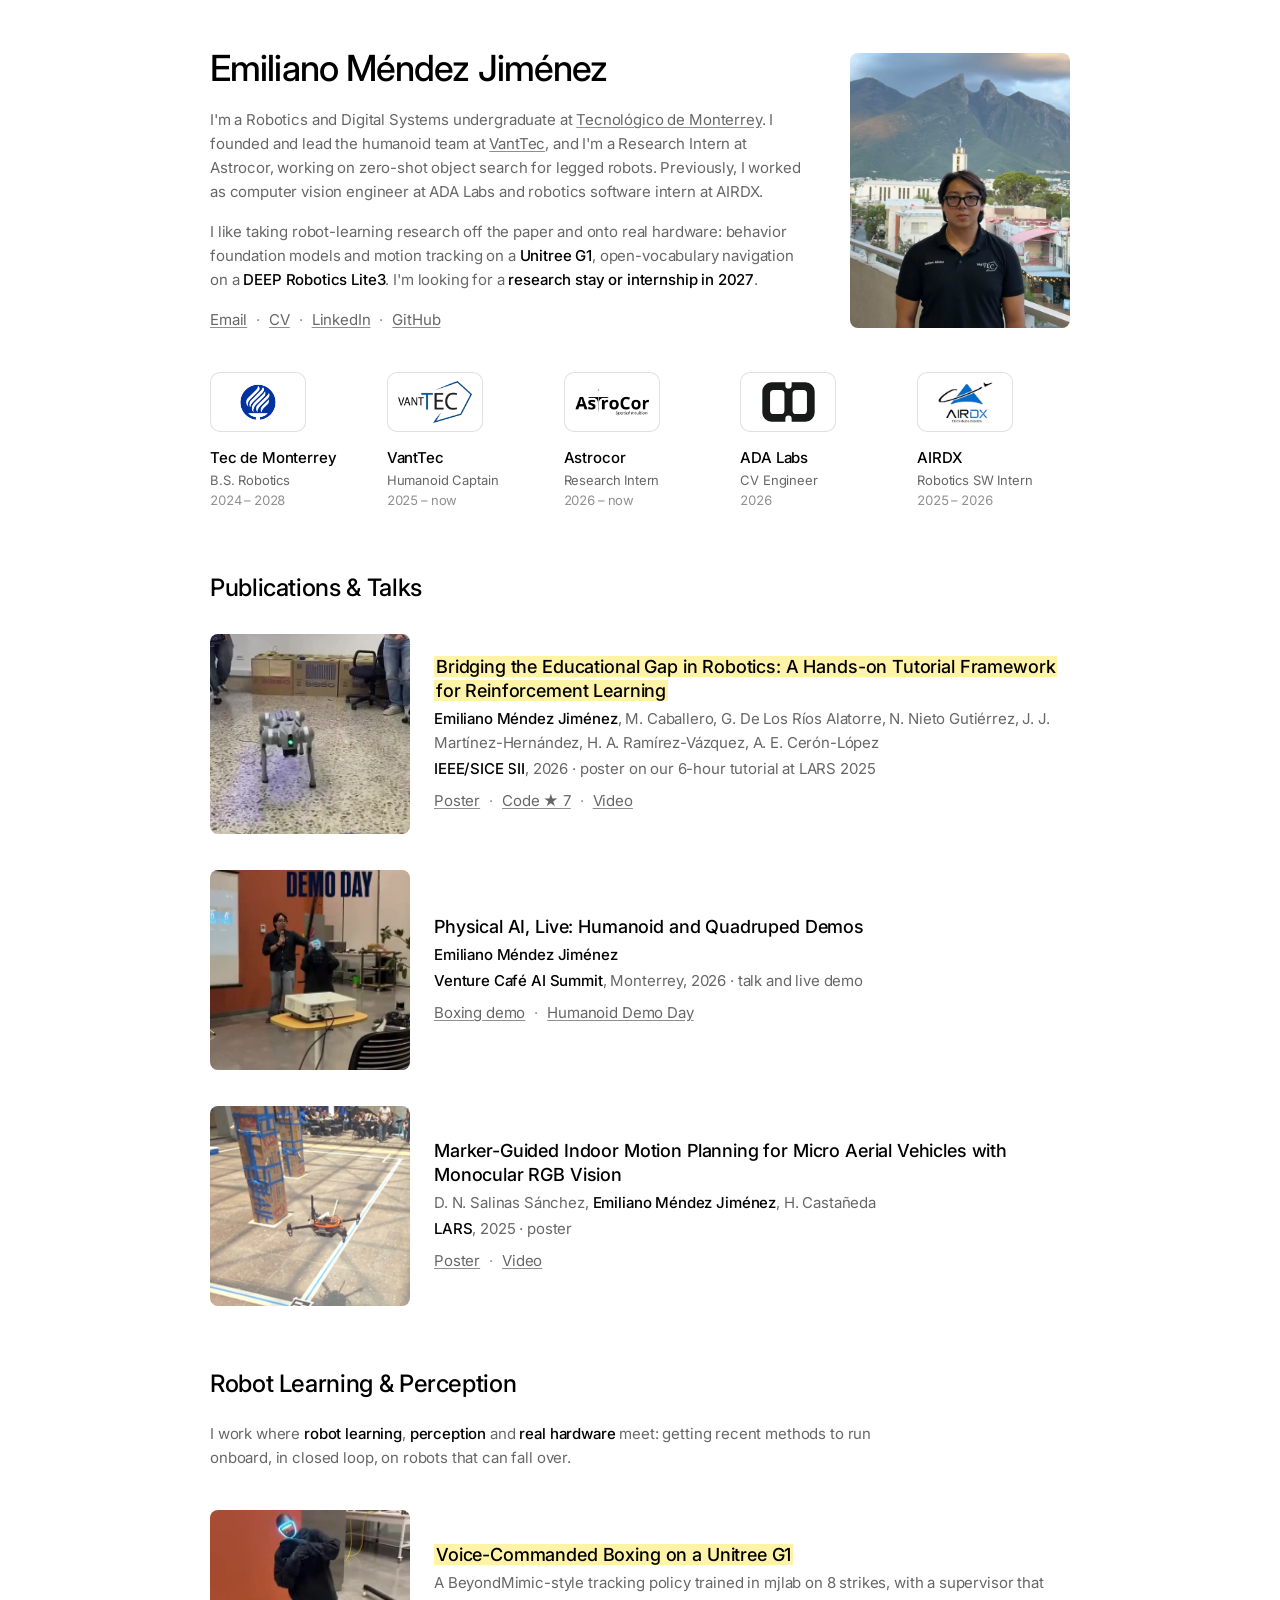
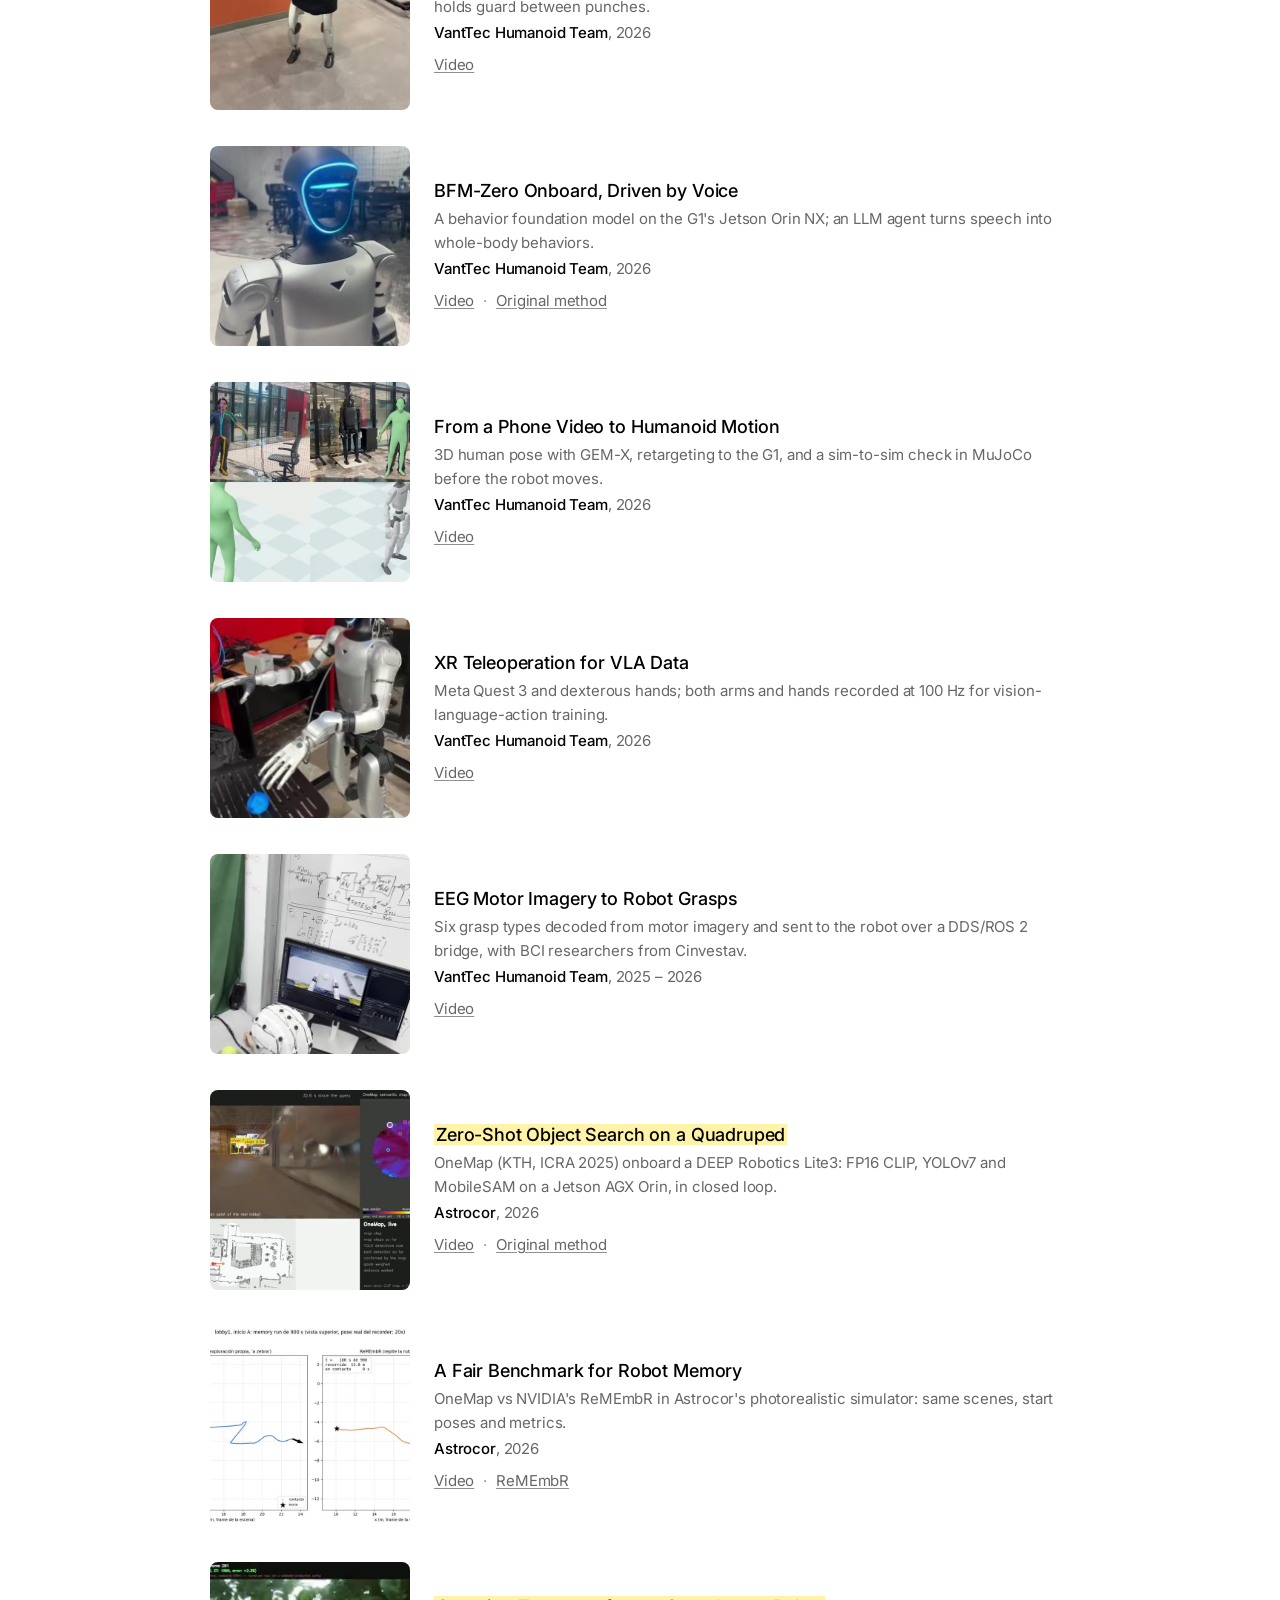
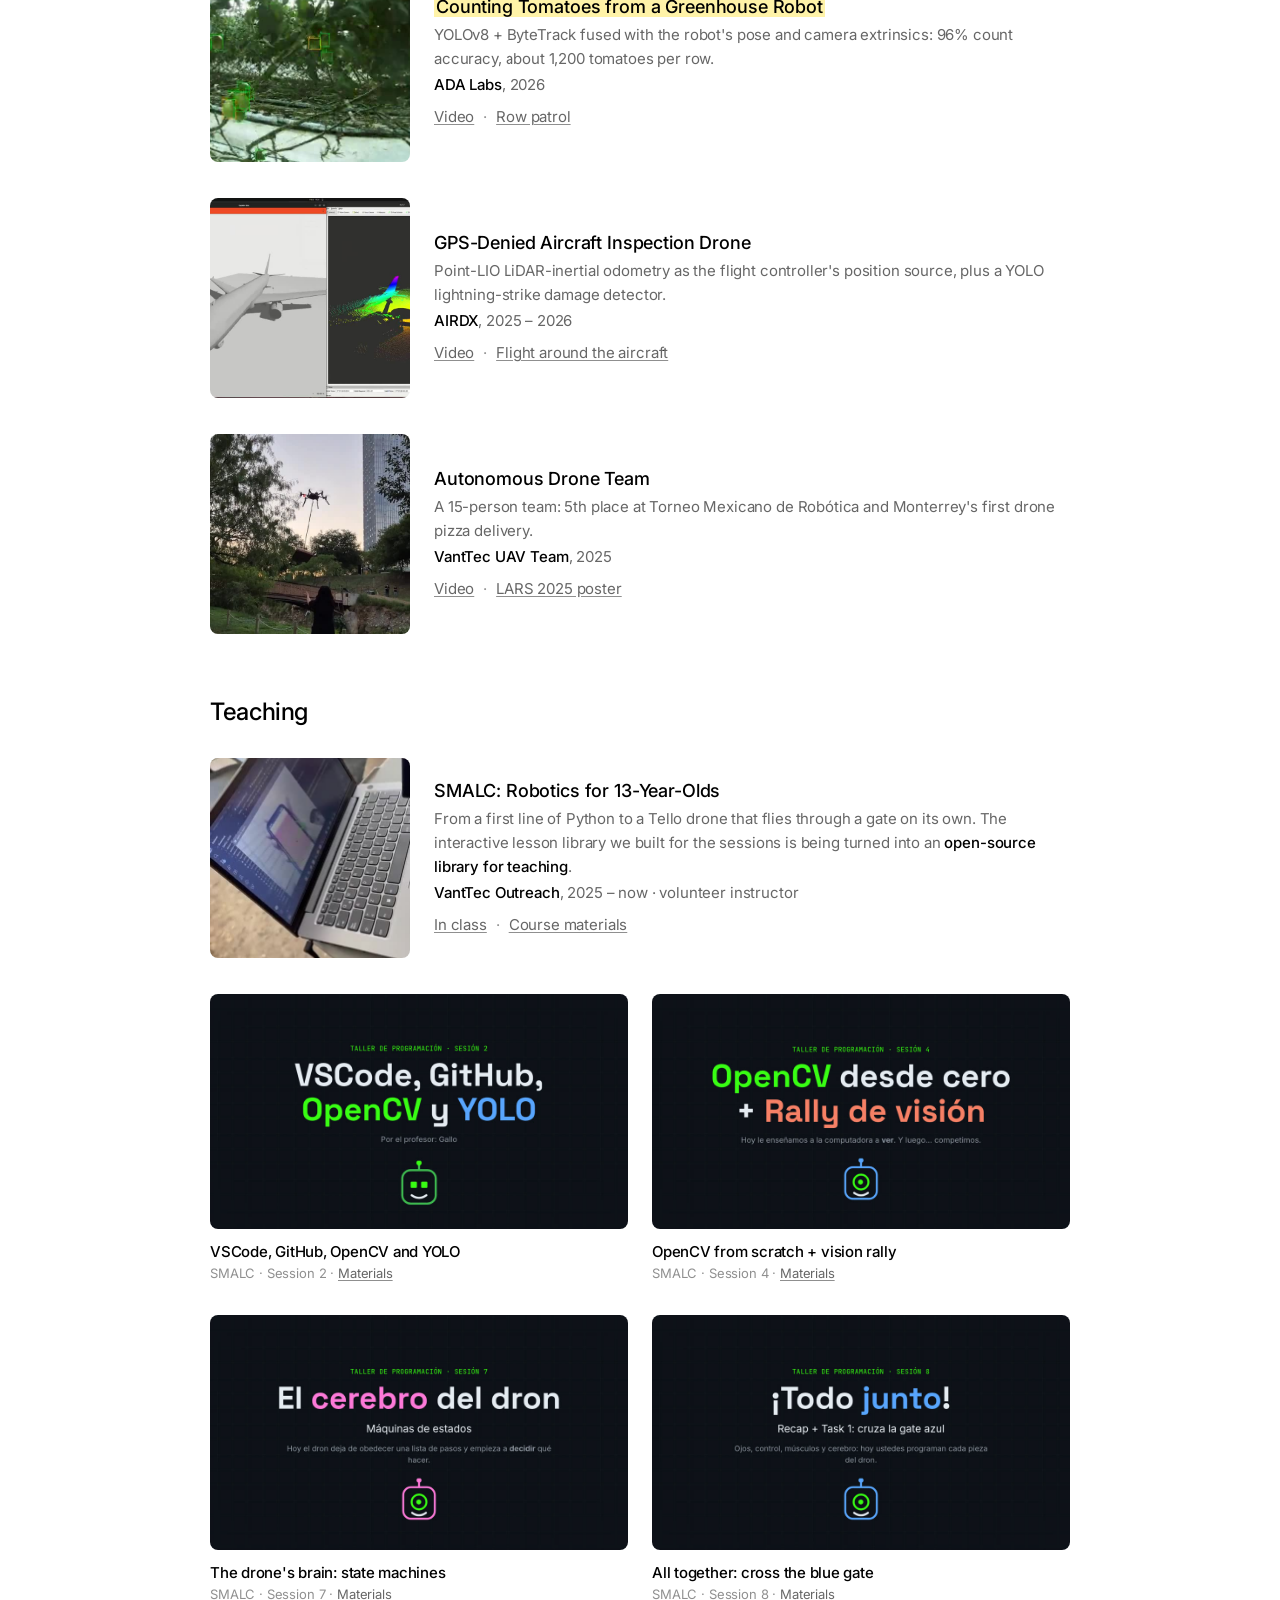
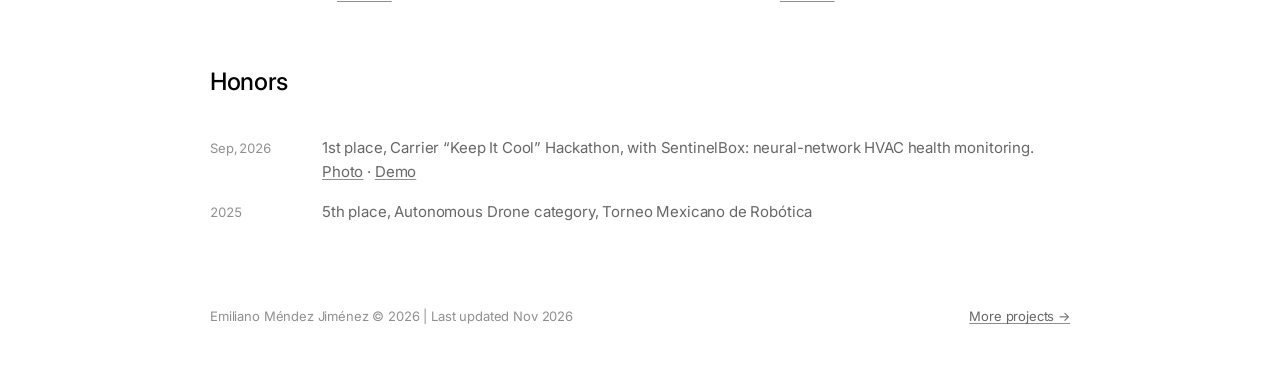
==== index.html @ b6c06ac7 "SMALC: class clip, session title slides, open-source library note; bio wording" ====
<!doctype html>
<html lang="en">
<head>
<meta charset="utf-8">
<meta name="viewport" content="width=device-width, initial-scale=1">
<title>Emiliano Méndez Jiménez</title>
<meta name="description" content="Robotics student at Tec de Monterrey putting robot-learning research on real humanoids and quadrupeds.">
<link rel="preconnect" href="https://fonts.googleapis.com">
<link rel="preconnect" href="https://fonts.gstatic.com" crossorigin>
<link href="https://fonts.googleapis.com/css2?family=Inter:wght@400;500;600&display=swap" rel="stylesheet">
<link rel="stylesheet" href="style.css">
<link rel="icon" href="data:image/svg+xml,<svg xmlns='http://www.w3.org/2000/svg' viewBox='0 0 32 32'><rect width='32' height='32' rx='7' fill='black'/><text x='16' y='21.5' font-family='sans-serif' font-size='14' font-weight='600' fill='white' text-anchor='middle'>EM</text></svg>">
</head>
<body>
<main>

  <div class="profile">
    <div>
      <h1>Emiliano Méndez Jiménez</h1>
      <p>I'm a Robotics and Digital Systems undergraduate at <a href="https://tec.mx">Tecnológico de Monterrey</a>. I founded and lead the humanoid team at <a href="https://www.vanttec.com">VantTec</a>, and I'm a Research Intern at Astrocor, working on zero-shot object search for legged robots. Previously, I worked as computer vision engineer at ADA Labs and robotics software intern at AIRDX.</p>
      <p>I like taking robot-learning research off the paper and onto real hardware: behavior foundation models and motion tracking on a <strong>Unitree G1</strong>, open-vocabulary navigation on a <strong>DEEP Robotics Lite3</strong>. I'm looking for a <strong>research stay or internship in 2027</strong>.</p>
      <p class="contact">
        <a href="mailto:emeji2016@outlook.com">Email</a><a href="EmilianoMendez-CV.pdf">CV</a><a href="https://linkedin.com/in/emilianomendezjimenez">LinkedIn</a><a href="https://github.com/EMendezJ">GitHub</a>
      </p>
    </div>
    <div class="photo"><img src="media/profile.jpg" width="600" height="750" alt="Emiliano Méndez Jiménez in a VantTec polo, with the Cerro de la Silla behind"></div>
  </div>

  <div class="orgs">
    <div class="org"><div class="logo"><img src="media/logo_tec.png" alt="Tecnológico de Monterrey"></div><span class="name">Tec de Monterrey</span><span class="role">B.S. Robotics</span><span class="time">2024 – 2028</span></div>
    <div class="org"><div class="logo"><img src="media/logo_vanttec.png" alt="VantTec"></div><span class="name">VantTec</span><span class="role">Humanoid Captain</span><span class="time">2025 – now</span></div>
    <div class="org"><div class="logo"><img src="media/logo_astrocor.png" alt="Astrocor"></div><span class="name">Astrocor</span><span class="role">Research Intern</span><span class="time">2026 – now</span></div>
    <div class="org"><div class="logo"><img src="media/logo_adalabs.svg" alt="ADA Labs"></div><span class="name">ADA Labs</span><span class="role">CV Engineer</span><span class="time">2026</span></div>
    <div class="org"><div class="logo"><img src="media/logo_airdx.png" alt="AIRDX Technologies"></div><span class="name">AIRDX</span><span class="role">Robotics SW Intern</span><span class="time">2025 – 2026</span></div>
  </div>

  <section id="talks">
    <h2>Publications &amp; Talks</h2>

    <div class="entry">
      <div class="thumb"><video src="media/t_go2.mp4" poster="media/t_go2.jpg" muted loop playsinline preload="none"></video></div>
      <div>
        <div class="title"><mark>Bridging the Educational Gap in Robotics: A Hands-on Tutorial Framework for Reinforcement Learning</mark></div>
        <div class="byline"><strong>Emiliano Méndez Jiménez</strong>, M. Caballero, G. De Los Ríos Alatorre, N. Nieto Gutiérrez, J. J. Martínez-Hernández, H. A. Ramírez-Vázquez, A. E. Cerón-López</div>
        <div class="venue"><b>IEEE/SICE SII</b>, 2026 · poster on our 6-hour tutorial at LARS 2025</div>
        <div class="links"><a href="SII2026-poster.pdf">Poster</a><a href="https://github.com/EMendezJ/LARS-RL-TUTORIAL">Code ★ 7</a><a href="media/t_go2.mp4">Video</a></div>
      </div>
    </div>

    <div class="entry">
      <div class="thumb"><video src="media/h_demoday.mp4" poster="media/h_demoday.jpg" muted loop playsinline preload="none"></video></div>
      <div>
        <div class="title">Physical AI, Live: Humanoid and Quadruped Demos</div>
        <div class="byline"><strong>Emiliano Méndez Jiménez</strong></div>
        <div class="venue"><b>Venture Café AI Summit</b>, Monterrey, 2026 · talk and live demo</div>
        <div class="links"><a href="media/h_boxing.mp4">Boxing demo</a><a href="media/h_demoday.mp4">Humanoid Demo Day</a></div>
      </div>
    </div>

    <div class="entry">
      <div class="thumb"><img src="media/lars_poster.jpg" width="480" height="480" alt="Our drone flying the marker course at Torneo Mexicano de Robótica" loading="lazy"></div>
      <div>
        <div class="title">Marker-Guided Indoor Motion Planning for Micro Aerial Vehicles with Monocular RGB Vision</div>
        <div class="byline">D. N. Salinas Sánchez, <strong>Emiliano Méndez Jiménez</strong>, H. Castañeda</div>
        <div class="venue"><b>LARS</b>, 2025 · poster</div>
        <div class="links"><a href="LARS2025-poster.pdf">Poster</a><a href="media/u_delivery.mp4">Video</a></div>
      </div>
    </div>
  </section>

  <section id="work">
    <h2>Robot Learning &amp; Perception</h2>
    <p class="lead">I work where <strong>robot learning</strong>, <strong>perception</strong> and <strong>real hardware</strong> meet: getting recent methods to run onboard, in closed loop, on robots that can fall over.</p>

    <div class="entry" id="humanoid">
      <div class="thumb"><video src="media/h_boxing.mp4" poster="media/h_boxing.jpg" muted loop playsinline preload="none"></video></div>
      <div>
        <div class="title"><mark>Voice-Commanded Boxing on a Unitree G1</mark></div>
        <div class="byline">A BeyondMimic-style tracking policy trained in mjlab on 8 strikes, with a supervisor that holds guard between punches.</div>
        <div class="venue"><b>VantTec Humanoid Team</b>, 2026</div>
        <div class="links"><a href="media/h_boxing.mp4">Video</a></div>
      </div>
    </div>

    <div class="entry">
      <div class="thumb"><video src="media/h_voice.mp4" poster="media/h_voice.jpg" muted loop playsinline preload="none"></video></div>
      <div>
        <div class="title">BFM-Zero Onboard, Driven by Voice</div>
        <div class="byline">A behavior foundation model on the G1's Jetson Orin NX; an LLM agent turns speech into whole-body behaviors.</div>
        <div class="venue"><b>VantTec Humanoid Team</b>, 2026</div>
        <div class="links"><a href="media/h_voice.mp4">Video</a><a href="https://github.com/LeCAR-Lab/BFM-Zero">Original method</a></div>
      </div>
    </div>

    <div class="entry">
      <div class="thumb"><video src="media/h_retarget.mp4" poster="media/h_retarget.jpg" muted loop playsinline preload="none"></video></div>
      <div>
        <div class="title">From a Phone Video to Humanoid Motion</div>
        <div class="byline">3D human pose with GEM-X, retargeting to the G1, and a sim-to-sim check in MuJoCo before the robot moves.</div>
        <div class="venue"><b>VantTec Humanoid Team</b>, 2026</div>
        <div class="links"><a href="media/h_retarget.mp4">Video</a></div>
      </div>
    </div>

    <div class="entry">
      <div class="thumb"><video src="media/h_teleop.mp4" poster="media/h_teleop.jpg" muted loop playsinline preload="none"></video></div>
      <div>
        <div class="title">XR Teleoperation for VLA Data</div>
        <div class="byline">Meta Quest 3 and dexterous hands; both arms and hands recorded at 100 Hz for vision-language-action training.</div>
        <div class="venue"><b>VantTec Humanoid Team</b>, 2026</div>
        <div class="links"><a href="media/h_teleop.mp4">Video</a></div>
      </div>
    </div>

    <div class="entry">
      <div class="thumb"><video src="media/h_bci.mp4" poster="media/h_bci.jpg" muted loop playsinline preload="none"></video></div>
      <div>
        <div class="title">EEG Motor Imagery to Robot Grasps</div>
        <div class="byline">Six grasp types decoded from motor imagery and sent to the robot over a DDS/ROS 2 bridge, with BCI researchers from Cinvestav.</div>
        <div class="venue"><b>VantTec Humanoid Team</b>, 2025 – 2026</div>
        <div class="links"><a href="media/h_bci.mp4">Video</a></div>
      </div>
    </div>

    <div class="entry" id="astrocor">
      <div class="thumb"><video src="media/a_onemap.mp4" poster="media/a_onemap.jpg" muted loop playsinline preload="none"></video></div>
      <div>
        <div class="title"><mark>Zero-Shot Object Search on a Quadruped</mark></div>
        <div class="byline">OneMap (KTH, ICRA 2025) onboard a DEEP Robotics Lite3: FP16 CLIP, YOLOv7 and MobileSAM on a Jetson AGX Orin, in closed loop.</div>
        <div class="venue"><b>Astrocor</b>, 2026</div>
        <div class="links"><a href="media/a_onemap.mp4">Video</a><a href="https://github.com/KTH-RPL/OneMap">Original method</a></div>
      </div>
    </div>

    <div class="entry">
      <div class="thumb"><video src="media/a_bench.mp4" poster="media/a_bench.jpg" muted loop playsinline preload="none"></video></div>
      <div>
        <div class="title">A Fair Benchmark for Robot Memory</div>
        <div class="byline">OneMap vs NVIDIA's ReMEmbR in Astrocor's photorealistic simulator: same scenes, start poses and metrics.</div>
        <div class="venue"><b>Astrocor</b>, 2026</div>
        <div class="links"><a href="media/a_bench.mp4">Video</a><a href="https://github.com/NVIDIA-AI-IOT/remembr">ReMEmbR</a></div>
      </div>
    </div>

    <div class="entry" id="adalabs">
      <div class="thumb"><video src="media/d_reel.mp4" poster="media/d_reel.jpg" muted loop playsinline preload="none"></video></div>
      <div>
        <div class="title"><mark>Counting Tomatoes from a Greenhouse Robot</mark></div>
        <div class="byline">YOLOv8 + ByteTrack fused with the robot's pose and camera extrinsics: 96% count accuracy, about 1,200 tomatoes per row.</div>
        <div class="venue"><b>ADA Labs</b>, 2026</div>
        <div class="links"><a href="media/d_reel.mp4">Video</a><a href="media/d_row.mp4">Row patrol</a></div>
      </div>
    </div>

    <div class="entry" id="airdx">
      <div class="thumb"><video src="media/x_lidar.mp4" poster="media/x_lidar.jpg" muted loop playsinline preload="none"></video></div>
      <div>
        <div class="title">GPS-Denied Aircraft Inspection Drone</div>
        <div class="byline">Point-LIO LiDAR-inertial odometry as the flight controller's position source, plus a YOLO lightning-strike damage detector.</div>
        <div class="venue"><b>AIRDX</b>, 2025 – 2026</div>
        <div class="links"><a href="media/x_lidar.mp4">Video</a><a href="media/x_flight.mp4">Flight around the aircraft</a></div>
      </div>
    </div>

    <div class="entry" id="uav">
      <div class="thumb"><video src="media/u_delivery.mp4" poster="media/u_delivery.jpg" muted loop playsinline preload="none"></video></div>
      <div>
        <div class="title">Autonomous Drone Team</div>
        <div class="byline">A 15-person team: 5th place at Torneo Mexicano de Robótica and Monterrey's first drone pizza delivery.</div>
        <div class="venue"><b>VantTec UAV Team</b>, 2025</div>
        <div class="links"><a href="media/u_delivery.mp4">Video</a><a href="LARS2025-poster.pdf">LARS 2025 poster</a></div>
      </div>
    </div>
  </section>

  <section id="smalc">
    <h2>Teaching</h2>

    <div class="entry">
      <div class="thumb"><video src="media/smalc_class.mp4" poster="media/smalc_class.jpg" muted loop playsinline preload="none"></video></div>
      <div>
        <div class="title">SMALC: Robotics for 13-Year-Olds</div>
        <div class="byline">From a first line of Python to a Tello drone that flies through a gate on its own. The interactive lesson library we built for the sessions is being turned into an <strong>open-source library for teaching</strong>.</div>
        <div class="venue"><b>VantTec Outreach</b>, 2025 – now · volunteer instructor</div>
        <div class="links"><a href="media/smalc_class.mp4">In class</a><a href="https://github.com/DiegoGalloM/SMALC-AD26">Course materials</a></div>
      </div>
    </div>

    <div class="grid two">
      <div class="card">
        <div class="media"><img src="media/smalc_title_s2.jpg" width="960" height="540" alt="Title slide: VSCode, GitHub, OpenCV and YOLO" loading="lazy"></div>
        <h3>VSCode, GitHub, OpenCV and YOLO</h3>
        <div class="where">SMALC · Session 2 · <a href="https://github.com/DiegoGalloM/SMALC-AD26/tree/master/sesion-02-vscode-git-opencv-yolo">Materials</a></div>
      </div>
      <div class="card">
        <div class="media"><img src="media/smalc_title_s4.jpg" width="960" height="540" alt="Title slide: OpenCV from scratch + vision rally" loading="lazy"></div>
        <h3>OpenCV from scratch + vision rally</h3>
        <div class="where">SMALC · Session 4 · <a href="https://github.com/DiegoGalloM/SMALC-AD26/tree/master/sesion-04-opencv-rally">Materials</a></div>
      </div>
      <div class="card">
        <div class="media"><img src="media/smalc_title_s7.jpg" width="960" height="540" alt="Title slide: The drone's brain: state machines" loading="lazy"></div>
        <h3>The drone's brain: state machines</h3>
        <div class="where">SMALC · Session 7 · <a href="https://github.com/DiegoGalloM/SMALC-AD26/tree/master/sesion-07-maquinas-de-estados">Materials</a></div>
      </div>
      <div class="card">
        <div class="media"><img src="media/smalc_title_s8.jpg" width="960" height="540" alt="Title slide: All together: cross the blue gate" loading="lazy"></div>
        <h3>All together: cross the blue gate</h3>
        <div class="where">SMALC · Session 8 · <a href="https://github.com/DiegoGalloM/SMALC-AD26/tree/master/sesion-08-integracion">Materials</a></div>
      </div>
    </div>
  </section>

  <section id="honors">
    <h2>Honors</h2>
    <table class="dated">
      <tr><th>Sep, 2026</th><td>1st place, Carrier “Keep It Cool” Hackathon, with SentinelBox: neural-network HVAC health monitoring. <a href="media/s_award.jpg">Photo</a> · <a href="media/s_sentinel.mp4">Demo</a></td></tr>
      <tr><th>2025</th><td>5th place, Autonomous Drone category, Torneo Mexicano de Robótica</td></tr>
    </table>
  </section>

  <footer>
    <span>Emiliano Méndez Jiménez © 2026 | Last updated Nov 2026</span>
    <a href="more.html">More projects →</a>
  </footer>
</main>

<script>
  // clips play only while on screen
  const io = new IntersectionObserver(entries => {
    for (const e of entries) e.isIntersecting ? e.target.play().catch(() => {}) : e.target.pause();
  }, { threshold: 0.25 });
  document.querySelectorAll('video').forEach(v => io.observe(v));
</script>
</body>
</html>
---- style.css ----
/* Academic-homepage layout: one 900px column, quiet type, media on the left of each entry. */
:root {
  color-scheme: light;
  --bg: #ffffff;
  --bg-2: #f5f5f5;
  --ink: #000000;
  --ink-2: rgba(0, 0, 0, 0.6);
  --ink-3: rgba(0, 0, 0, 0.44);
  --rule: rgba(0, 0, 0, 0.12);
  --mark: #fff3a8;
  --sans: "Inter", -apple-system, BlinkMacSystemFont, "Segoe UI", sans-serif;
}
@media (prefers-color-scheme: dark) {
  :root:not([data-theme="light"]) {
    color-scheme: dark;
    --bg: #000000; --bg-2: #1f1f1f; --ink: #ffffff;
    --ink-2: rgba(255, 255, 255, 0.6); --ink-3: rgba(255, 255, 255, 0.44);
    --rule: rgba(255, 255, 255, 0.2); --mark: #5c4a00;
  }
}
:root[data-theme="dark"] {
  color-scheme: dark;
  --bg: #000000; --bg-2: #1f1f1f; --ink: #ffffff;
  --ink-2: rgba(255, 255, 255, 0.6); --ink-3: rgba(255, 255, 255, 0.44);
  --rule: rgba(255, 255, 255, 0.2); --mark: #5c4a00;
}

* { box-sizing: border-box; }
html { scroll-behavior: smooth; }
body {
  margin: 0; background: var(--bg); color: var(--ink-2);
  font: 400 15px/24px var(--sans); letter-spacing: -0.01em;
  -webkit-font-smoothing: antialiased;
}
::selection { background: var(--ink); color: var(--bg); }
main { max-width: 900px; margin: 0 auto; padding: 48px 20px 64px; }
section { margin-top: 64px; scroll-margin-top: 24px; }
h1, h2, h3 { color: var(--ink); font-weight: 500; letter-spacing: -0.015em; margin: 0; }
h2 { font-size: 24px; line-height: 28px; margin-bottom: 32px; }
strong, b { color: var(--ink); font-weight: 500; }
a { color: var(--ink-2); text-decoration: underline; text-decoration-color: var(--ink-3); text-underline-offset: 2px; transition: color .15s, text-decoration-color .15s; }
a:hover { color: var(--ink); text-decoration-color: var(--ink); }
a:focus-visible { outline: 2px solid var(--ink); outline-offset: 2px; border-radius: 2px; }
p { margin: 0 0 16px; }

/* profile */
.profile { display: grid; grid-template-columns: 1fr 220px; gap: 40px; align-items: center; }
.profile h1 { font-size: 36px; line-height: 40px; letter-spacing: -0.025em; margin-bottom: 20px; }
.profile img { width: 100%; height: auto; aspect-ratio: 4 / 5; object-position: center 30%; object-fit: cover; border-radius: 8px; display: block; }
.contact { margin: 4px 0 0; }
.contact a + a::before { content: "·"; display: inline-block; margin: 0 9px; color: var(--ink-3); text-decoration: none; }

/* where I've been */
.orgs { display: grid; grid-template-columns: repeat(5, minmax(0, 1fr)); gap: 24px; margin-top: 40px; }
/* logos keep their brand colors on a white plate in both themes */
.org .logo { width: 96px; height: 60px; padding: 8px 10px; border-radius: 10px; background: #ffffff; border: 1px solid var(--rule); display: flex; align-items: center; justify-content: center; }
.org .logo img { max-width: 100%; max-height: 100%; object-fit: contain; }
.org .name { display: block; margin-top: 14px; color: var(--ink); font-weight: 500; }
.org .role, .org .time { display: block; font-size: 13px; line-height: 20px; }
.org .time { color: var(--ink-3); font-variant-numeric: tabular-nums; }

/* dated table: honors */
.dated { width: 100%; border-collapse: collapse; }
.dated th { width: 112px; padding: 8px 16px 8px 0; text-align: left; vertical-align: top; font-weight: 400; font-size: 13px; line-height: 24px; color: var(--ink-3); white-space: nowrap; font-variant-numeric: tabular-nums; }
.dated td { padding: 8px 0; vertical-align: top; }

/* entries: media left, text right */
.lead { margin: -8px 0 40px; max-width: 46em; }
.entry { display: grid; grid-template-columns: 200px 1fr; gap: 24px; align-items: center; margin-bottom: 36px; scroll-margin-top: 24px; }
.entry .thumb { width: 200px; height: 200px; border-radius: 8px; overflow: hidden; background: var(--bg-2); }
.entry .thumb video, .entry .thumb img { width: 100%; height: 100%; object-fit: cover; display: block; }
.title { color: var(--ink); font-size: 18px; line-height: 24px; font-weight: 500; }
.title mark { background: var(--mark); color: inherit; padding: 0 2px; box-decoration-break: clone; -webkit-box-decoration-break: clone; }
.byline { margin-top: 4px; }
.venue { margin-top: 2px; }
.venue b { font-weight: 500; }
.links { margin-top: 8px; }
.links a + a::before { content: "·"; display: inline-block; margin: 0 9px; color: var(--ink-3); }

/* grid of cards: teaching, more projects */
.grid { display: grid; grid-template-columns: repeat(4, minmax(0, 1fr)); gap: 20px; }
.card .media { aspect-ratio: 1 / 1; border-radius: 8px; overflow: hidden; background: var(--bg-2); display: grid; place-items: center; color: var(--ink); font-weight: 600; font-size: 22px; }
.card .media img, .card .media video { width: 100%; height: 100%; object-fit: cover; display: block; }
.card h3 { font-size: 15px; line-height: 22px; margin-top: 12px; }
.card .where { font-size: 13px; line-height: 20px; color: var(--ink-3); }
.card p { font-size: 13px; line-height: 20px; margin: 6px 0 0; }
.card .links { font-size: 13px; }
.grid.two { grid-template-columns: repeat(2, minmax(0, 1fr)); gap: 32px 24px; }
.grid.two .card .media { aspect-ratio: 16 / 9; }

footer { margin-top: 72px; font-size: 13px; color: var(--ink-3); display: flex; justify-content: space-between; flex-wrap: wrap; gap: 8px; }

@media (max-width: 760px) {
  .profile { grid-template-columns: 1fr; gap: 24px; }
  .profile .photo { order: -1; max-width: 220px; margin: 0 auto; }
  .orgs { grid-template-columns: repeat(2, minmax(0, 1fr)); }
  .grid { grid-template-columns: repeat(2, minmax(0, 1fr)); }
}
@media (max-width: 560px) {
  main { padding: 32px 16px 48px; }
  .entry { grid-template-columns: 1fr; gap: 12px; }
  .entry .thumb { width: 100%; height: auto; aspect-ratio: 16 / 10; }
  .dated th { width: 84px; }
}
@media (prefers-reduced-motion: reduce) { html { scroll-behavior: auto; } }
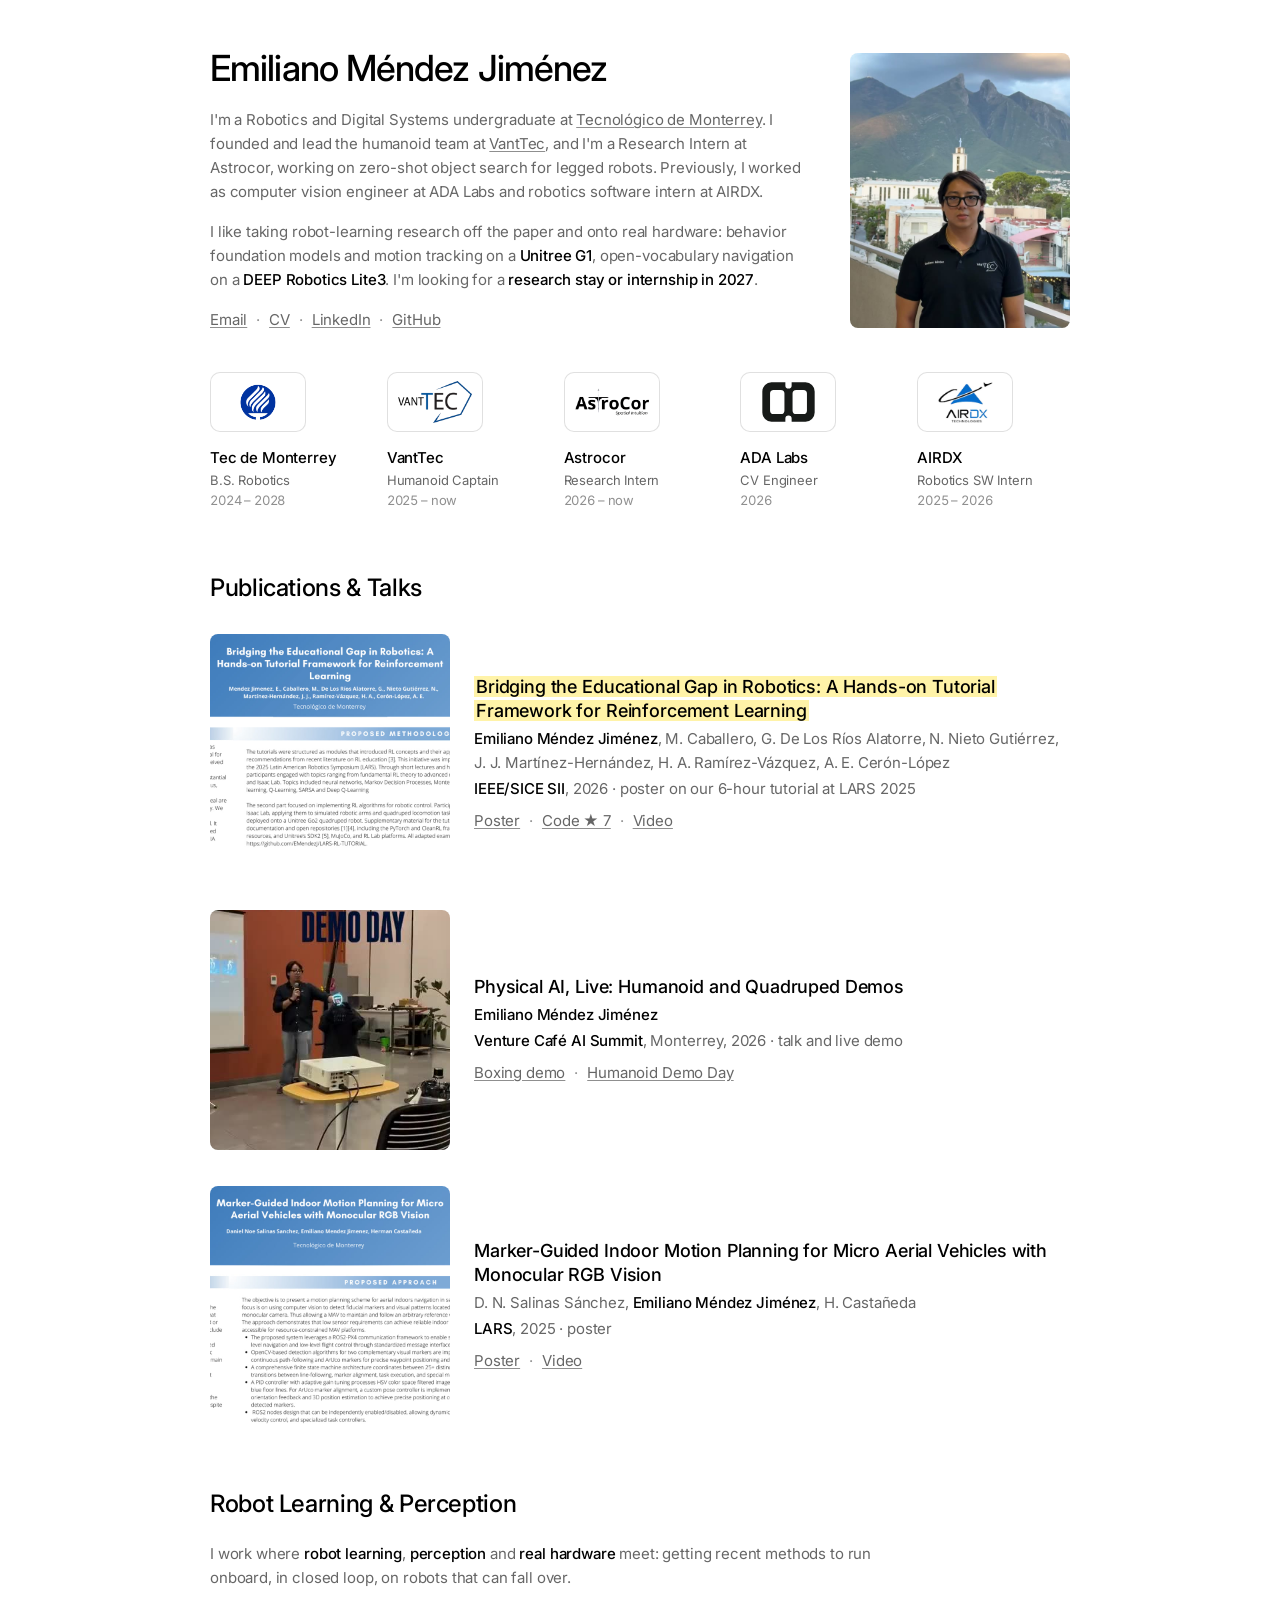
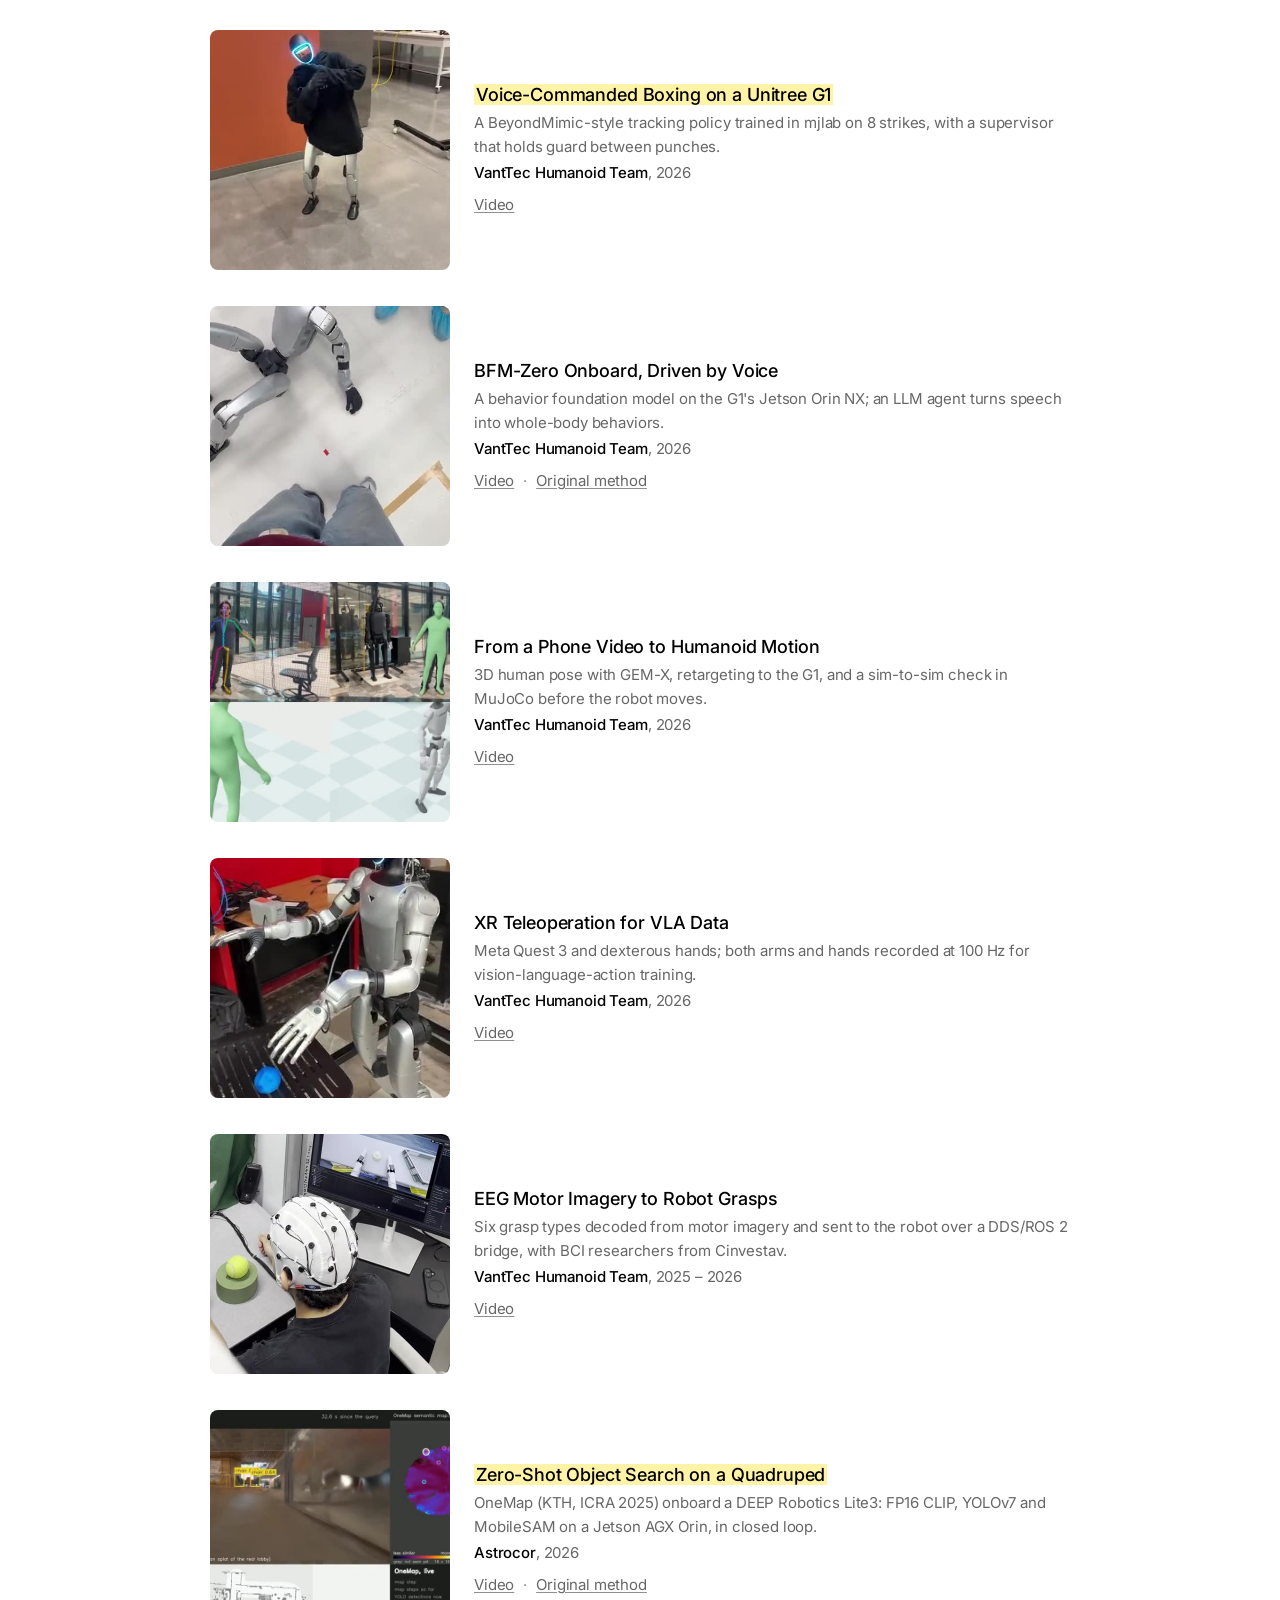
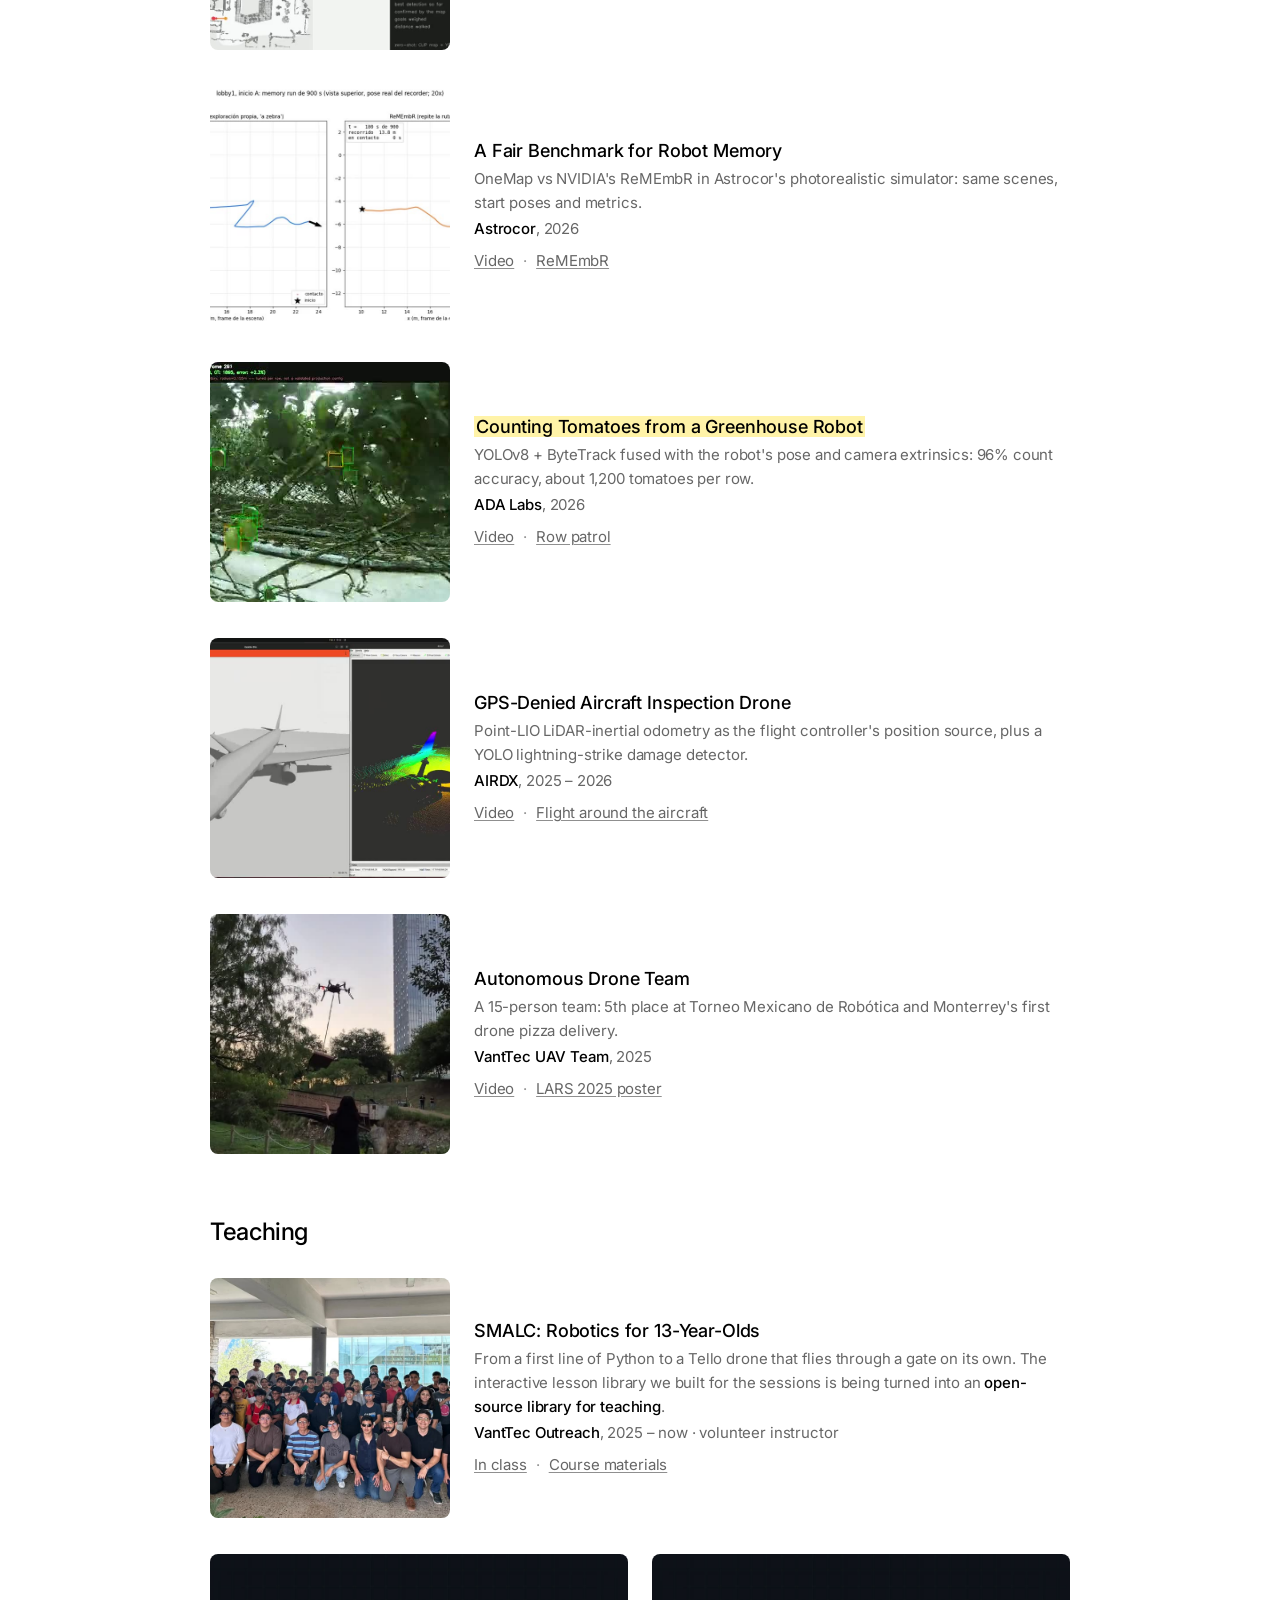
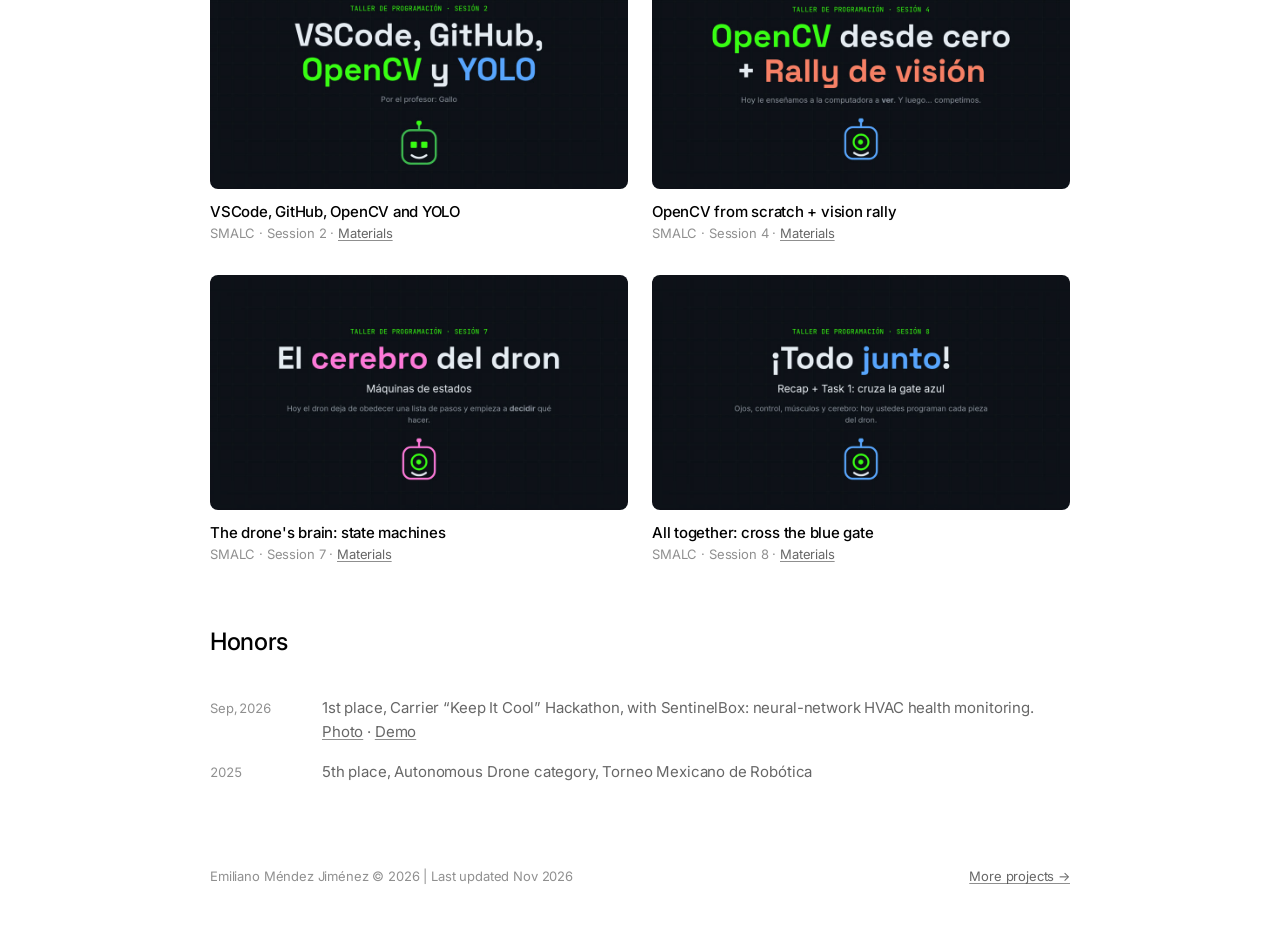
==== commit e6014c12: "Poster covers, BFM-Zero clip, SMALC group photo, person-centered EEG clip" ====
--- a/index.html
+++ b/index.html
@@ -38,7 +38,7 @@
     <h2>Publications &amp; Talks</h2>
 
     <div class="entry">
-      <div class="thumb"><video src="media/t_go2.mp4" poster="media/t_go2.jpg" muted loop playsinline preload="none"></video></div>
+      <div class="thumb"><img src="media/sii_cover.jpg" width="720" height="720" alt="Poster: Bridging the Educational Gap in Robotics" loading="lazy"></div>
       <div>
         <div class="title"><mark>Bridging the Educational Gap in Robotics: A Hands-on Tutorial Framework for Reinforcement Learning</mark></div>
         <div class="byline"><strong>Emiliano Méndez Jiménez</strong>, M. Caballero, G. De Los Ríos Alatorre, N. Nieto Gutiérrez, J. J. Martínez-Hernández, H. A. Ramírez-Vázquez, A. E. Cerón-López</div>
@@ -58,7 +58,7 @@
     </div>
 
     <div class="entry">
-      <div class="thumb"><img src="media/lars_poster.jpg" width="480" height="480" alt="Our drone flying the marker course at Torneo Mexicano de Robótica" loading="lazy"></div>
+      <div class="thumb"><img src="media/lars_cover.jpg" width="720" height="720" alt="Poster: Marker-Guided Indoor Motion Planning for Micro Aerial Vehicles" loading="lazy"></div>
       <div>
         <div class="title">Marker-Guided Indoor Motion Planning for Micro Aerial Vehicles with Monocular RGB Vision</div>
         <div class="byline">D. N. Salinas Sánchez, <strong>Emiliano Méndez Jiménez</strong>, H. Castañeda</div>
@@ -83,12 +83,12 @@
     </div>
 
     <div class="entry">
-      <div class="thumb"><video src="media/h_voice.mp4" poster="media/h_voice.jpg" muted loop playsinline preload="none"></video></div>
+      <div class="thumb"><video src="media/h_bfm.mp4" poster="media/h_bfm.jpg" muted loop playsinline preload="none"></video></div>
       <div>
         <div class="title">BFM-Zero Onboard, Driven by Voice</div>
         <div class="byline">A behavior foundation model on the G1's Jetson Orin NX; an LLM agent turns speech into whole-body behaviors.</div>
         <div class="venue"><b>VantTec Humanoid Team</b>, 2026</div>
-        <div class="links"><a href="media/h_voice.mp4">Video</a><a href="https://github.com/LeCAR-Lab/BFM-Zero">Original method</a></div>
+        <div class="links"><a href="media/h_bfm.mp4">Video</a><a href="https://github.com/LeCAR-Lab/BFM-Zero">Original method</a></div>
       </div>
     </div>
 
@@ -177,7 +177,7 @@
     <h2>Teaching</h2>
 
     <div class="entry">
-      <div class="thumb"><video src="media/smalc_class.mp4" poster="media/smalc_class.jpg" muted loop playsinline preload="none"></video></div>
+      <div class="thumb"><img src="media/smalc_group.jpg" width="600" height="600" alt="SMALC students and instructors, group photo" loading="lazy"></div>
       <div>
         <div class="title">SMALC: Robotics for 13-Year-Olds</div>
         <div class="byline">From a first line of Python to a Tello drone that flies through a gate on its own. The interactive lesson library we built for the sessions is being turned into an <strong>open-source library for teaching</strong>.</div>
--- a/style.css
+++ b/style.css
@@ -66,8 +66,8 @@
 
 /* entries: media left, text right */
 .lead { margin: -8px 0 40px; max-width: 46em; }
-.entry { display: grid; grid-template-columns: 200px 1fr; gap: 24px; align-items: center; margin-bottom: 36px; scroll-margin-top: 24px; }
-.entry .thumb { width: 200px; height: 200px; border-radius: 8px; overflow: hidden; background: var(--bg-2); }
+.entry { display: grid; grid-template-columns: 240px 1fr; gap: 24px; align-items: center; margin-bottom: 36px; scroll-margin-top: 24px; }
+.entry .thumb { width: 240px; height: 240px; border-radius: 8px; overflow: hidden; background: var(--bg-2); }
 .entry .thumb video, .entry .thumb img { width: 100%; height: 100%; object-fit: cover; display: block; }
 .title { color: var(--ink); font-size: 18px; line-height: 24px; font-weight: 500; }
 .title mark { background: var(--mark); color: inherit; padding: 0 2px; box-decoration-break: clone; -webkit-box-decoration-break: clone; }
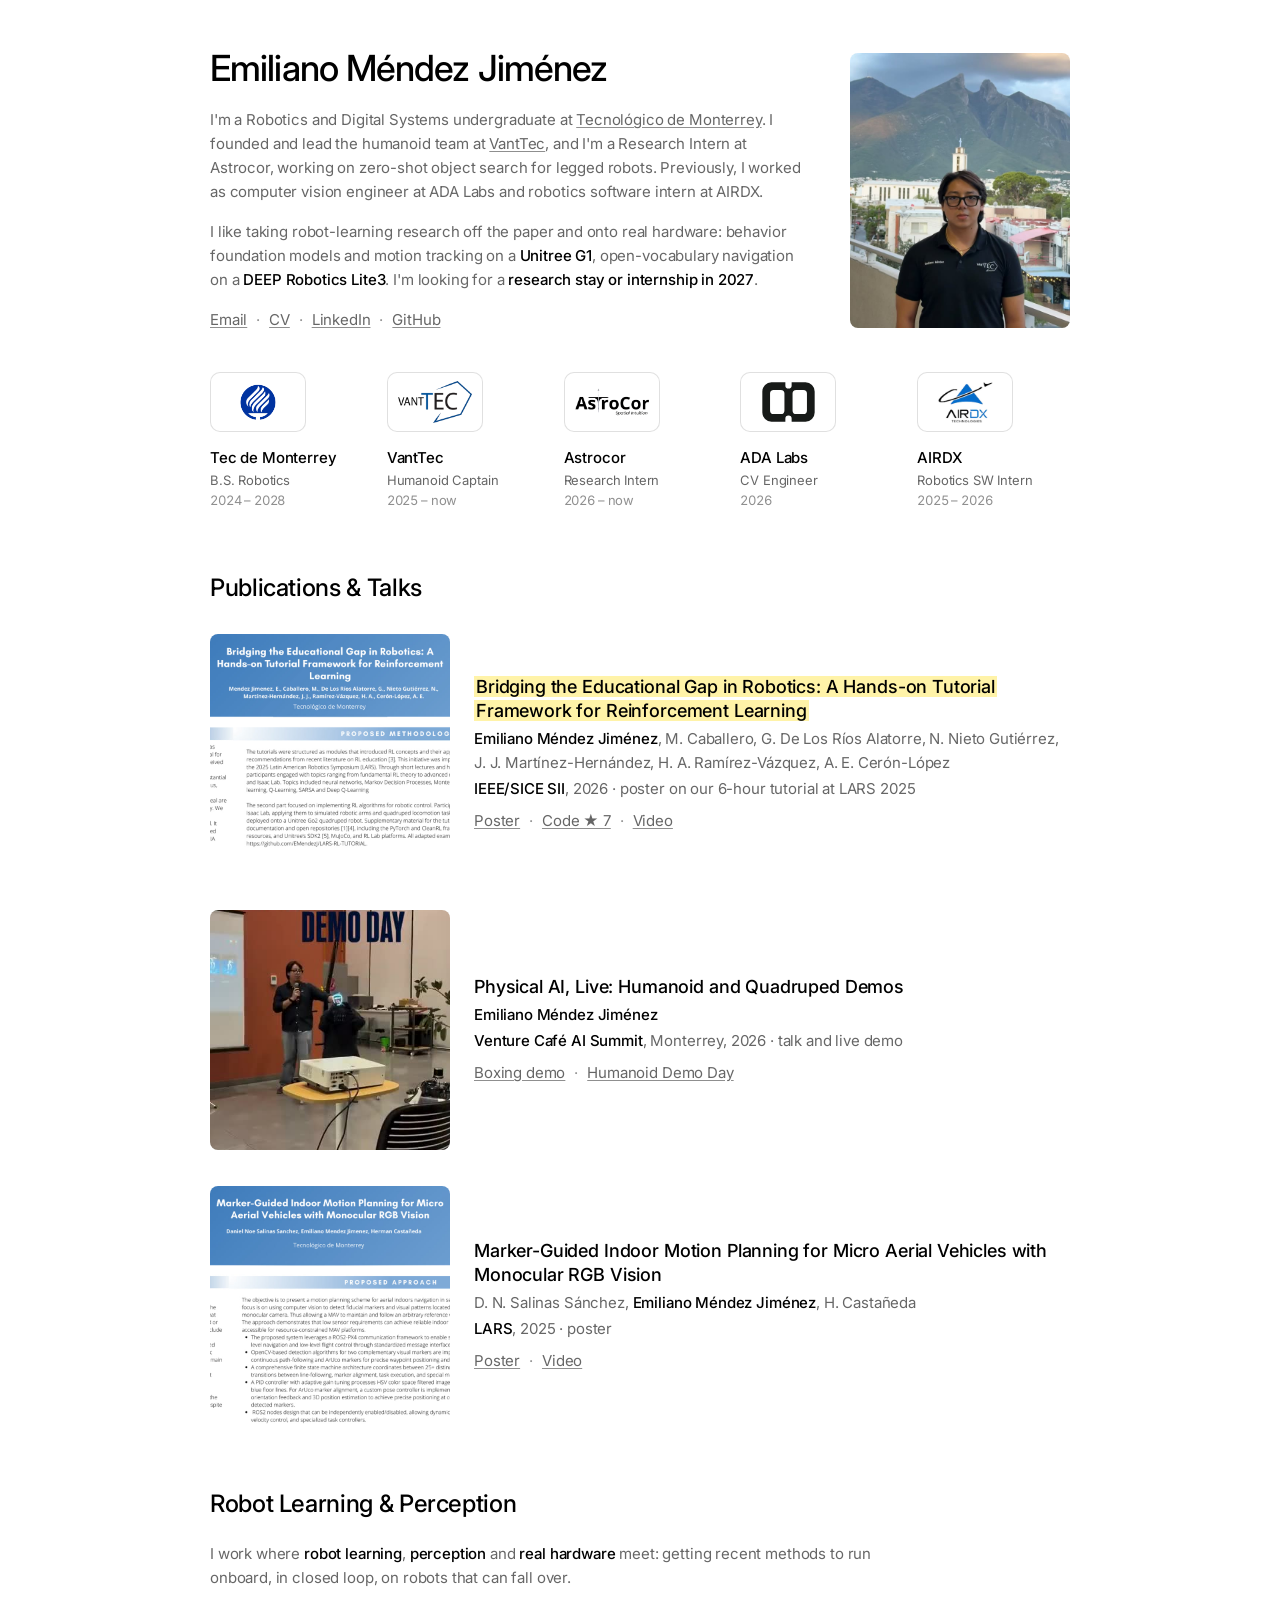
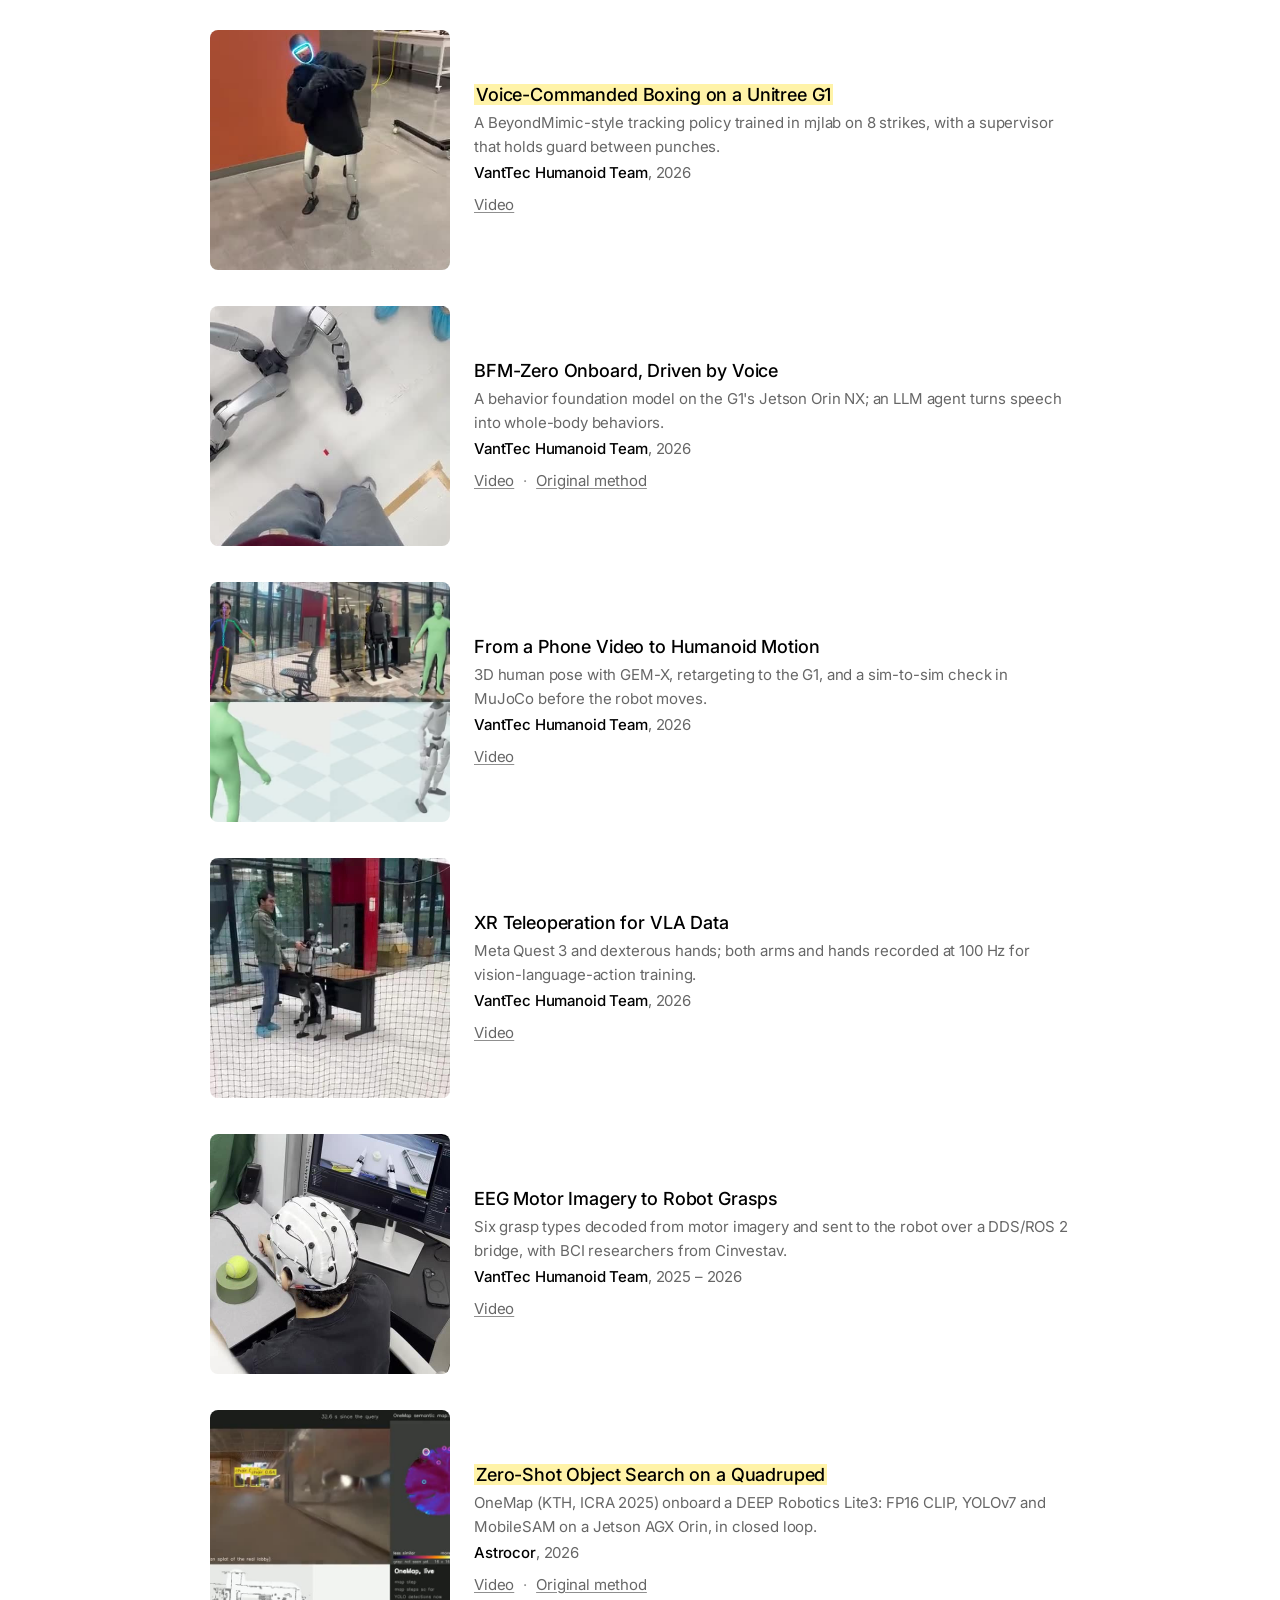
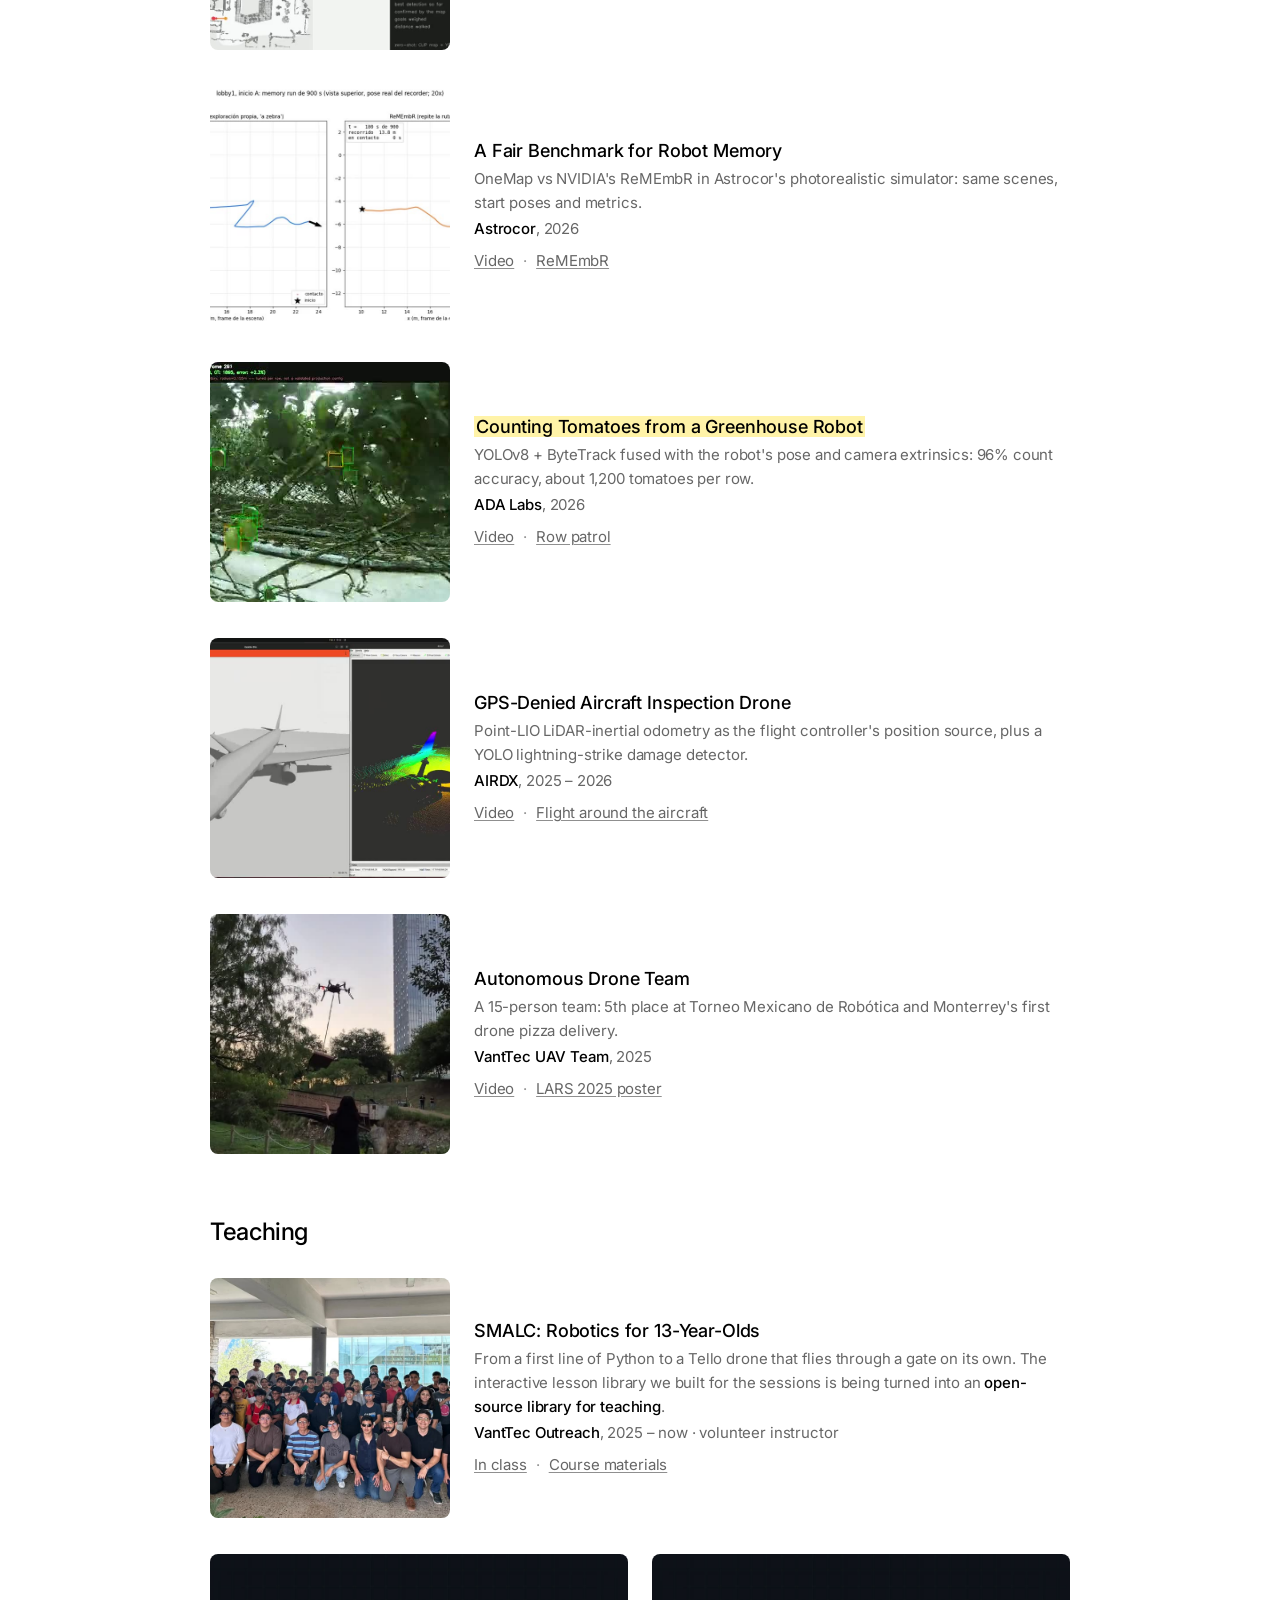
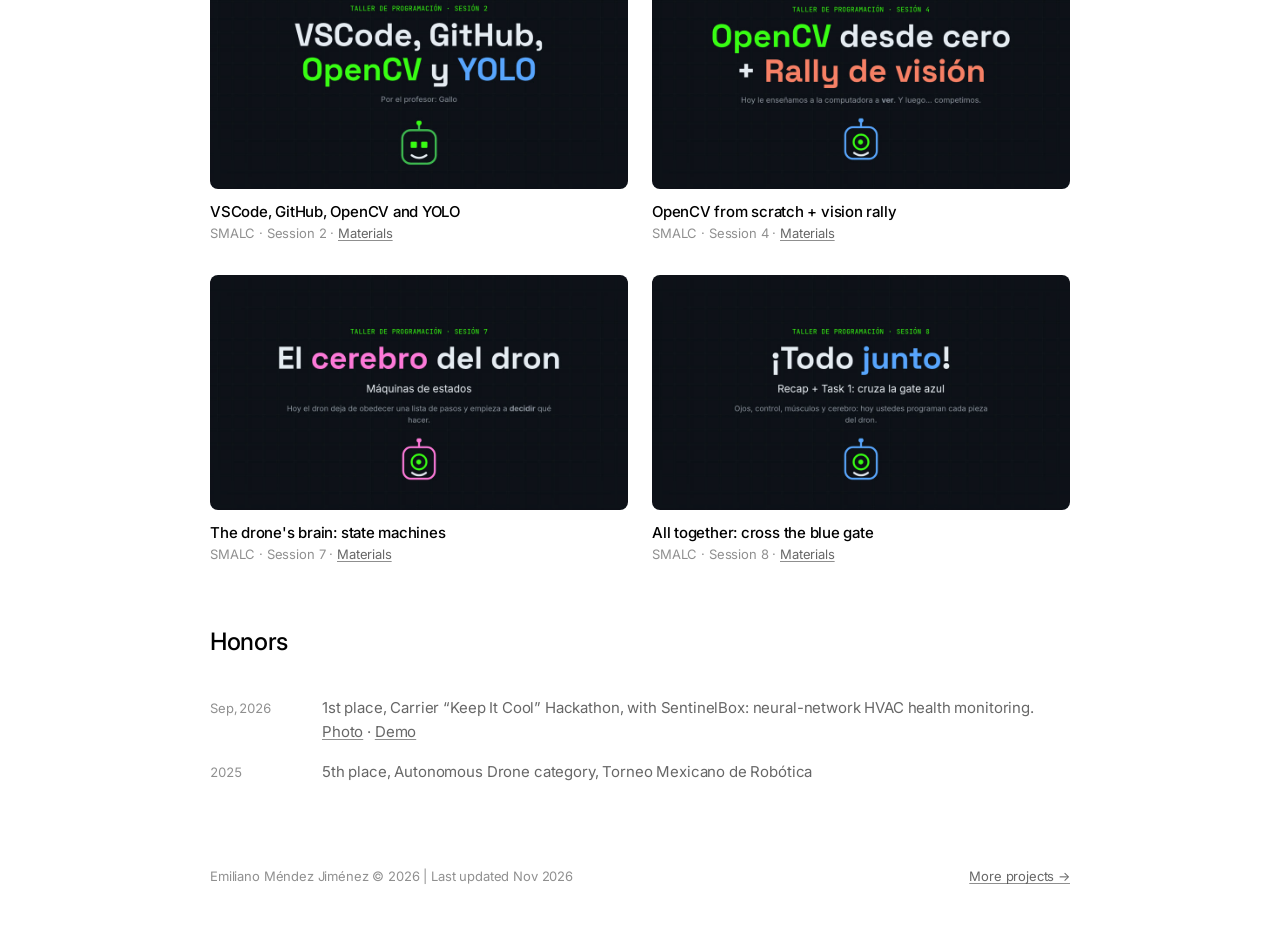
==== commit a7693499: "New teleop clip" ====
--- a/index.html
+++ b/index.html
@@ -103,12 +103,12 @@
     </div>
 
     <div class="entry">
-      <div class="thumb"><video src="media/h_teleop.mp4" poster="media/h_teleop.jpg" muted loop playsinline preload="none"></video></div>
+      <div class="thumb"><video src="media/h_teleop2.mp4" poster="media/h_teleop2.jpg" muted loop playsinline preload="none"></video></div>
       <div>
         <div class="title">XR Teleoperation for VLA Data</div>
         <div class="byline">Meta Quest 3 and dexterous hands; both arms and hands recorded at 100 Hz for vision-language-action training.</div>
         <div class="venue"><b>VantTec Humanoid Team</b>, 2026</div>
-        <div class="links"><a href="media/h_teleop.mp4">Video</a></div>
+        <div class="links"><a href="media/h_teleop2.mp4">Video</a></div>
       </div>
     </div>
 
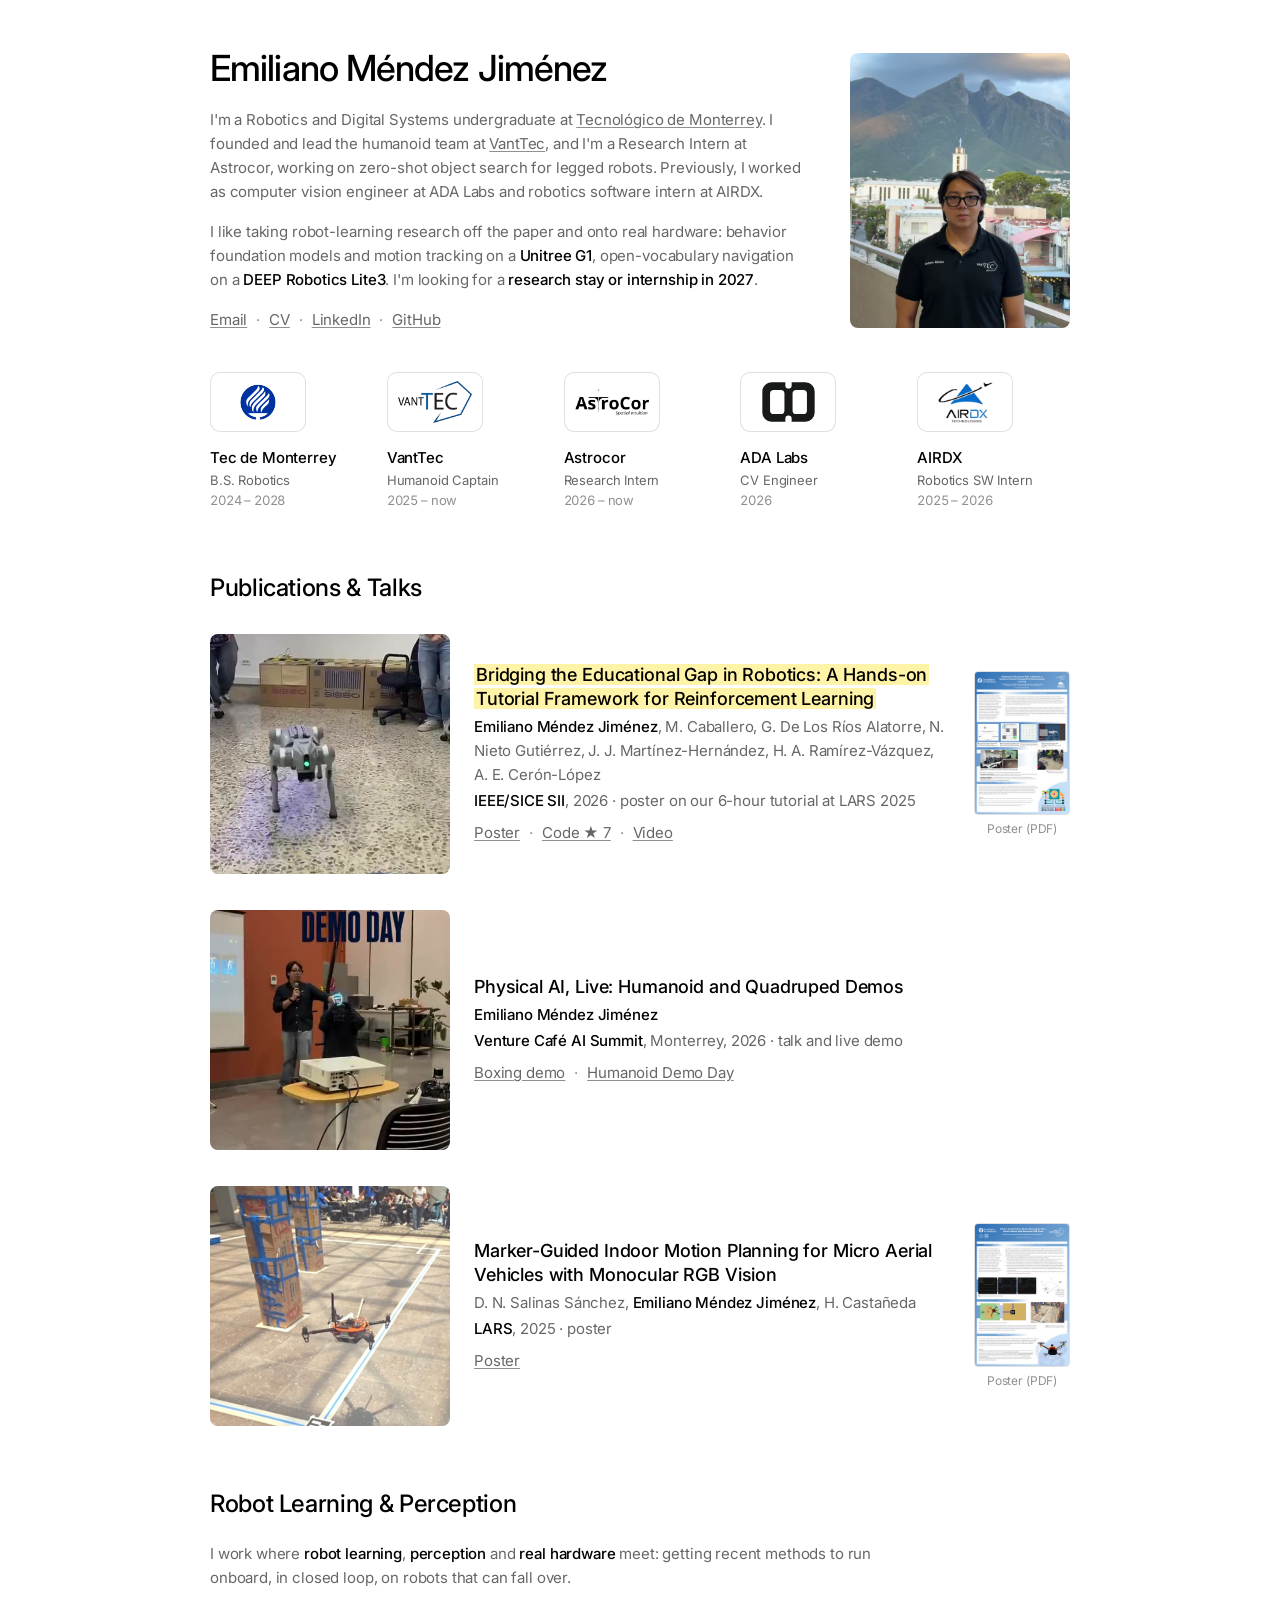
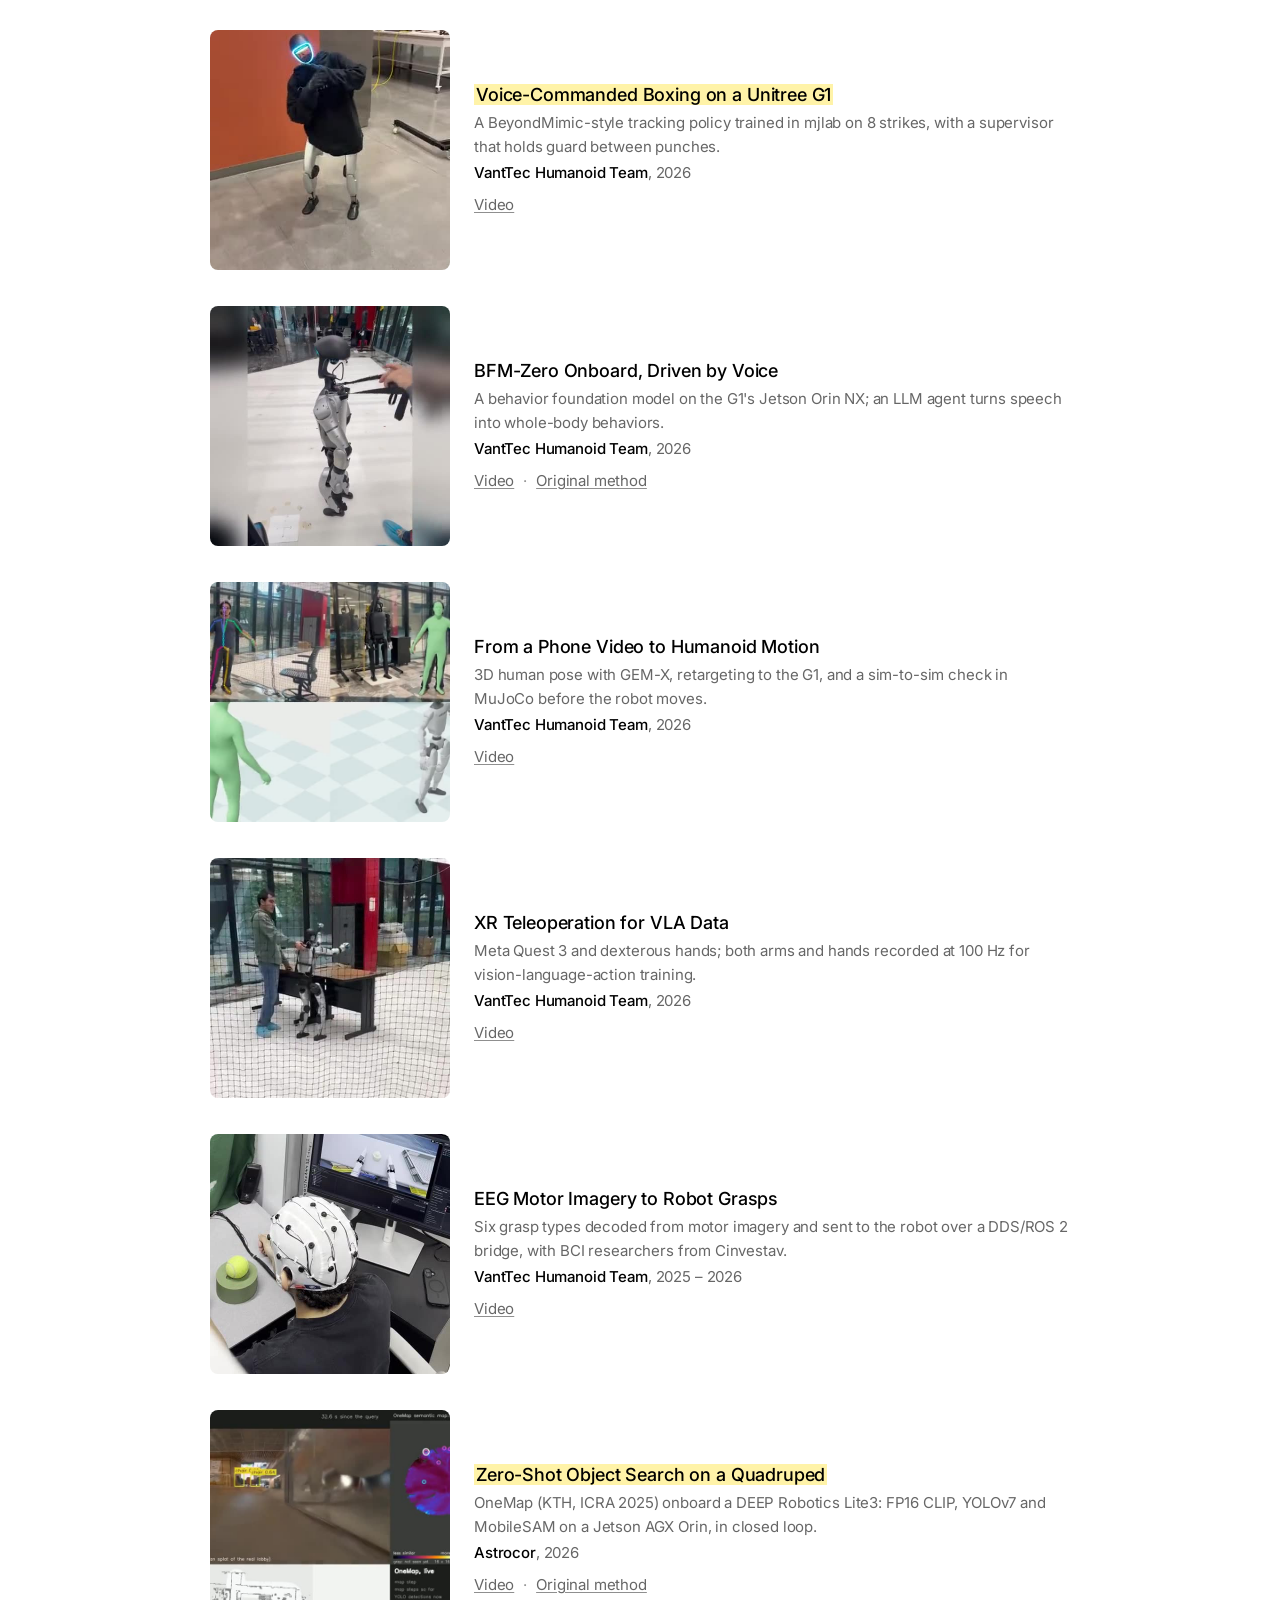
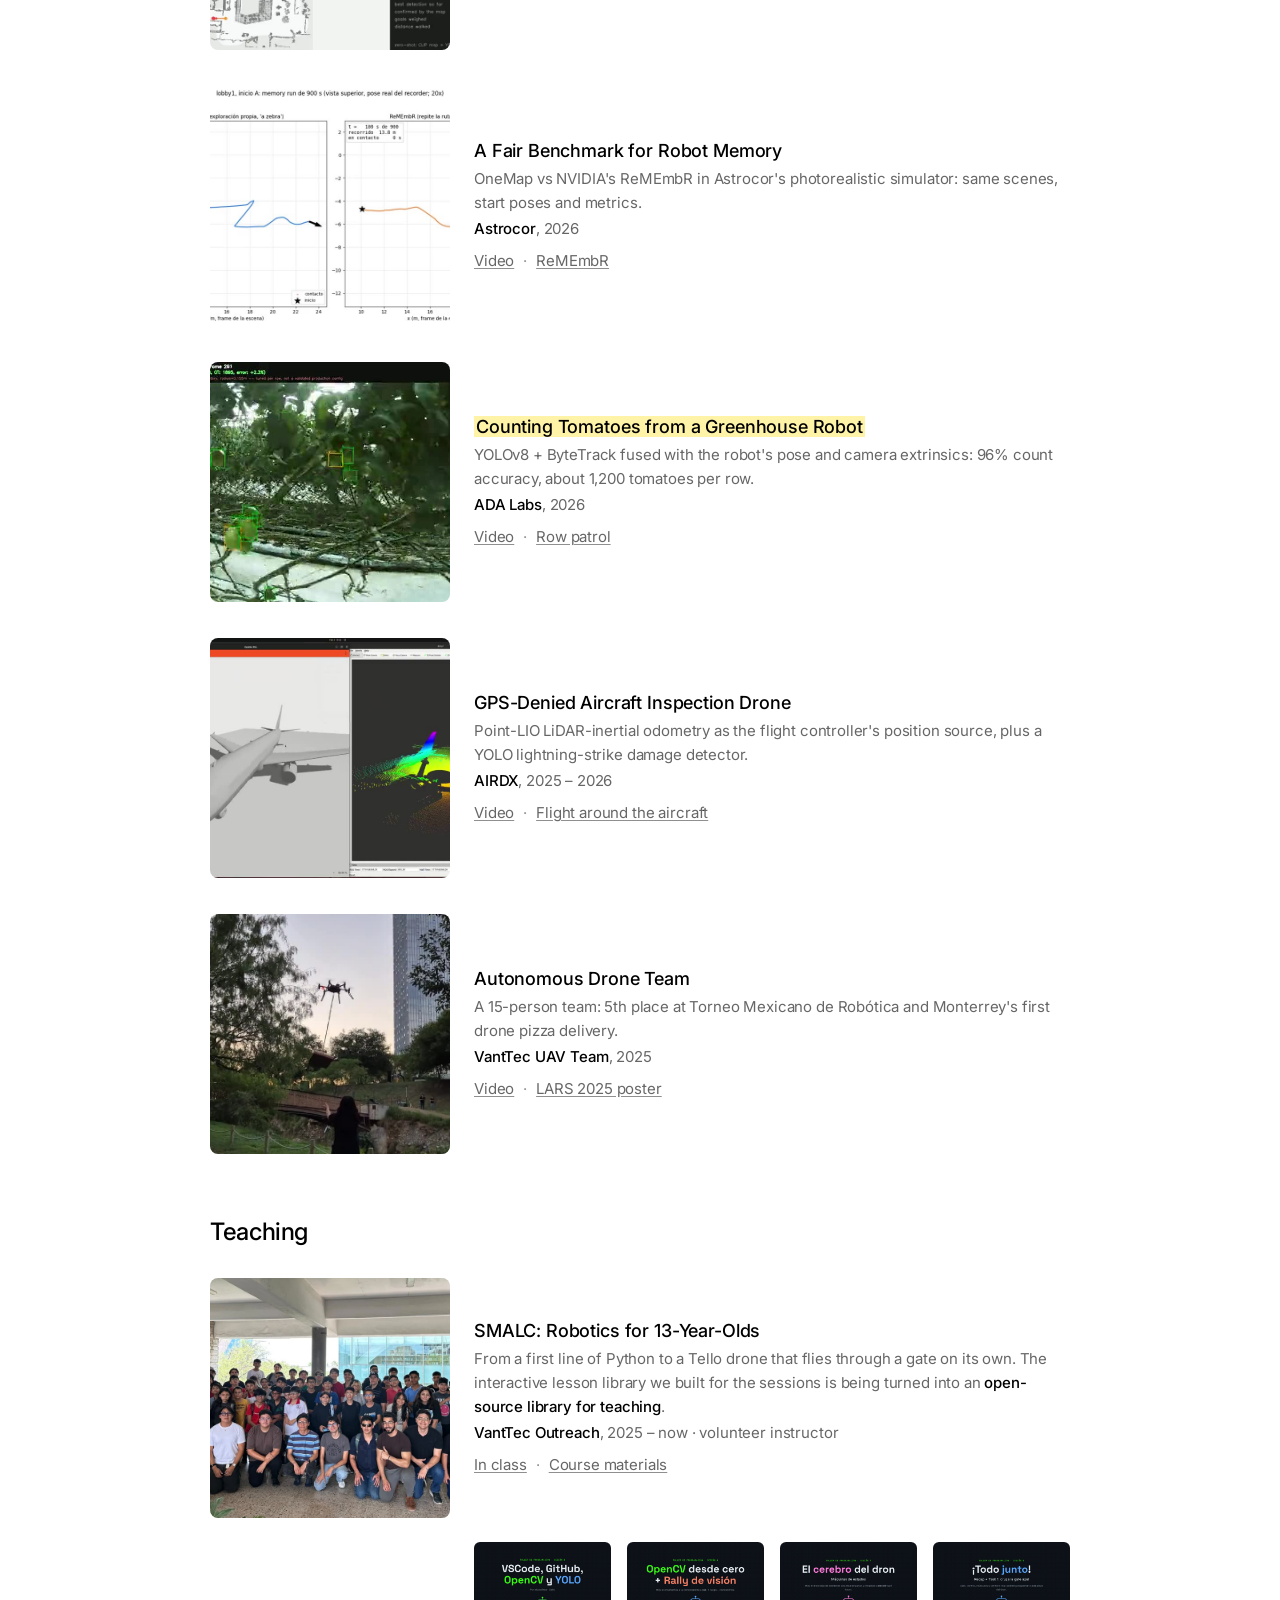
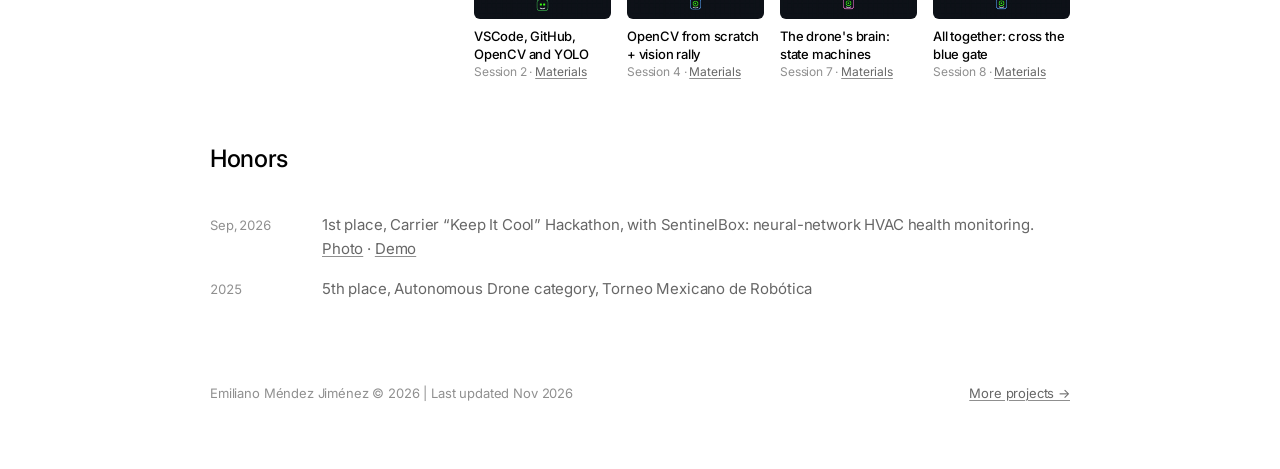
==== commit 3237b74b: "Standing BFM-Zero clip, small posters beside previews, compact SMALC slides" ====
--- a/index.html
+++ b/index.html
@@ -37,14 +37,15 @@
   <section id="talks">
     <h2>Publications &amp; Talks</h2>
 
-    <div class="entry">
-      <div class="thumb"><img src="media/sii_cover.jpg" width="720" height="720" alt="Poster: Bridging the Educational Gap in Robotics" loading="lazy"></div>
+    <div class="entry with-poster">
+      <div class="thumb"><video src="media/t_go2.mp4" poster="media/t_go2.jpg" muted loop playsinline preload="none"></video></div>
       <div>
         <div class="title"><mark>Bridging the Educational Gap in Robotics: A Hands-on Tutorial Framework for Reinforcement Learning</mark></div>
         <div class="byline"><strong>Emiliano Méndez Jiménez</strong>, M. Caballero, G. De Los Ríos Alatorre, N. Nieto Gutiérrez, J. J. Martínez-Hernández, H. A. Ramírez-Vázquez, A. E. Cerón-López</div>
         <div class="venue"><b>IEEE/SICE SII</b>, 2026 · poster on our 6-hour tutorial at LARS 2025</div>
         <div class="links"><a href="SII2026-poster.pdf">Poster</a><a href="https://github.com/EMendezJ/LARS-RL-TUTORIAL">Code ★ 7</a><a href="media/t_go2.mp4">Video</a></div>
       </div>
+      <a class="poster" href="SII2026-poster.pdf"><img src="media/sii_poster_small.jpg" width="240" height="360" alt="SII 2026 poster" loading="lazy"><span>Poster (PDF)</span></a>
     </div>
 
     <div class="entry">
@@ -57,14 +58,15 @@
       </div>
     </div>
 
-    <div class="entry">
-      <div class="thumb"><img src="media/lars_cover.jpg" width="720" height="720" alt="Poster: Marker-Guided Indoor Motion Planning for Micro Aerial Vehicles" loading="lazy"></div>
+    <div class="entry with-poster">
+      <div class="thumb"><img src="media/lars_poster.jpg" width="480" height="480" alt="Our drone flying the marker course at Torneo Mexicano de Robótica" loading="lazy"></div>
       <div>
         <div class="title">Marker-Guided Indoor Motion Planning for Micro Aerial Vehicles with Monocular RGB Vision</div>
         <div class="byline">D. N. Salinas Sánchez, <strong>Emiliano Méndez Jiménez</strong>, H. Castañeda</div>
         <div class="venue"><b>LARS</b>, 2025 · poster</div>
-        <div class="links"><a href="LARS2025-poster.pdf">Poster</a><a href="media/u_delivery.mp4">Video</a></div>
-      </div>
+        <div class="links"><a href="LARS2025-poster.pdf">Poster</a></div>
+      </div>
+      <a class="poster" href="LARS2025-poster.pdf"><img src="media/lars_poster_small.jpg" width="240" height="360" alt="LARS 2025 poster" loading="lazy"><span>Poster (PDF)</span></a>
     </div>
   </section>
 
@@ -186,26 +188,26 @@
       </div>
     </div>
 
-    <div class="grid two">
+    <div class="minis">
       <div class="card">
         <div class="media"><img src="media/smalc_title_s2.jpg" width="960" height="540" alt="Title slide: VSCode, GitHub, OpenCV and YOLO" loading="lazy"></div>
         <h3>VSCode, GitHub, OpenCV and YOLO</h3>
-        <div class="where">SMALC · Session 2 · <a href="https://github.com/DiegoGalloM/SMALC-AD26/tree/master/sesion-02-vscode-git-opencv-yolo">Materials</a></div>
+        <div class="where">Session 2 · <a href="https://github.com/DiegoGalloM/SMALC-AD26/tree/master/sesion-02-vscode-git-opencv-yolo">Materials</a></div>
       </div>
       <div class="card">
         <div class="media"><img src="media/smalc_title_s4.jpg" width="960" height="540" alt="Title slide: OpenCV from scratch + vision rally" loading="lazy"></div>
         <h3>OpenCV from scratch + vision rally</h3>
-        <div class="where">SMALC · Session 4 · <a href="https://github.com/DiegoGalloM/SMALC-AD26/tree/master/sesion-04-opencv-rally">Materials</a></div>
+        <div class="where">Session 4 · <a href="https://github.com/DiegoGalloM/SMALC-AD26/tree/master/sesion-04-opencv-rally">Materials</a></div>
       </div>
       <div class="card">
         <div class="media"><img src="media/smalc_title_s7.jpg" width="960" height="540" alt="Title slide: The drone's brain: state machines" loading="lazy"></div>
         <h3>The drone's brain: state machines</h3>
-        <div class="where">SMALC · Session 7 · <a href="https://github.com/DiegoGalloM/SMALC-AD26/tree/master/sesion-07-maquinas-de-estados">Materials</a></div>
+        <div class="where">Session 7 · <a href="https://github.com/DiegoGalloM/SMALC-AD26/tree/master/sesion-07-maquinas-de-estados">Materials</a></div>
       </div>
       <div class="card">
         <div class="media"><img src="media/smalc_title_s8.jpg" width="960" height="540" alt="Title slide: All together: cross the blue gate" loading="lazy"></div>
         <h3>All together: cross the blue gate</h3>
-        <div class="where">SMALC · Session 8 · <a href="https://github.com/DiegoGalloM/SMALC-AD26/tree/master/sesion-08-integracion">Materials</a></div>
+        <div class="where">Session 8 · <a href="https://github.com/DiegoGalloM/SMALC-AD26/tree/master/sesion-08-integracion">Materials</a></div>
       </div>
     </div>
   </section>
--- a/style.css
+++ b/style.css
@@ -85,8 +85,18 @@
 .card .where { font-size: 13px; line-height: 20px; color: var(--ink-3); }
 .card p { font-size: 13px; line-height: 20px; margin: 6px 0 0; }
 .card .links { font-size: 13px; }
-.grid.two { grid-template-columns: repeat(2, minmax(0, 1fr)); gap: 32px 24px; }
-.grid.two .card .media { aspect-ratio: 16 / 9; }
+/* small supporting thumbnails, aligned with the entry text */
+.minis { display: grid; grid-template-columns: repeat(4, minmax(0, 1fr)); gap: 16px; margin: -12px 0 0 264px; }
+.minis .card .media { aspect-ratio: 16 / 9; border-radius: 6px; }
+.minis .card h3 { font-size: 13px; line-height: 18px; margin-top: 8px; }
+.minis .card .where { font-size: 12px; line-height: 18px; }
+
+/* entries with a poster: small portrait poster on the right, text column unchanged */
+.entry.with-poster { grid-template-columns: 240px 1fr 96px; }
+.poster { display: block; text-decoration: none; text-align: center; }
+.poster img { display: block; width: 96px; height: auto; aspect-ratio: 2 / 3; object-fit: cover; border-radius: 4px; border: 1px solid var(--rule); transition: transform .2s; }
+.poster:hover img { transform: translateY(-2px); }
+.poster span { display: block; margin-top: 6px; font-size: 12px; line-height: 16px; color: var(--ink-3); }
 
 footer { margin-top: 72px; font-size: 13px; color: var(--ink-3); display: flex; justify-content: space-between; flex-wrap: wrap; gap: 8px; }
 
@@ -100,6 +110,11 @@
   main { padding: 32px 16px 48px; }
   .entry { grid-template-columns: 1fr; gap: 12px; }
   .entry .thumb { width: 100%; height: auto; aspect-ratio: 16 / 10; }
+  .entry.with-poster { grid-template-columns: 1fr; }
+  .poster { display: flex; align-items: center; gap: 10px; }
+  .poster img { width: 56px; }
+  .poster span { margin: 0; }
+  .minis { margin-left: 0; grid-template-columns: repeat(2, minmax(0, 1fr)); }
   .dated th { width: 84px; }
 }
 @media (prefers-reduced-motion: reduce) { html { scroll-behavior: auto; } }
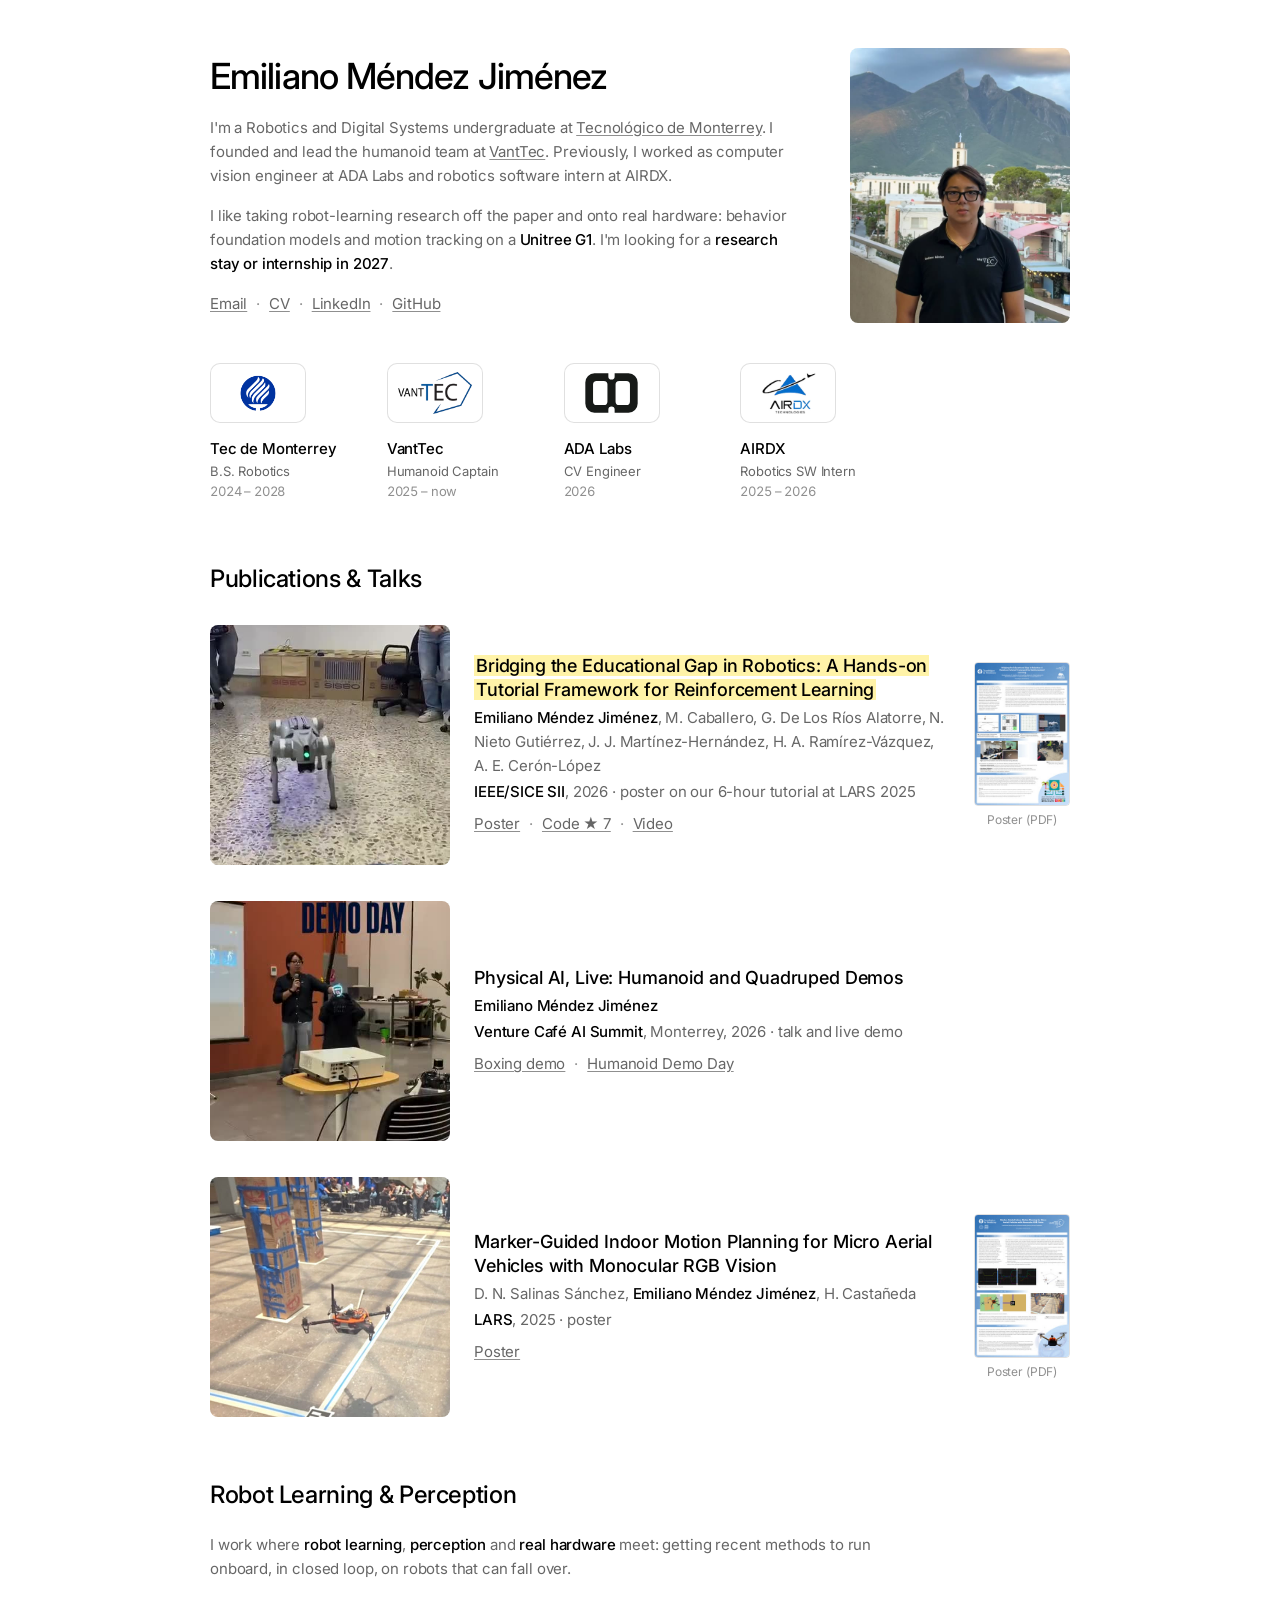
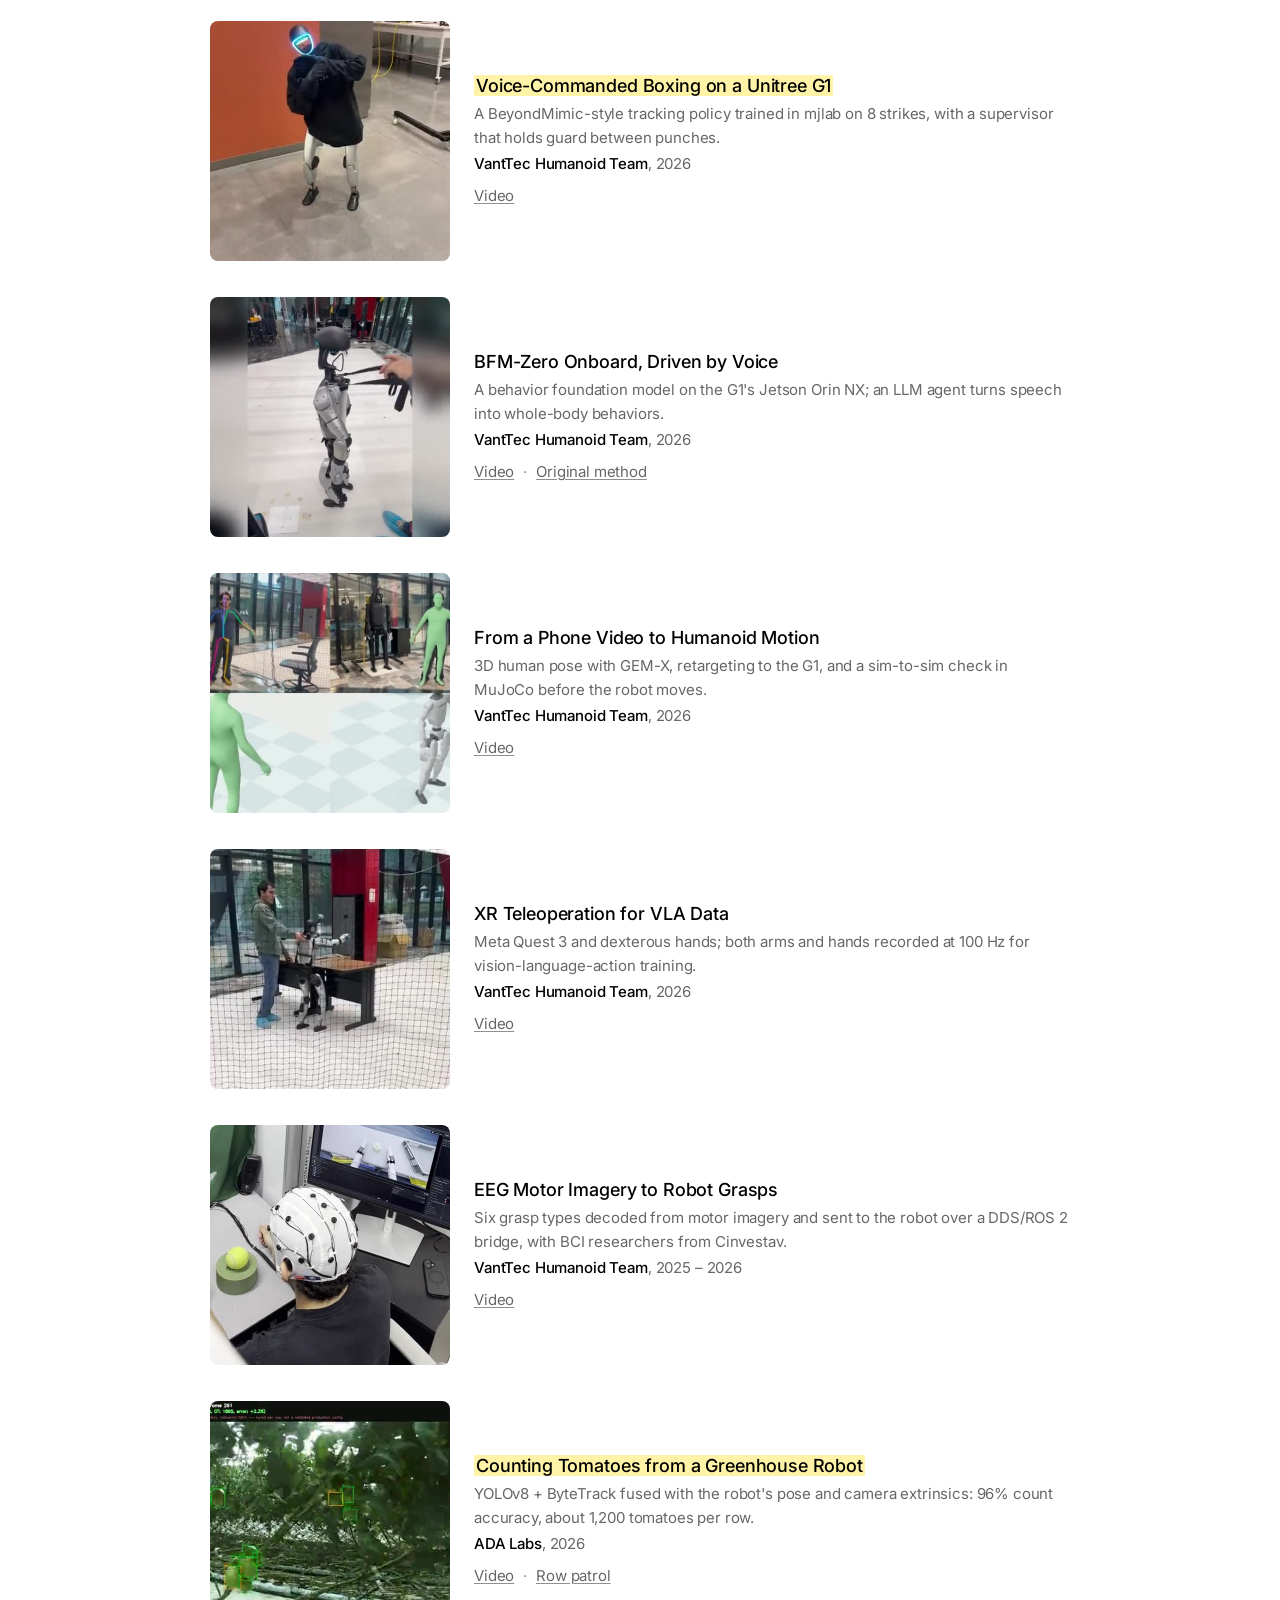
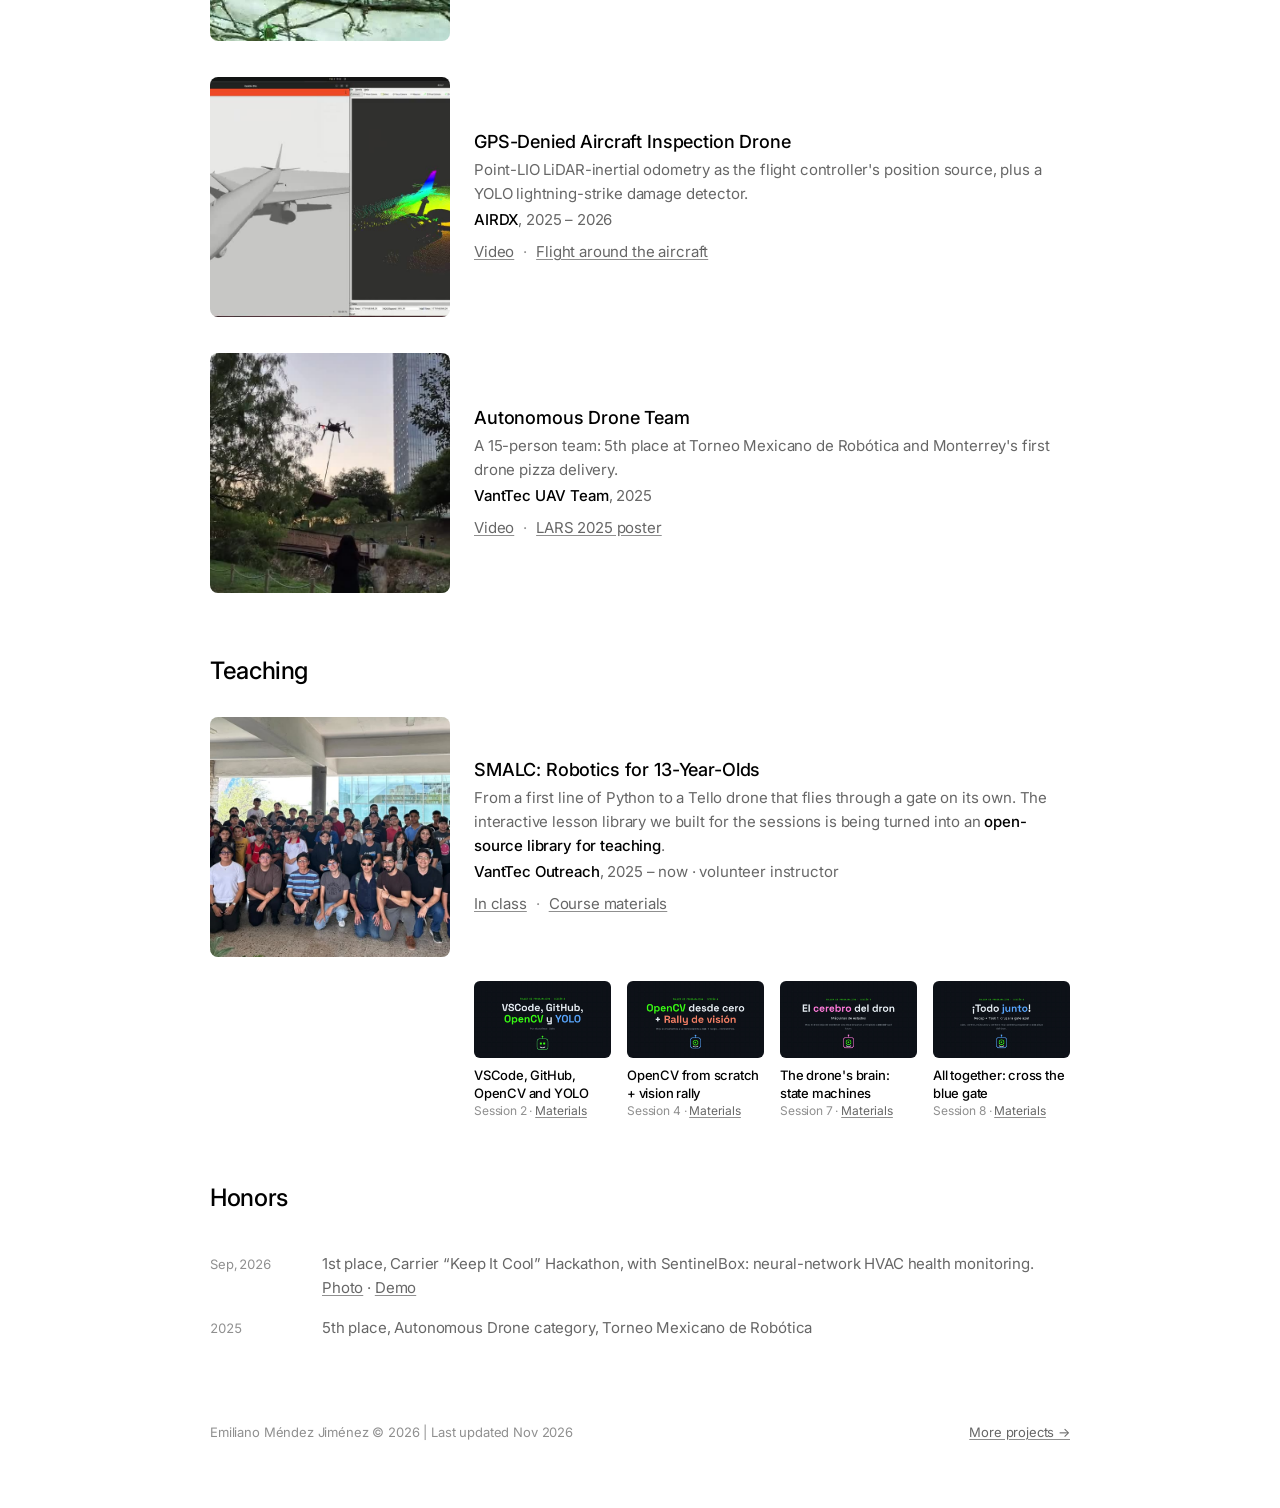
==== commit 59b64a7c: "Hide Astrocor until their NDA is cleared" ====
--- a/index.html
+++ b/index.html
@@ -17,8 +17,8 @@
   <div class="profile">
     <div>
       <h1>Emiliano Méndez Jiménez</h1>
-      <p>I'm a Robotics and Digital Systems undergraduate at <a href="https://tec.mx">Tecnológico de Monterrey</a>. I founded and lead the humanoid team at <a href="https://www.vanttec.com">VantTec</a>, and I'm a Research Intern at Astrocor, working on zero-shot object search for legged robots. Previously, I worked as computer vision engineer at ADA Labs and robotics software intern at AIRDX.</p>
-      <p>I like taking robot-learning research off the paper and onto real hardware: behavior foundation models and motion tracking on a <strong>Unitree G1</strong>, open-vocabulary navigation on a <strong>DEEP Robotics Lite3</strong>. I'm looking for a <strong>research stay or internship in 2027</strong>.</p>
+      <p>I'm a Robotics and Digital Systems undergraduate at <a href="https://tec.mx">Tecnológico de Monterrey</a>. I founded and lead the humanoid team at <a href="https://www.vanttec.com">VantTec</a>. Previously, I worked as computer vision engineer at ADA Labs and robotics software intern at AIRDX.</p>
+      <p>I like taking robot-learning research off the paper and onto real hardware: behavior foundation models and motion tracking on a <strong>Unitree G1</strong>. I'm looking for a <strong>research stay or internship in 2027</strong>.</p>
       <p class="contact">
         <a href="mailto:emeji2016@outlook.com">Email</a><a href="EmilianoMendez-CV.pdf">CV</a><a href="https://linkedin.com/in/emilianomendezjimenez">LinkedIn</a><a href="https://github.com/EMendezJ">GitHub</a>
       </p>
@@ -29,7 +29,6 @@
   <div class="orgs">
     <div class="org"><div class="logo"><img src="media/logo_tec.png" alt="Tecnológico de Monterrey"></div><span class="name">Tec de Monterrey</span><span class="role">B.S. Robotics</span><span class="time">2024 – 2028</span></div>
     <div class="org"><div class="logo"><img src="media/logo_vanttec.png" alt="VantTec"></div><span class="name">VantTec</span><span class="role">Humanoid Captain</span><span class="time">2025 – now</span></div>
-    <div class="org"><div class="logo"><img src="media/logo_astrocor.png" alt="Astrocor"></div><span class="name">Astrocor</span><span class="role">Research Intern</span><span class="time">2026 – now</span></div>
     <div class="org"><div class="logo"><img src="media/logo_adalabs.svg" alt="ADA Labs"></div><span class="name">ADA Labs</span><span class="role">CV Engineer</span><span class="time">2026</span></div>
     <div class="org"><div class="logo"><img src="media/logo_airdx.png" alt="AIRDX Technologies"></div><span class="name">AIRDX</span><span class="role">Robotics SW Intern</span><span class="time">2025 – 2026</span></div>
   </div>
@@ -121,26 +120,6 @@
         <div class="byline">Six grasp types decoded from motor imagery and sent to the robot over a DDS/ROS 2 bridge, with BCI researchers from Cinvestav.</div>
         <div class="venue"><b>VantTec Humanoid Team</b>, 2025 – 2026</div>
         <div class="links"><a href="media/h_bci.mp4">Video</a></div>
-      </div>
-    </div>
-
-    <div class="entry" id="astrocor">
-      <div class="thumb"><video src="media/a_onemap.mp4" poster="media/a_onemap.jpg" muted loop playsinline preload="none"></video></div>
-      <div>
-        <div class="title"><mark>Zero-Shot Object Search on a Quadruped</mark></div>
-        <div class="byline">OneMap (KTH, ICRA 2025) onboard a DEEP Robotics Lite3: FP16 CLIP, YOLOv7 and MobileSAM on a Jetson AGX Orin, in closed loop.</div>
-        <div class="venue"><b>Astrocor</b>, 2026</div>
-        <div class="links"><a href="media/a_onemap.mp4">Video</a><a href="https://github.com/KTH-RPL/OneMap">Original method</a></div>
-      </div>
-    </div>
-
-    <div class="entry">
-      <div class="thumb"><video src="media/a_bench.mp4" poster="media/a_bench.jpg" muted loop playsinline preload="none"></video></div>
-      <div>
-        <div class="title">A Fair Benchmark for Robot Memory</div>
-        <div class="byline">OneMap vs NVIDIA's ReMEmbR in Astrocor's photorealistic simulator: same scenes, start poses and metrics.</div>
-        <div class="venue"><b>Astrocor</b>, 2026</div>
-        <div class="links"><a href="media/a_bench.mp4">Video</a><a href="https://github.com/NVIDIA-AI-IOT/remembr">ReMEmbR</a></div>
       </div>
     </div>
 
--- a/style.css
+++ b/style.css
@@ -85,6 +85,7 @@
 .card .where { font-size: 13px; line-height: 20px; color: var(--ink-3); }
 .card p { font-size: 13px; line-height: 20px; margin: 6px 0 0; }
 .card .links { font-size: 13px; }
+.grid.three { grid-template-columns: repeat(3, minmax(0, 1fr)); gap: 32px 24px; }
 /* small supporting thumbnails, aligned with the entry text */
 .minis { display: grid; grid-template-columns: repeat(4, minmax(0, 1fr)); gap: 16px; margin: -12px 0 0 264px; }
 .minis .card .media { aspect-ratio: 16 / 9; border-radius: 6px; }
@@ -104,7 +105,7 @@
   .profile { grid-template-columns: 1fr; gap: 24px; }
   .profile .photo { order: -1; max-width: 220px; margin: 0 auto; }
   .orgs { grid-template-columns: repeat(2, minmax(0, 1fr)); }
-  .grid { grid-template-columns: repeat(2, minmax(0, 1fr)); }
+  .grid, .grid.three { grid-template-columns: repeat(2, minmax(0, 1fr)); }
 }
 @media (max-width: 560px) {
   main { padding: 32px 16px 48px; }
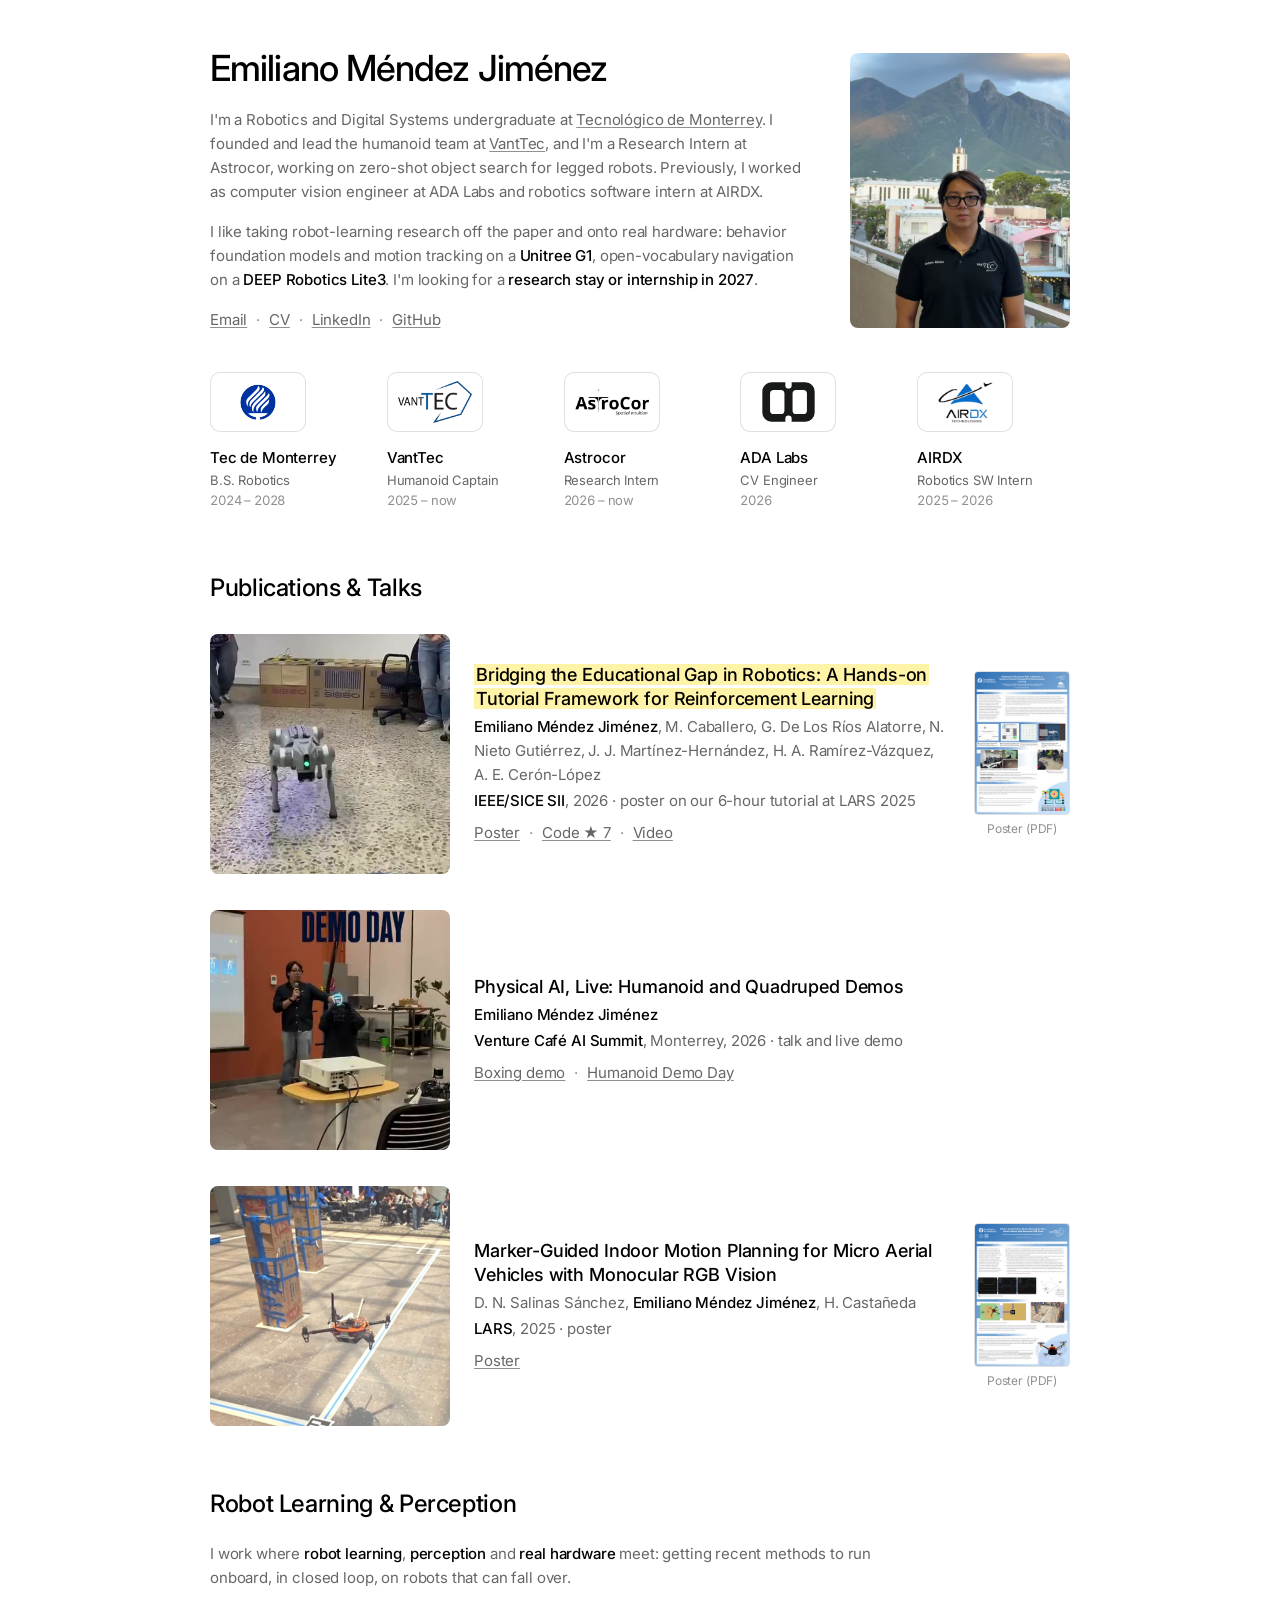
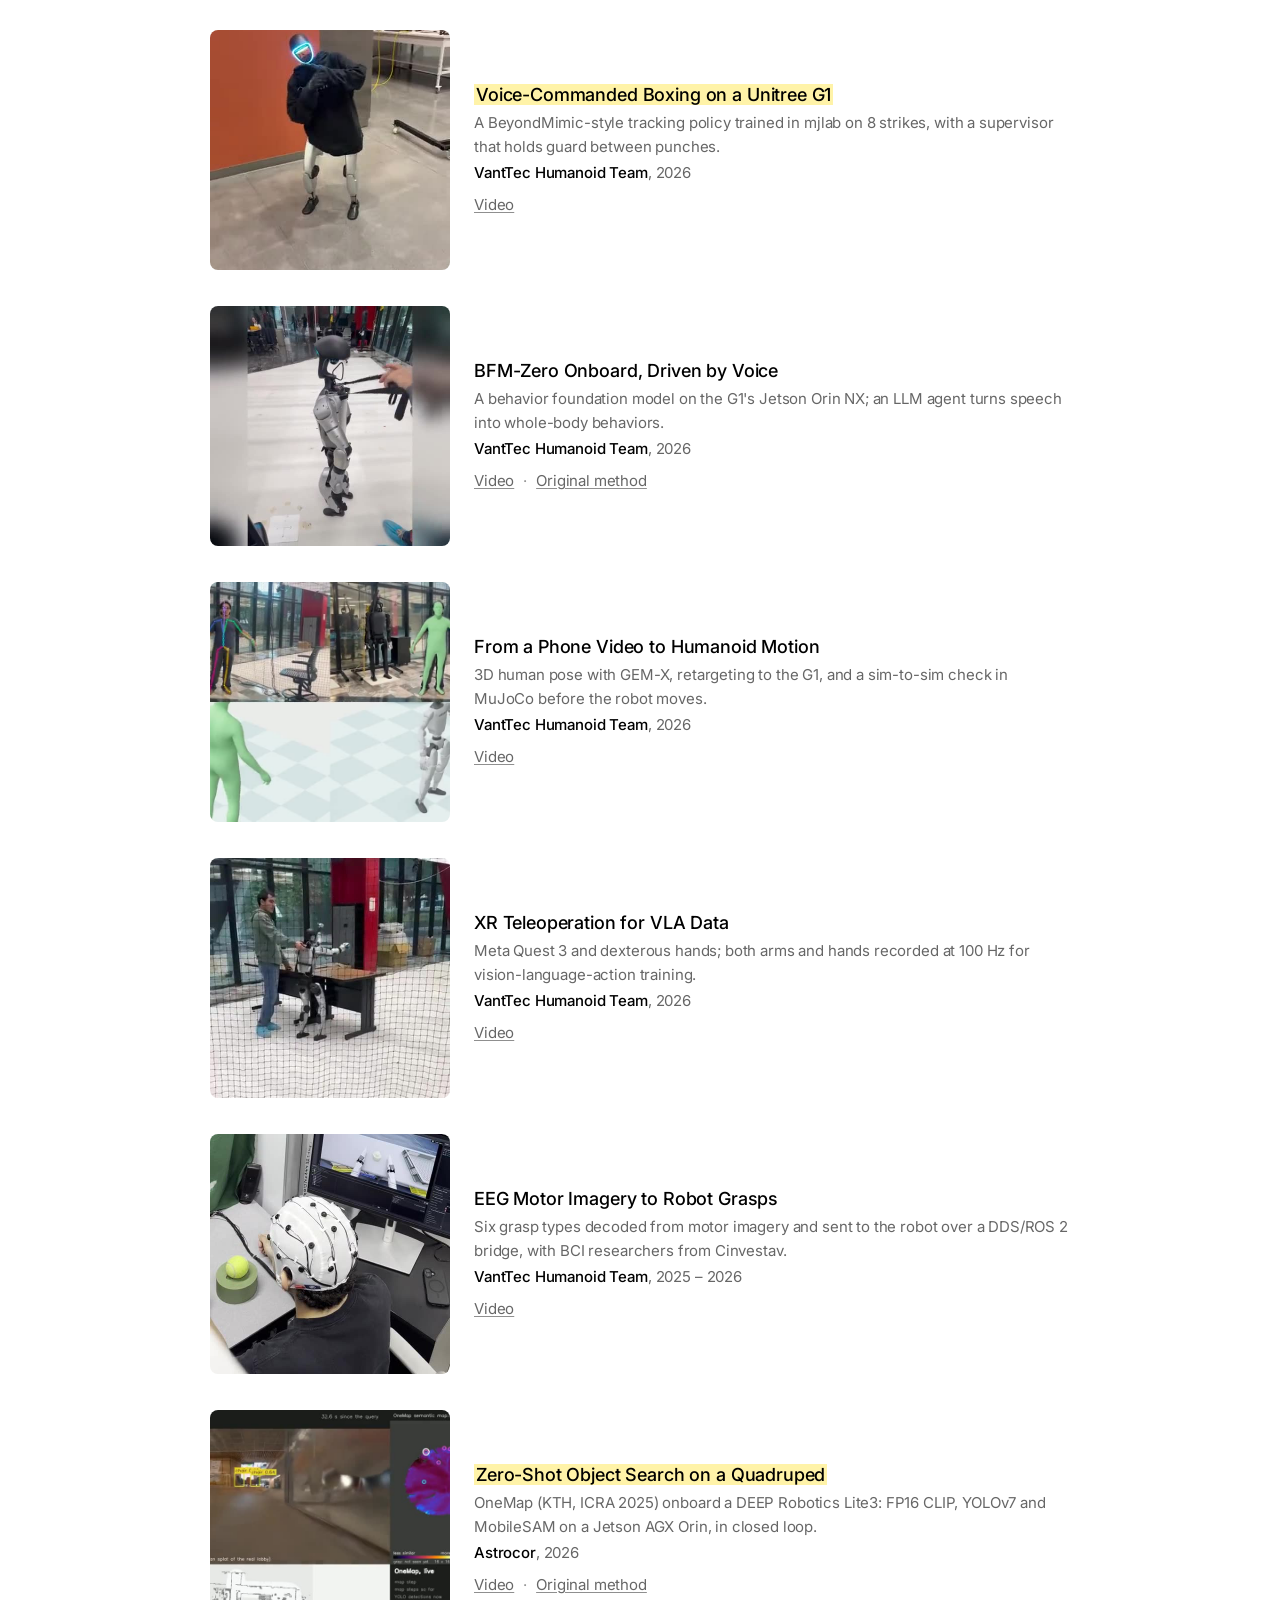
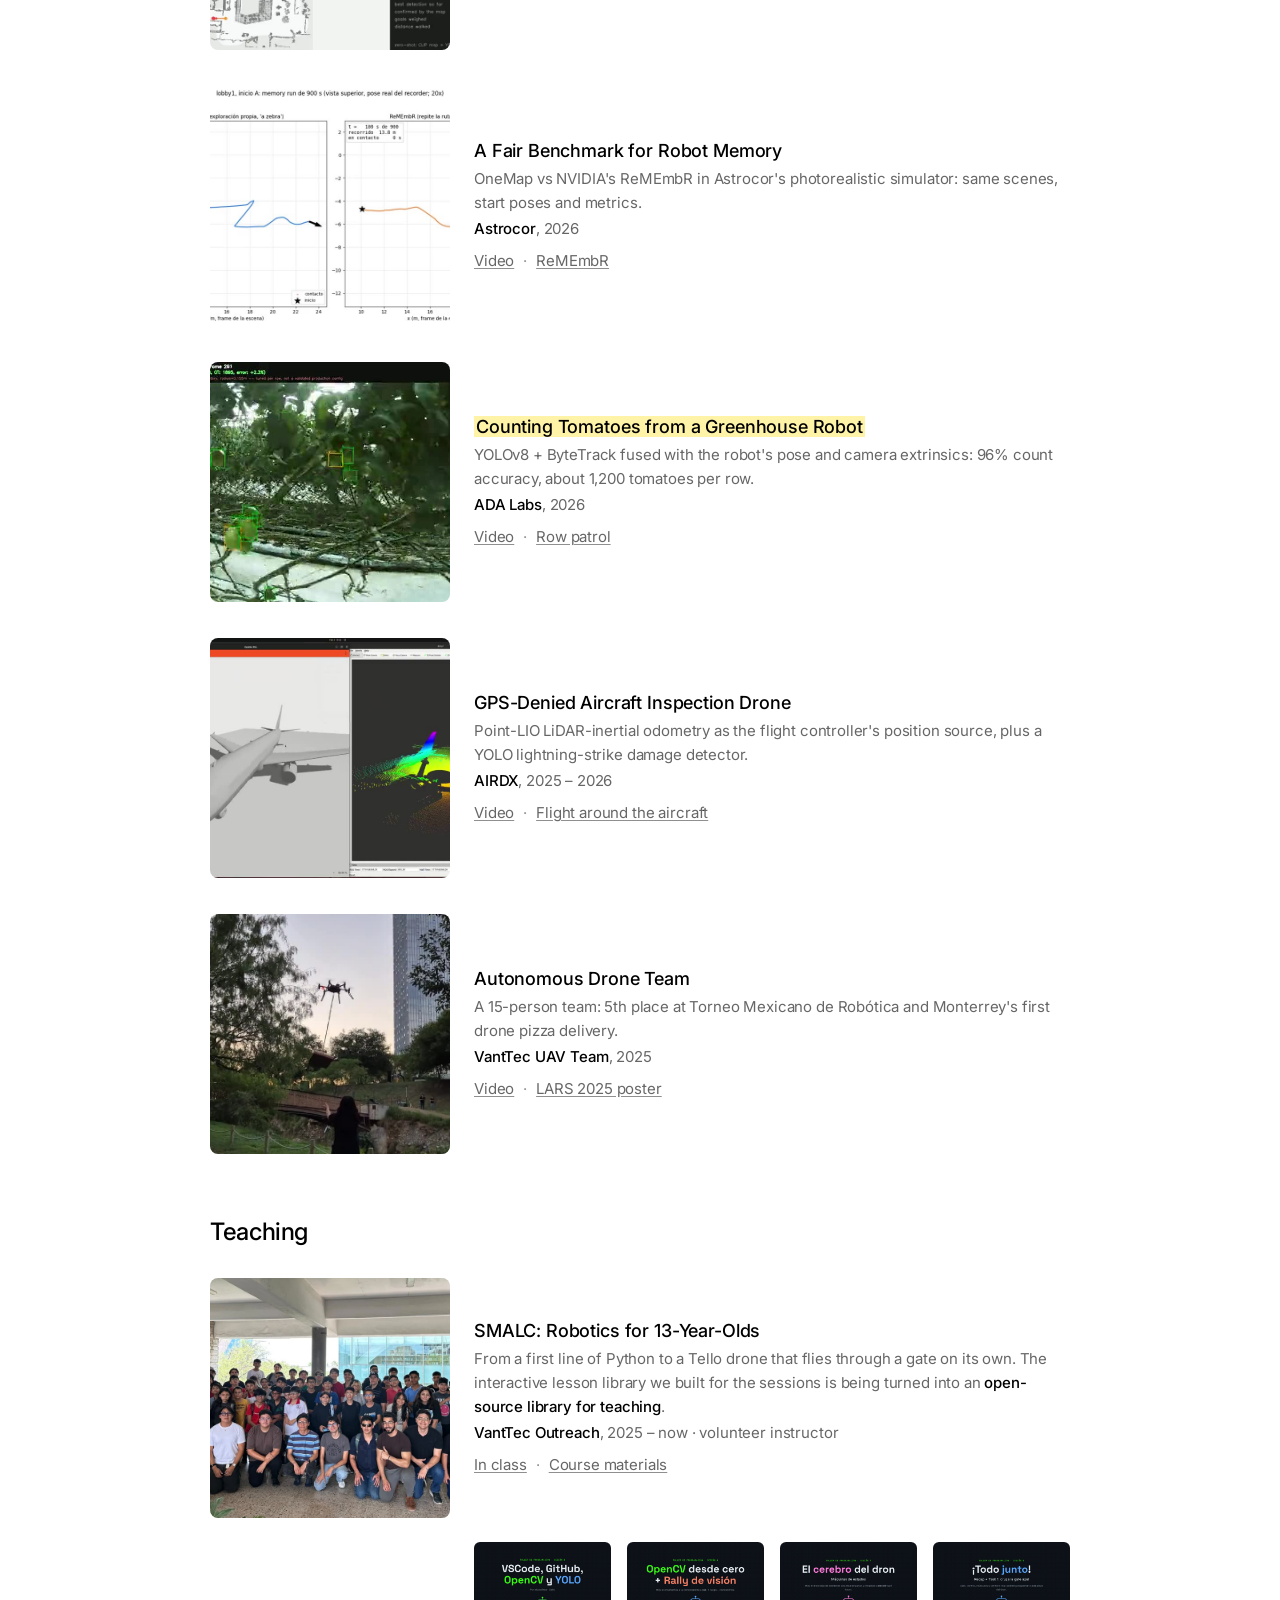
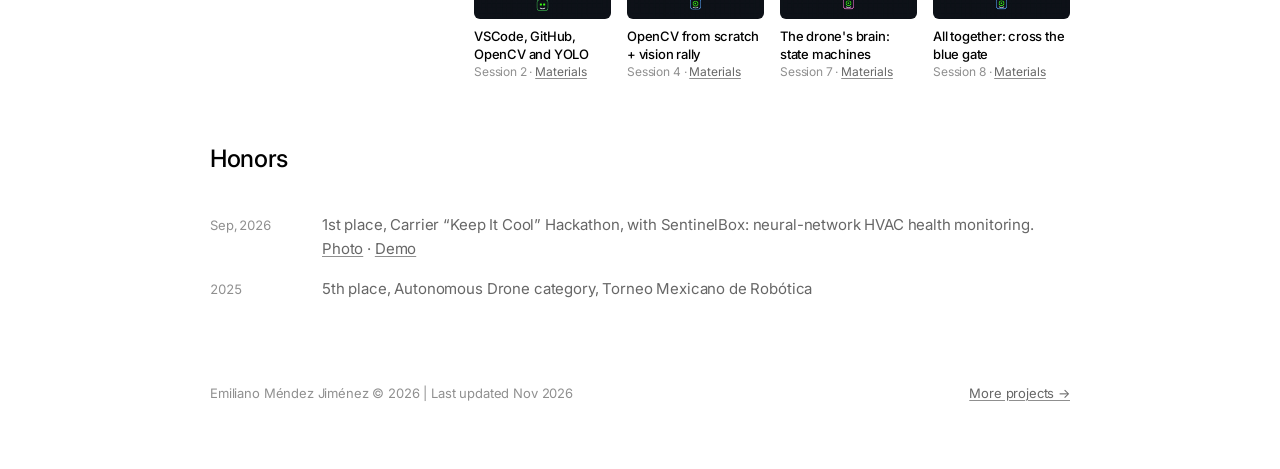
==== commit 285c08a7: "Show Astrocor again" ====
--- a/index.html
+++ b/index.html
@@ -17,8 +17,8 @@
   <div class="profile">
     <div>
       <h1>Emiliano Méndez Jiménez</h1>
-      <p>I'm a Robotics and Digital Systems undergraduate at <a href="https://tec.mx">Tecnológico de Monterrey</a>. I founded and lead the humanoid team at <a href="https://www.vanttec.com">VantTec</a>. Previously, I worked as computer vision engineer at ADA Labs and robotics software intern at AIRDX.</p>
-      <p>I like taking robot-learning research off the paper and onto real hardware: behavior foundation models and motion tracking on a <strong>Unitree G1</strong>. I'm looking for a <strong>research stay or internship in 2027</strong>.</p>
+      <p>I'm a Robotics and Digital Systems undergraduate at <a href="https://tec.mx">Tecnológico de Monterrey</a>. I founded and lead the humanoid team at <a href="https://www.vanttec.com">VantTec</a>, and I'm a Research Intern at Astrocor, working on zero-shot object search for legged robots. Previously, I worked as computer vision engineer at ADA Labs and robotics software intern at AIRDX.</p>
+      <p>I like taking robot-learning research off the paper and onto real hardware: behavior foundation models and motion tracking on a <strong>Unitree G1</strong>, open-vocabulary navigation on a <strong>DEEP Robotics Lite3</strong>. I'm looking for a <strong>research stay or internship in 2027</strong>.</p>
       <p class="contact">
         <a href="mailto:emeji2016@outlook.com">Email</a><a href="EmilianoMendez-CV.pdf">CV</a><a href="https://linkedin.com/in/emilianomendezjimenez">LinkedIn</a><a href="https://github.com/EMendezJ">GitHub</a>
       </p>
@@ -29,6 +29,7 @@
   <div class="orgs">
     <div class="org"><div class="logo"><img src="media/logo_tec.png" alt="Tecnológico de Monterrey"></div><span class="name">Tec de Monterrey</span><span class="role">B.S. Robotics</span><span class="time">2024 – 2028</span></div>
     <div class="org"><div class="logo"><img src="media/logo_vanttec.png" alt="VantTec"></div><span class="name">VantTec</span><span class="role">Humanoid Captain</span><span class="time">2025 – now</span></div>
+    <div class="org"><div class="logo"><img src="media/logo_astrocor.png" alt="Astrocor"></div><span class="name">Astrocor</span><span class="role">Research Intern</span><span class="time">2026 – now</span></div>
     <div class="org"><div class="logo"><img src="media/logo_adalabs.svg" alt="ADA Labs"></div><span class="name">ADA Labs</span><span class="role">CV Engineer</span><span class="time">2026</span></div>
     <div class="org"><div class="logo"><img src="media/logo_airdx.png" alt="AIRDX Technologies"></div><span class="name">AIRDX</span><span class="role">Robotics SW Intern</span><span class="time">2025 – 2026</span></div>
   </div>
@@ -120,6 +121,26 @@
         <div class="byline">Six grasp types decoded from motor imagery and sent to the robot over a DDS/ROS 2 bridge, with BCI researchers from Cinvestav.</div>
         <div class="venue"><b>VantTec Humanoid Team</b>, 2025 – 2026</div>
         <div class="links"><a href="media/h_bci.mp4">Video</a></div>
+      </div>
+    </div>
+
+    <div class="entry" id="astrocor">
+      <div class="thumb"><video src="media/a_onemap.mp4" poster="media/a_onemap.jpg" muted loop playsinline preload="none"></video></div>
+      <div>
+        <div class="title"><mark>Zero-Shot Object Search on a Quadruped</mark></div>
+        <div class="byline">OneMap (KTH, ICRA 2025) onboard a DEEP Robotics Lite3: FP16 CLIP, YOLOv7 and MobileSAM on a Jetson AGX Orin, in closed loop.</div>
+        <div class="venue"><b>Astrocor</b>, 2026</div>
+        <div class="links"><a href="media/a_onemap.mp4">Video</a><a href="https://github.com/KTH-RPL/OneMap">Original method</a></div>
+      </div>
+    </div>
+
+    <div class="entry">
+      <div class="thumb"><video src="media/a_bench.mp4" poster="media/a_bench.jpg" muted loop playsinline preload="none"></video></div>
+      <div>
+        <div class="title">A Fair Benchmark for Robot Memory</div>
+        <div class="byline">OneMap vs NVIDIA's ReMEmbR in Astrocor's photorealistic simulator: same scenes, start poses and metrics.</div>
+        <div class="venue"><b>Astrocor</b>, 2026</div>
+        <div class="links"><a href="media/a_bench.mp4">Video</a><a href="https://github.com/NVIDIA-AI-IOT/remembr">ReMEmbR</a></div>
       </div>
     </div>
 
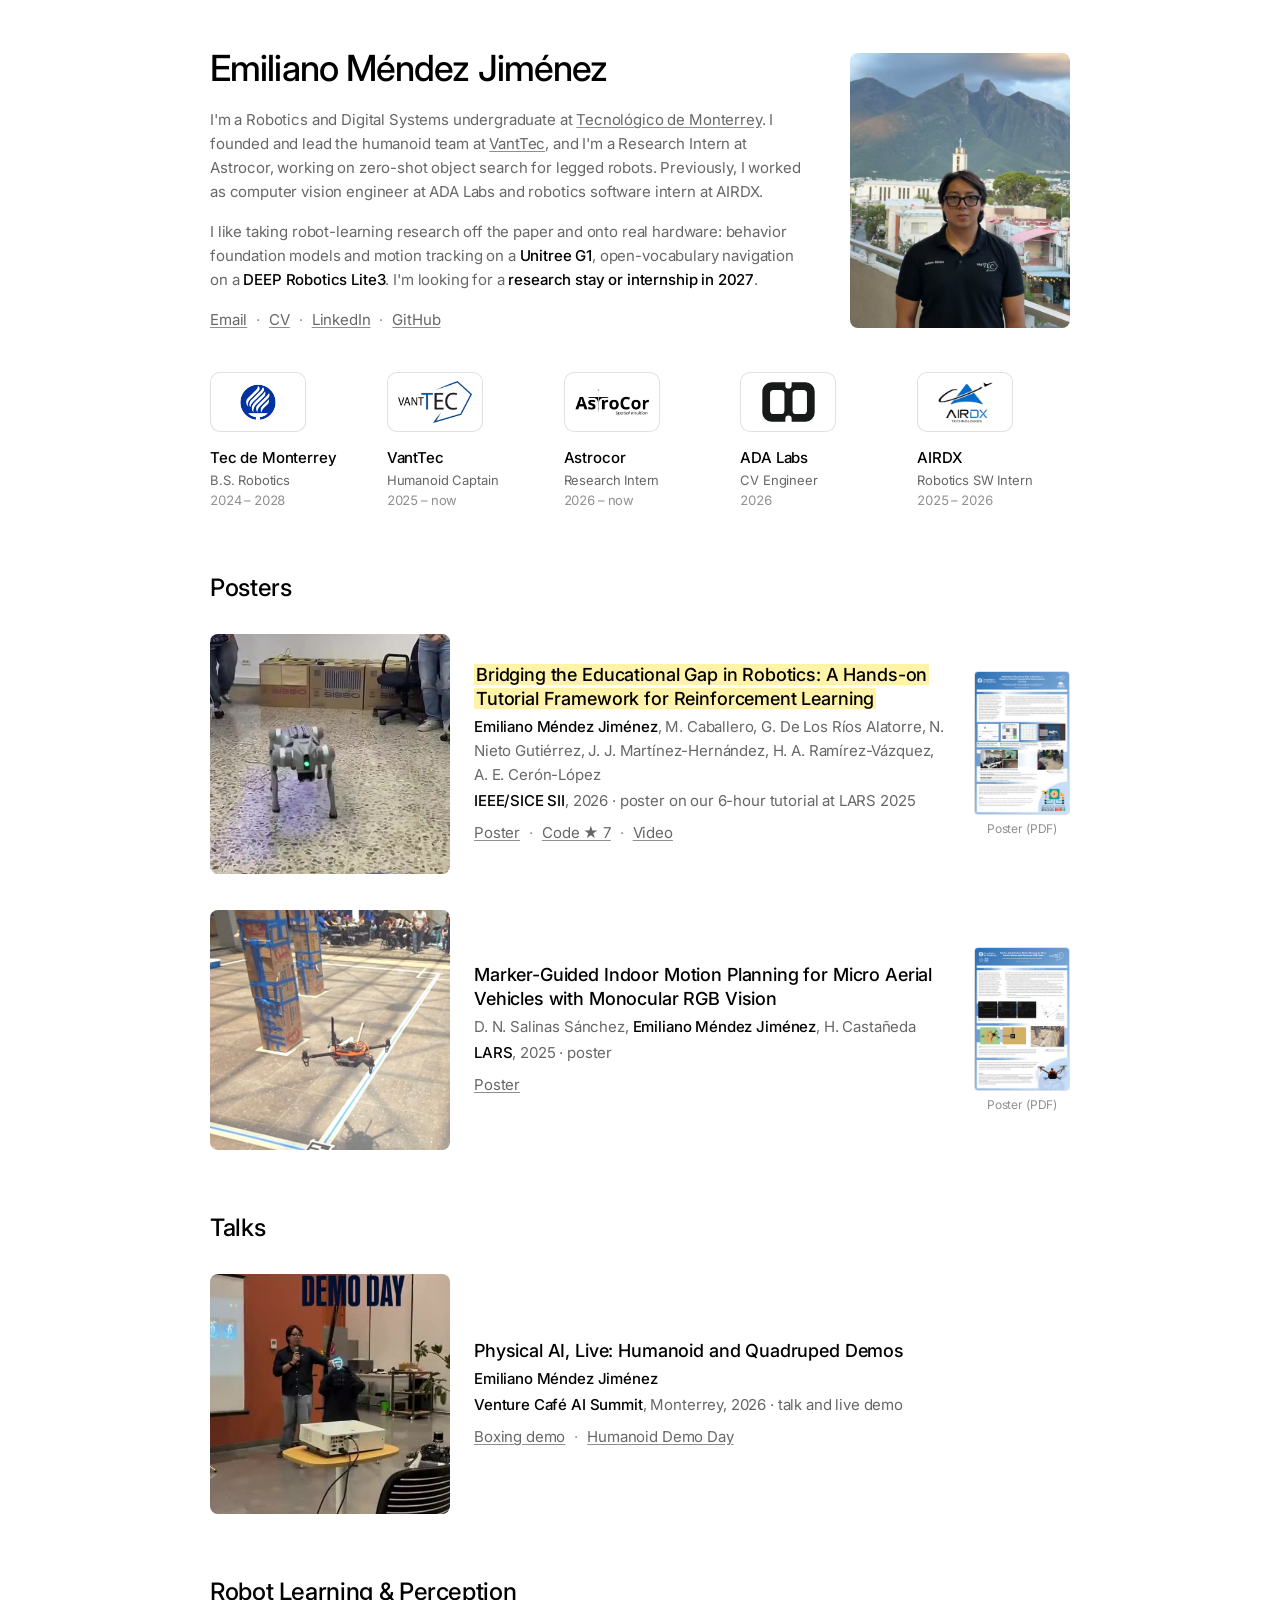
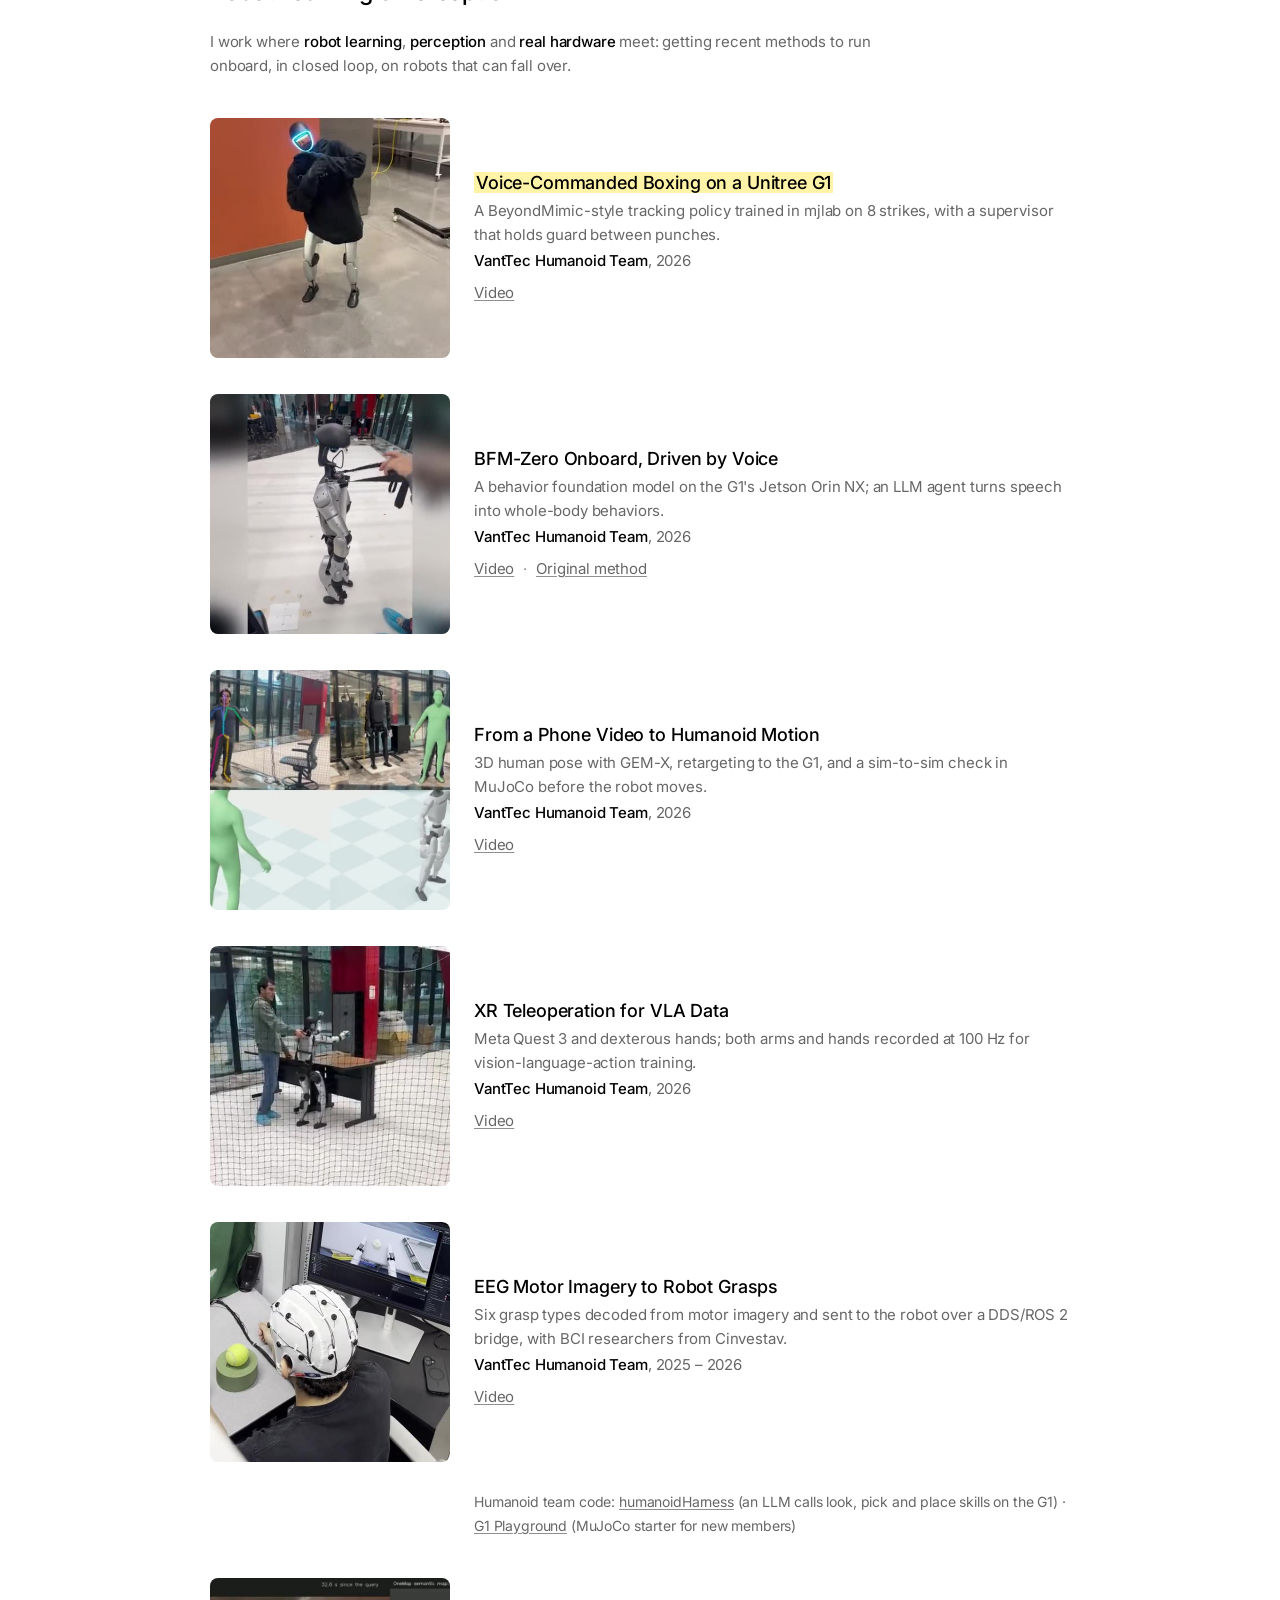
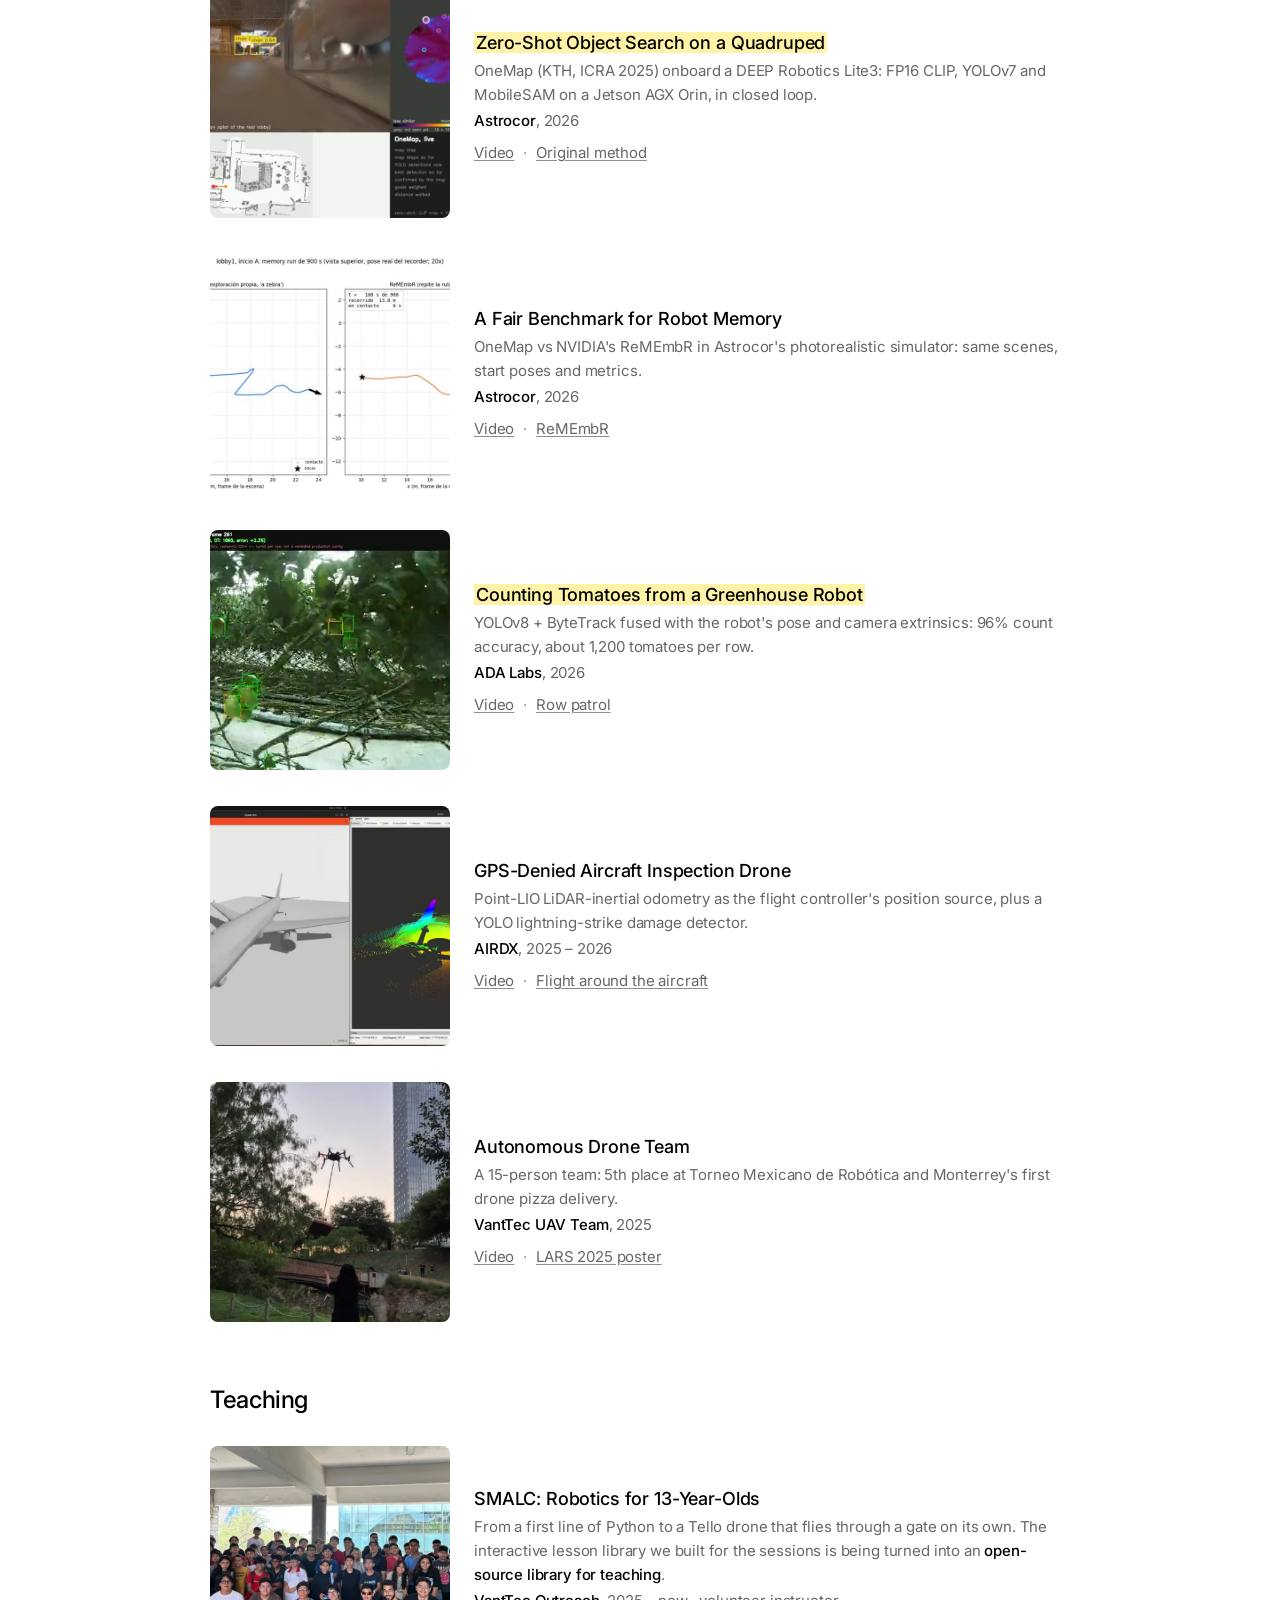
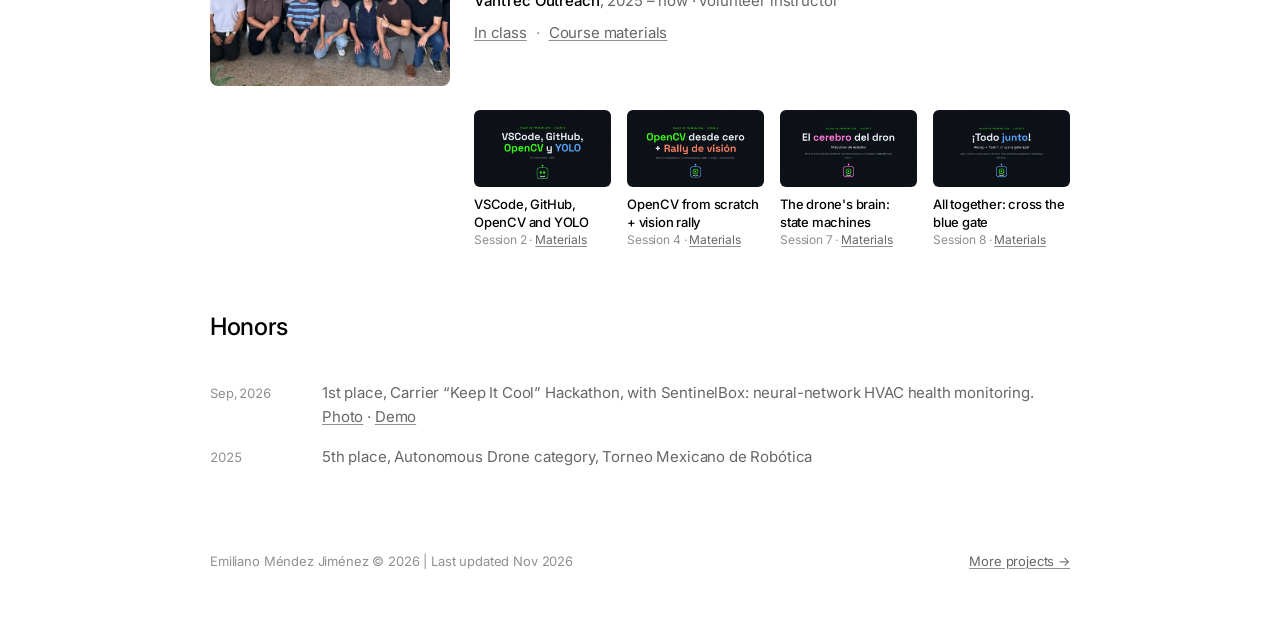
==== commit 963db317: "Split posters and talks, link humanoid team code, public CV without phone" ====
--- a/index.html
+++ b/index.html
@@ -34,8 +34,8 @@
     <div class="org"><div class="logo"><img src="media/logo_airdx.png" alt="AIRDX Technologies"></div><span class="name">AIRDX</span><span class="role">Robotics SW Intern</span><span class="time">2025 – 2026</span></div>
   </div>
 
-  <section id="talks">
-    <h2>Publications &amp; Talks</h2>
+  <section id="posters">
+    <h2>Posters</h2>
 
     <div class="entry with-poster">
       <div class="thumb"><video src="media/t_go2.mp4" poster="media/t_go2.jpg" muted loop playsinline preload="none"></video></div>
@@ -48,6 +48,21 @@
       <a class="poster" href="SII2026-poster.pdf"><img src="media/sii_poster_small.jpg" width="240" height="360" alt="SII 2026 poster" loading="lazy"><span>Poster (PDF)</span></a>
     </div>
 
+    <div class="entry with-poster">
+      <div class="thumb"><img src="media/lars_poster.jpg" width="480" height="480" alt="Our drone flying the marker course at Torneo Mexicano de Robótica" loading="lazy"></div>
+      <div>
+        <div class="title">Marker-Guided Indoor Motion Planning for Micro Aerial Vehicles with Monocular RGB Vision</div>
+        <div class="byline">D. N. Salinas Sánchez, <strong>Emiliano Méndez Jiménez</strong>, H. Castañeda</div>
+        <div class="venue"><b>LARS</b>, 2025 · poster</div>
+        <div class="links"><a href="LARS2025-poster.pdf">Poster</a></div>
+      </div>
+      <a class="poster" href="LARS2025-poster.pdf"><img src="media/lars_poster_small.jpg" width="240" height="360" alt="LARS 2025 poster" loading="lazy"><span>Poster (PDF)</span></a>
+    </div>
+  </section>
+
+  <section id="talks">
+    <h2>Talks</h2>
+
     <div class="entry">
       <div class="thumb"><video src="media/h_demoday.mp4" poster="media/h_demoday.jpg" muted loop playsinline preload="none"></video></div>
       <div>
@@ -57,17 +72,6 @@
         <div class="links"><a href="media/h_boxing.mp4">Boxing demo</a><a href="media/h_demoday.mp4">Humanoid Demo Day</a></div>
       </div>
     </div>
-
-    <div class="entry with-poster">
-      <div class="thumb"><img src="media/lars_poster.jpg" width="480" height="480" alt="Our drone flying the marker course at Torneo Mexicano de Robótica" loading="lazy"></div>
-      <div>
-        <div class="title">Marker-Guided Indoor Motion Planning for Micro Aerial Vehicles with Monocular RGB Vision</div>
-        <div class="byline">D. N. Salinas Sánchez, <strong>Emiliano Méndez Jiménez</strong>, H. Castañeda</div>
-        <div class="venue"><b>LARS</b>, 2025 · poster</div>
-        <div class="links"><a href="LARS2025-poster.pdf">Poster</a></div>
-      </div>
-      <a class="poster" href="LARS2025-poster.pdf"><img src="media/lars_poster_small.jpg" width="240" height="360" alt="LARS 2025 poster" loading="lazy"><span>Poster (PDF)</span></a>
-    </div>
   </section>
 
   <section id="work">
@@ -123,6 +127,8 @@
         <div class="links"><a href="media/h_bci.mp4">Video</a></div>
       </div>
     </div>
+
+    <p class="team-code">Humanoid team code: <a href="https://github.com/EMendezJ/humanoidHarness">humanoidHarness</a> (an LLM calls look, pick and place skills on the G1) · <a href="https://github.com/EMendezJ/G1-Playground">G1 Playground</a> (MuJoCo starter for new members)</p>
 
     <div class="entry" id="astrocor">
       <div class="thumb"><video src="media/a_onemap.mp4" poster="media/a_onemap.jpg" muted loop playsinline preload="none"></video></div>
--- a/style.css
+++ b/style.css
@@ -77,6 +77,8 @@
 .links { margin-top: 8px; }
 .links a + a::before { content: "·"; display: inline-block; margin: 0 9px; color: var(--ink-3); }
 
+.team-code { margin: -8px 0 40px 264px; font-size: 14px; }
+
 /* grid of cards: teaching, more projects */
 .grid { display: grid; grid-template-columns: repeat(4, minmax(0, 1fr)); gap: 20px; }
 .card .media { aspect-ratio: 1 / 1; border-radius: 8px; overflow: hidden; background: var(--bg-2); display: grid; place-items: center; color: var(--ink); font-weight: 600; font-size: 22px; }
@@ -116,6 +118,7 @@
   .poster img { width: 56px; }
   .poster span { margin: 0; }
   .minis { margin-left: 0; grid-template-columns: repeat(2, minmax(0, 1fr)); }
+  .team-code { margin-left: 0; }
   .dated th { width: 84px; }
 }
 @media (prefers-reduced-motion: reduce) { html { scroll-behavior: auto; } }
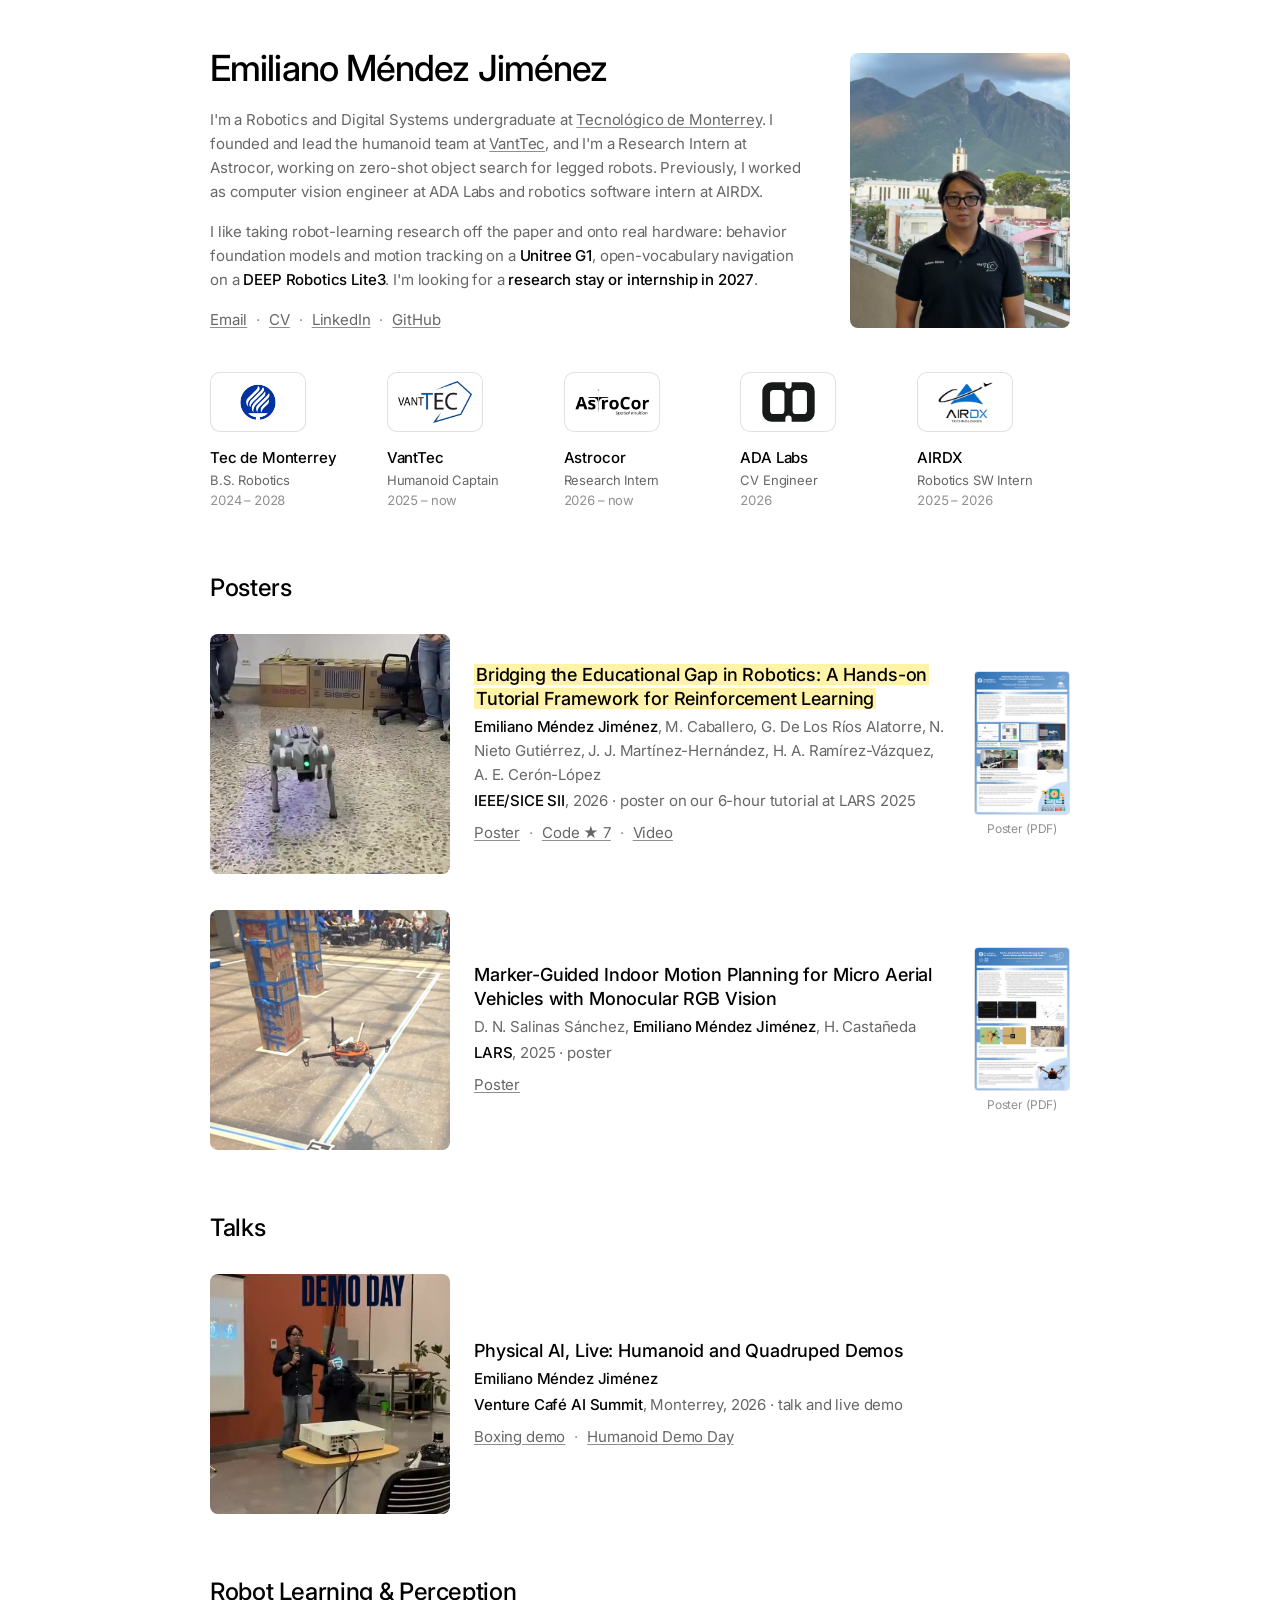
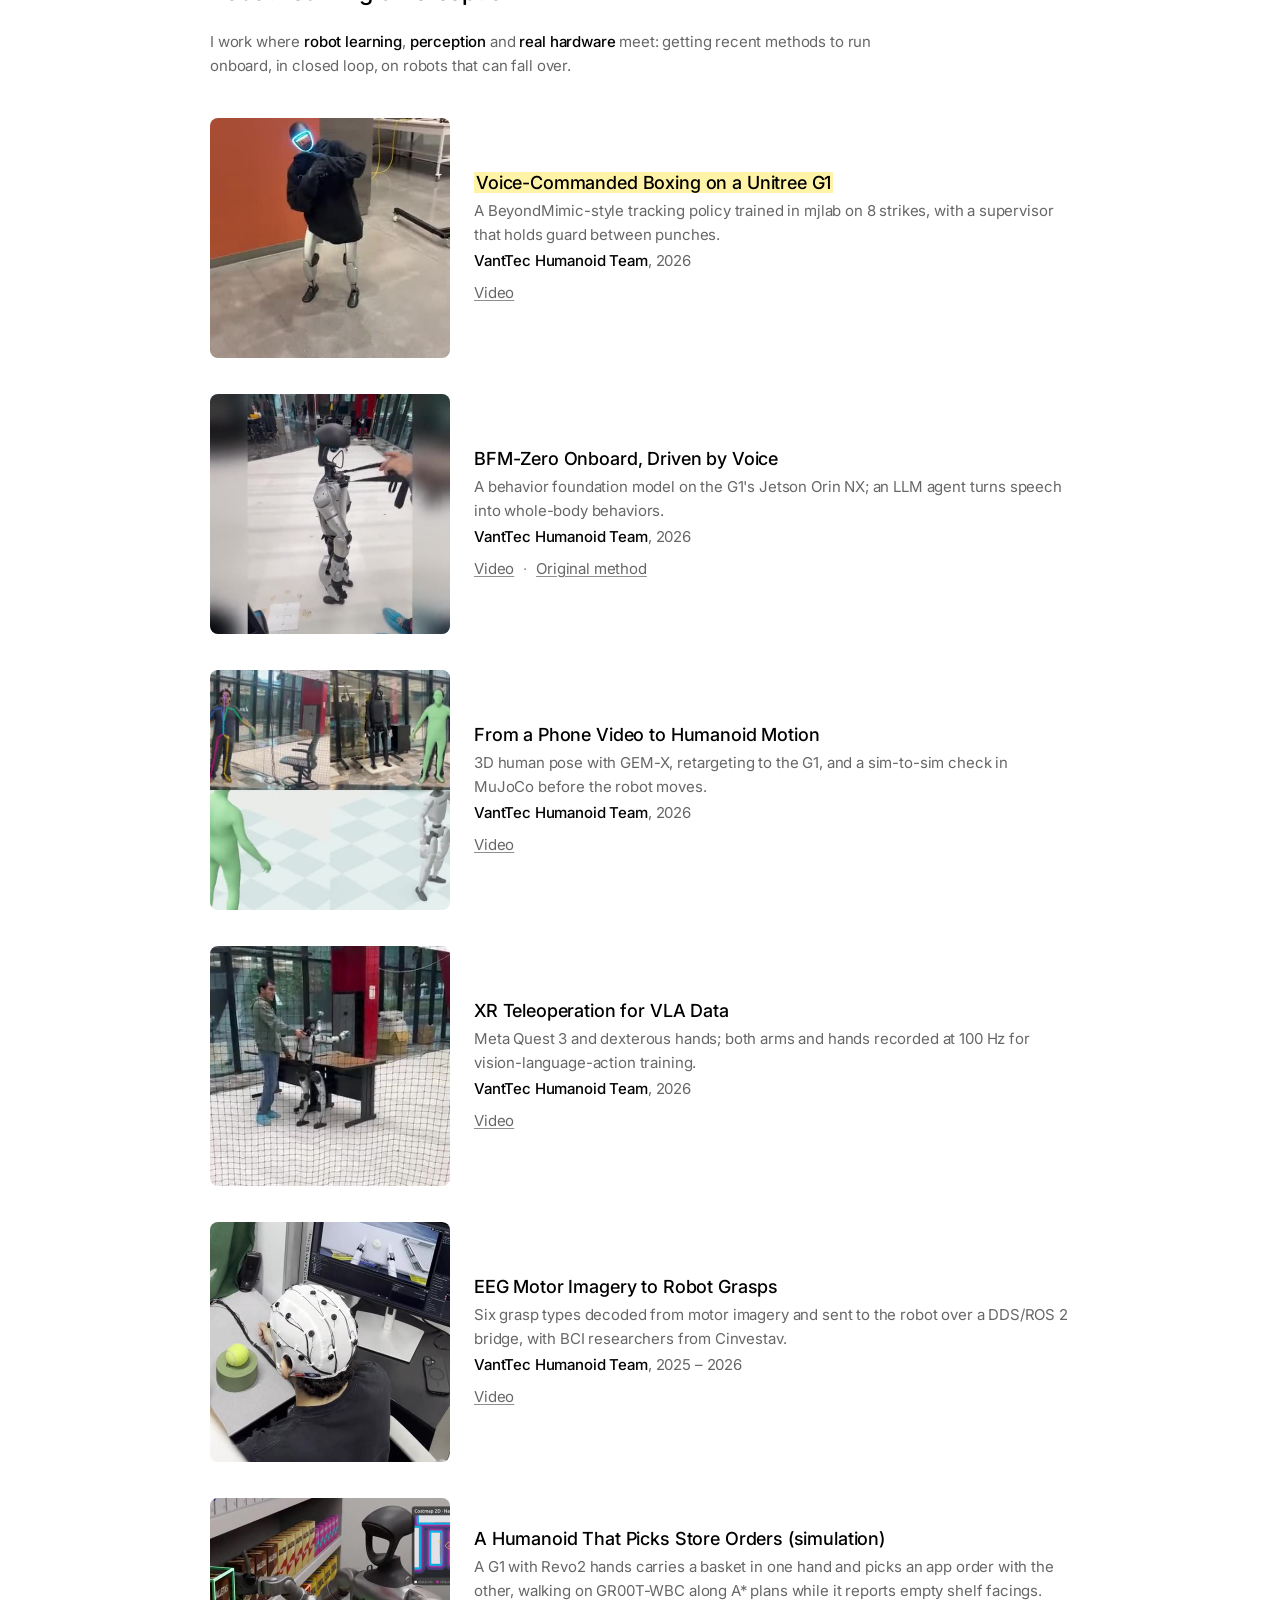
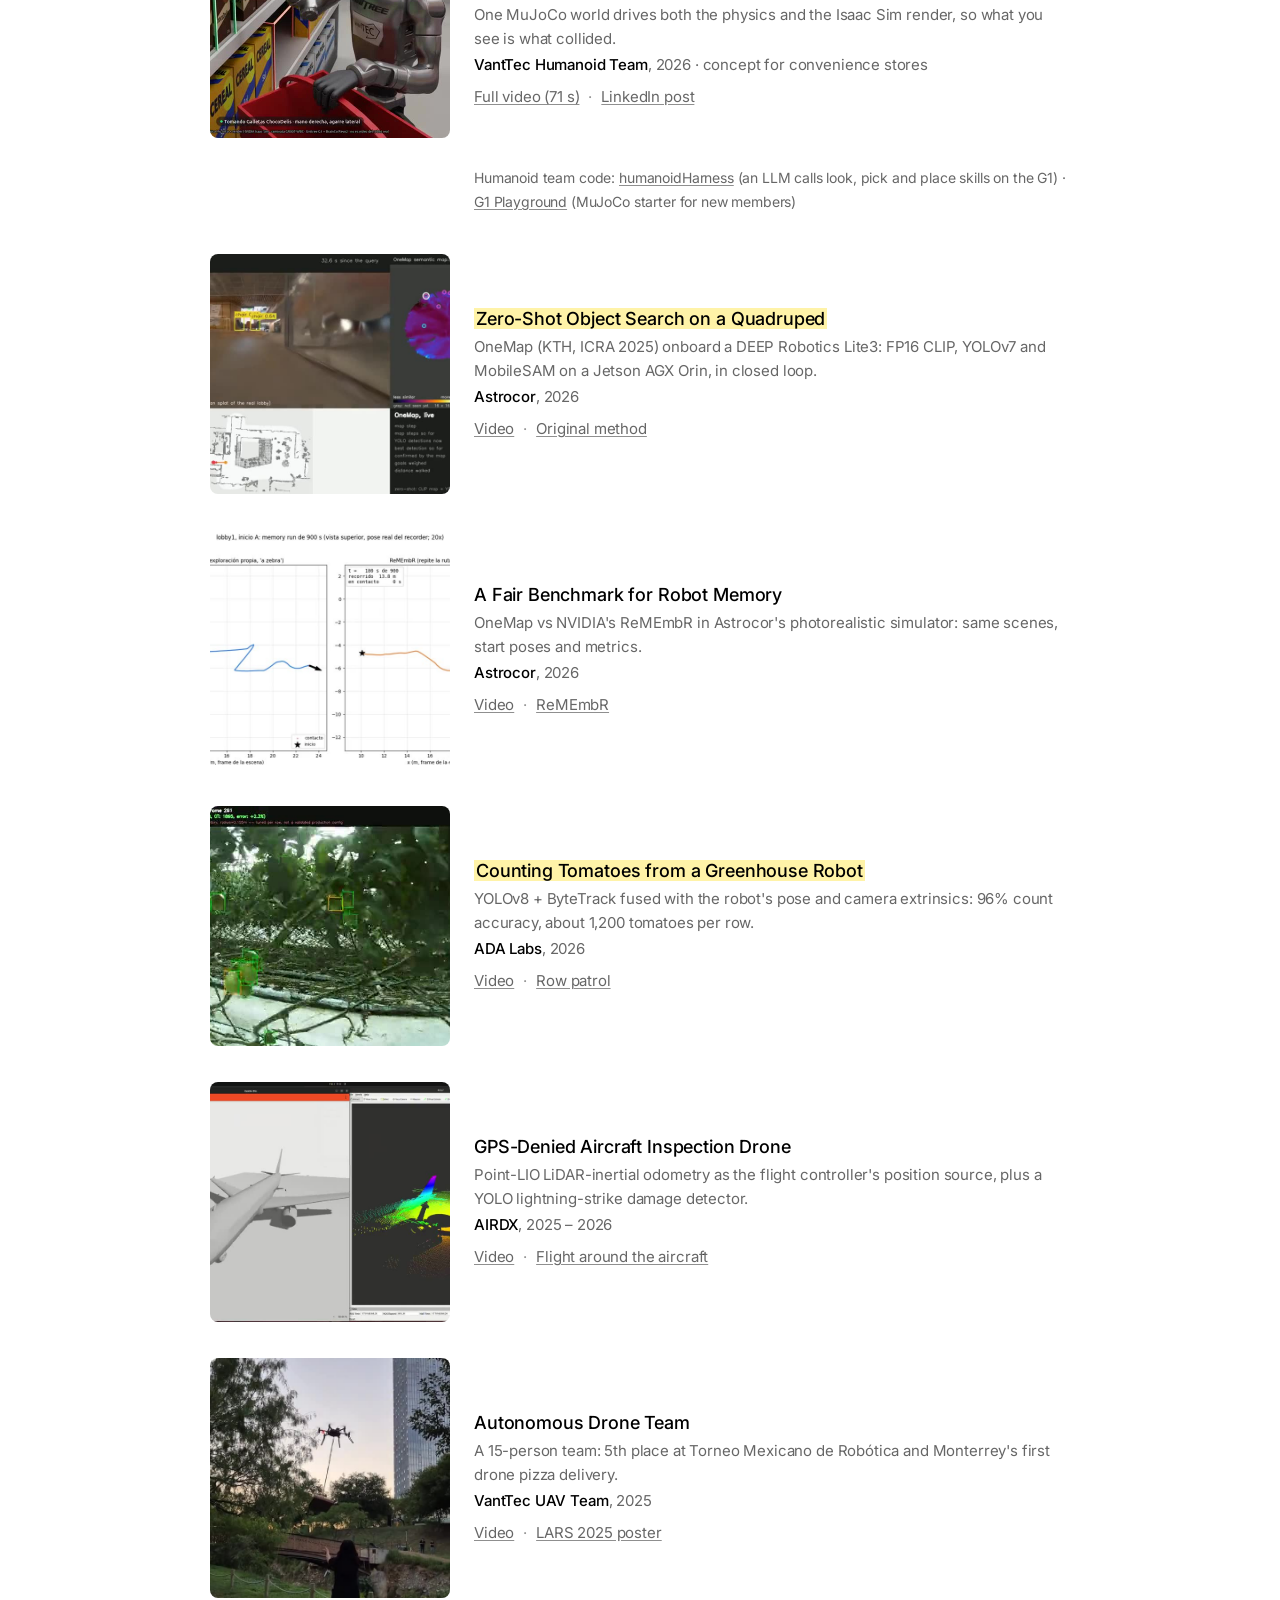
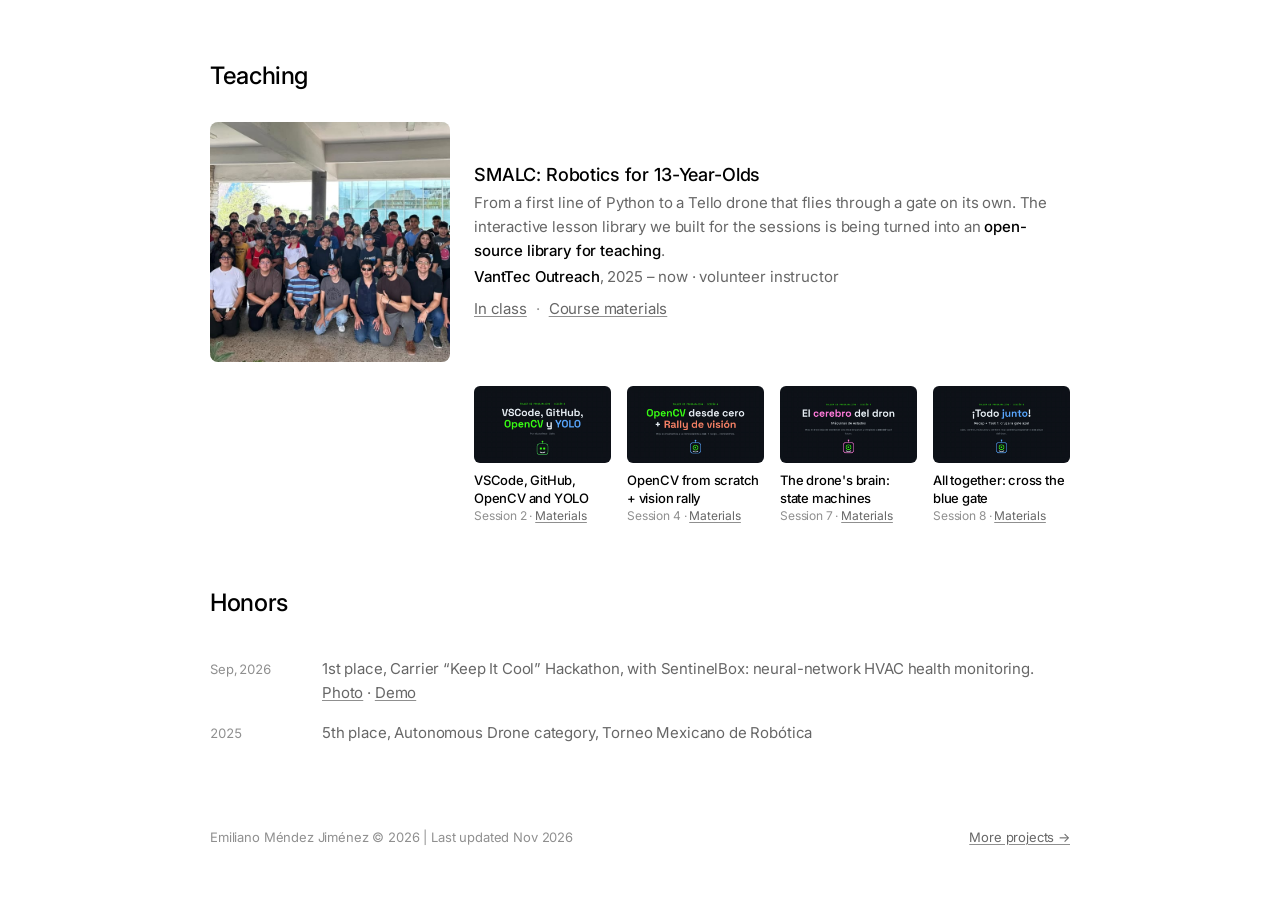
==== commit 8067a20e: "Add the G1 store order-picking demo (simulation) to the humanoid section and CV" ====
--- a/index.html
+++ b/index.html
@@ -128,6 +128,16 @@
       </div>
     </div>
 
+    <div class="entry" id="store">
+      <div class="thumb"><video src="media/h_store.mp4" poster="media/h_store.jpg" muted loop playsinline preload="none"></video></div>
+      <div>
+        <div class="title">A Humanoid That Picks Store Orders (simulation)</div>
+        <div class="byline">A G1 with Revo2 hands carries a basket in one hand and picks an app order with the other, walking on GR00T-WBC along A* plans while it reports empty shelf facings. One MuJoCo world drives both the physics and the Isaac Sim render, so what you see is what collided.</div>
+        <div class="venue"><b>VantTec Humanoid Team</b>, 2026 · concept for convenience stores</div>
+        <div class="links"><a href="media/h_store_full.mp4">Full video (71 s)</a><a href="https://www.linkedin.com/posts/emilianomendezjimenez_robotics-humanoids-retailtech-ugcPost-7530794545505054720-JW3R/">LinkedIn post</a></div>
+      </div>
+    </div>
+
     <p class="team-code">Humanoid team code: <a href="https://github.com/EMendezJ/humanoidHarness">humanoidHarness</a> (an LLM calls look, pick and place skills on the G1) · <a href="https://github.com/EMendezJ/G1-Playground">G1 Playground</a> (MuJoCo starter for new members)</p>
 
     <div class="entry" id="astrocor">
